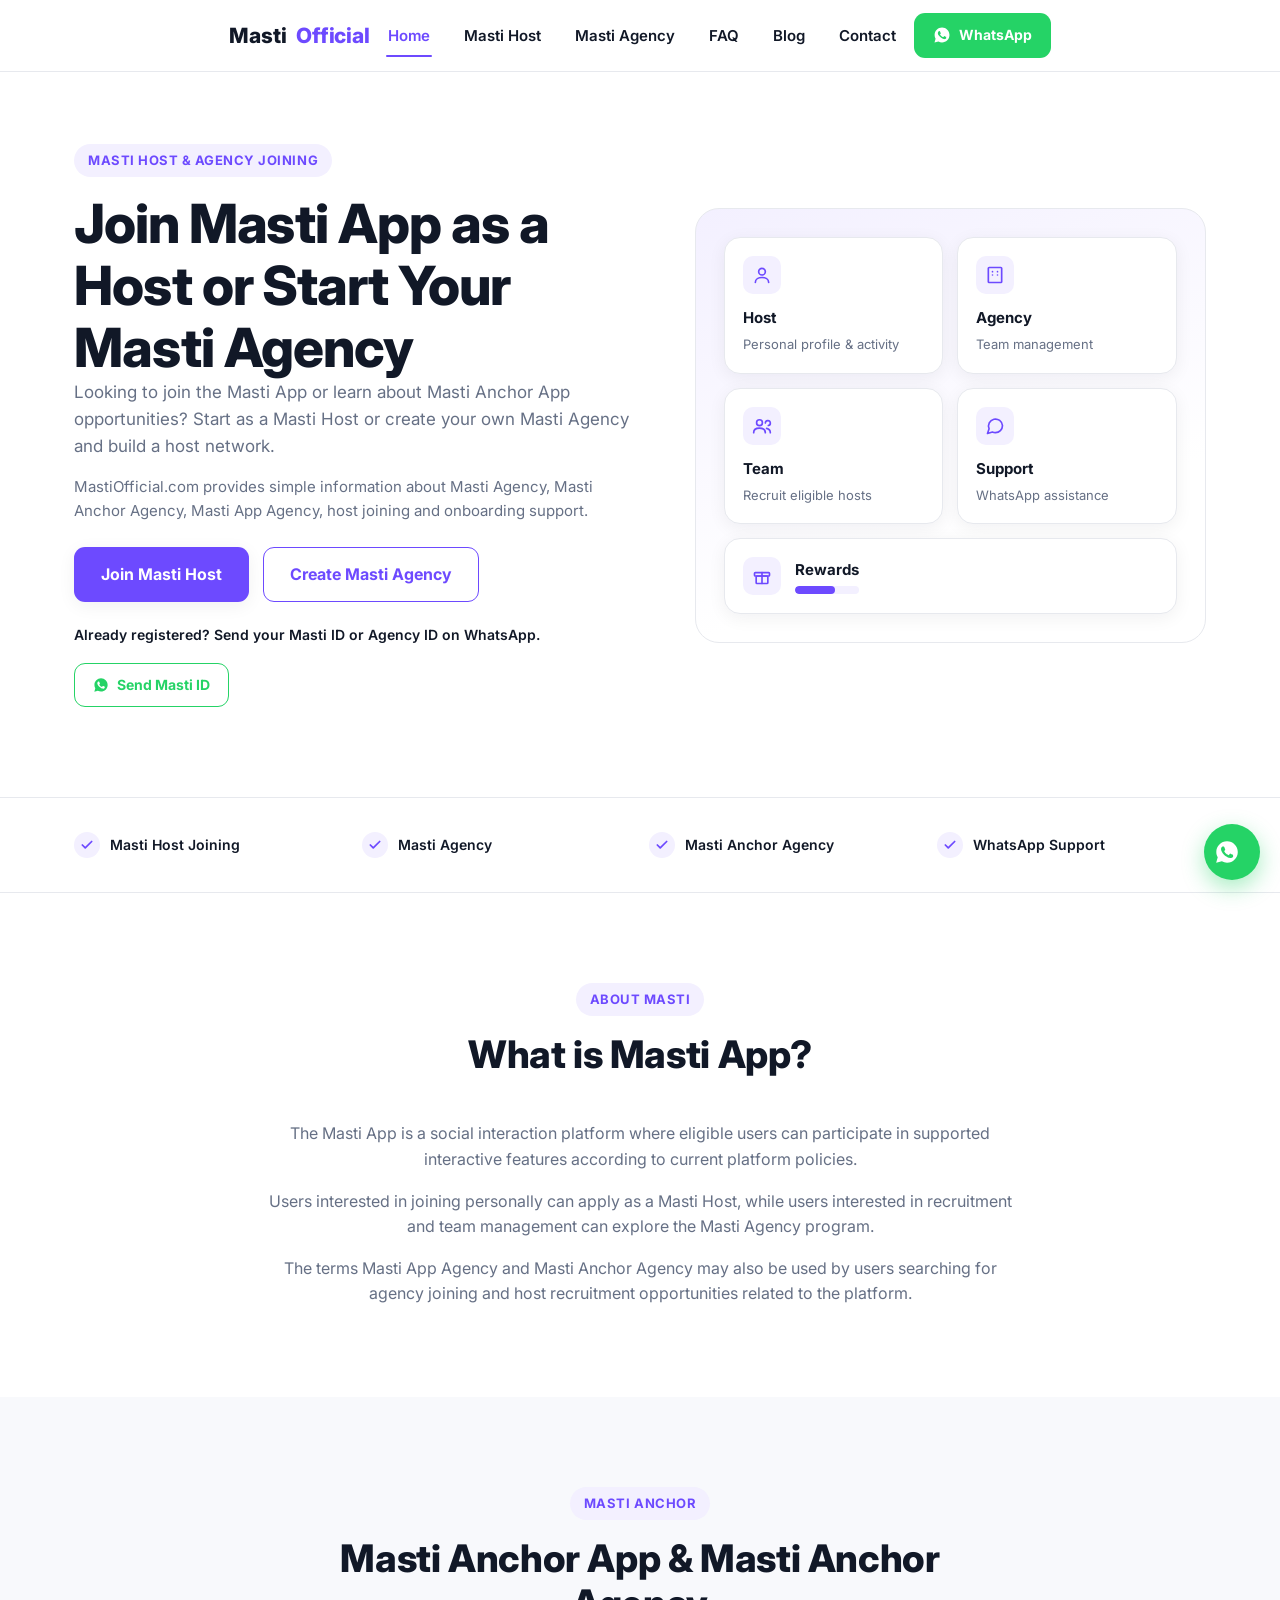
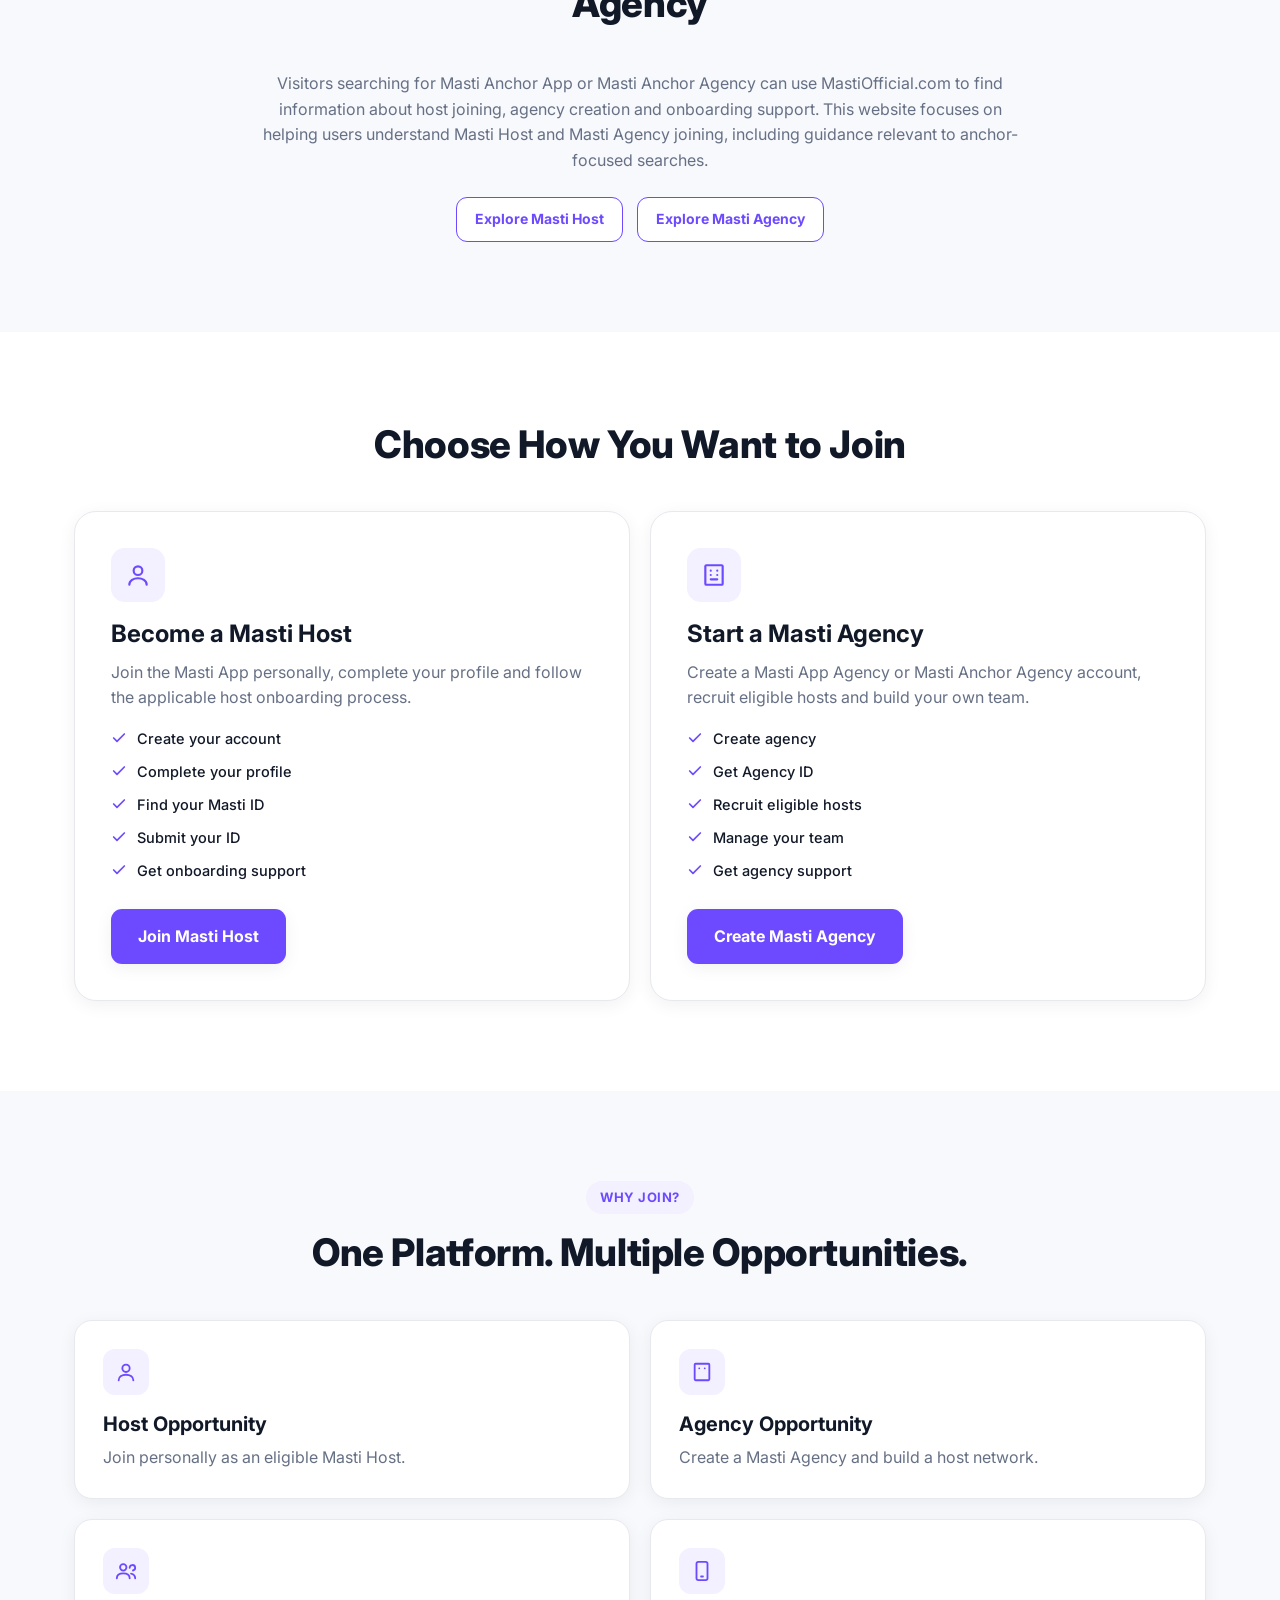
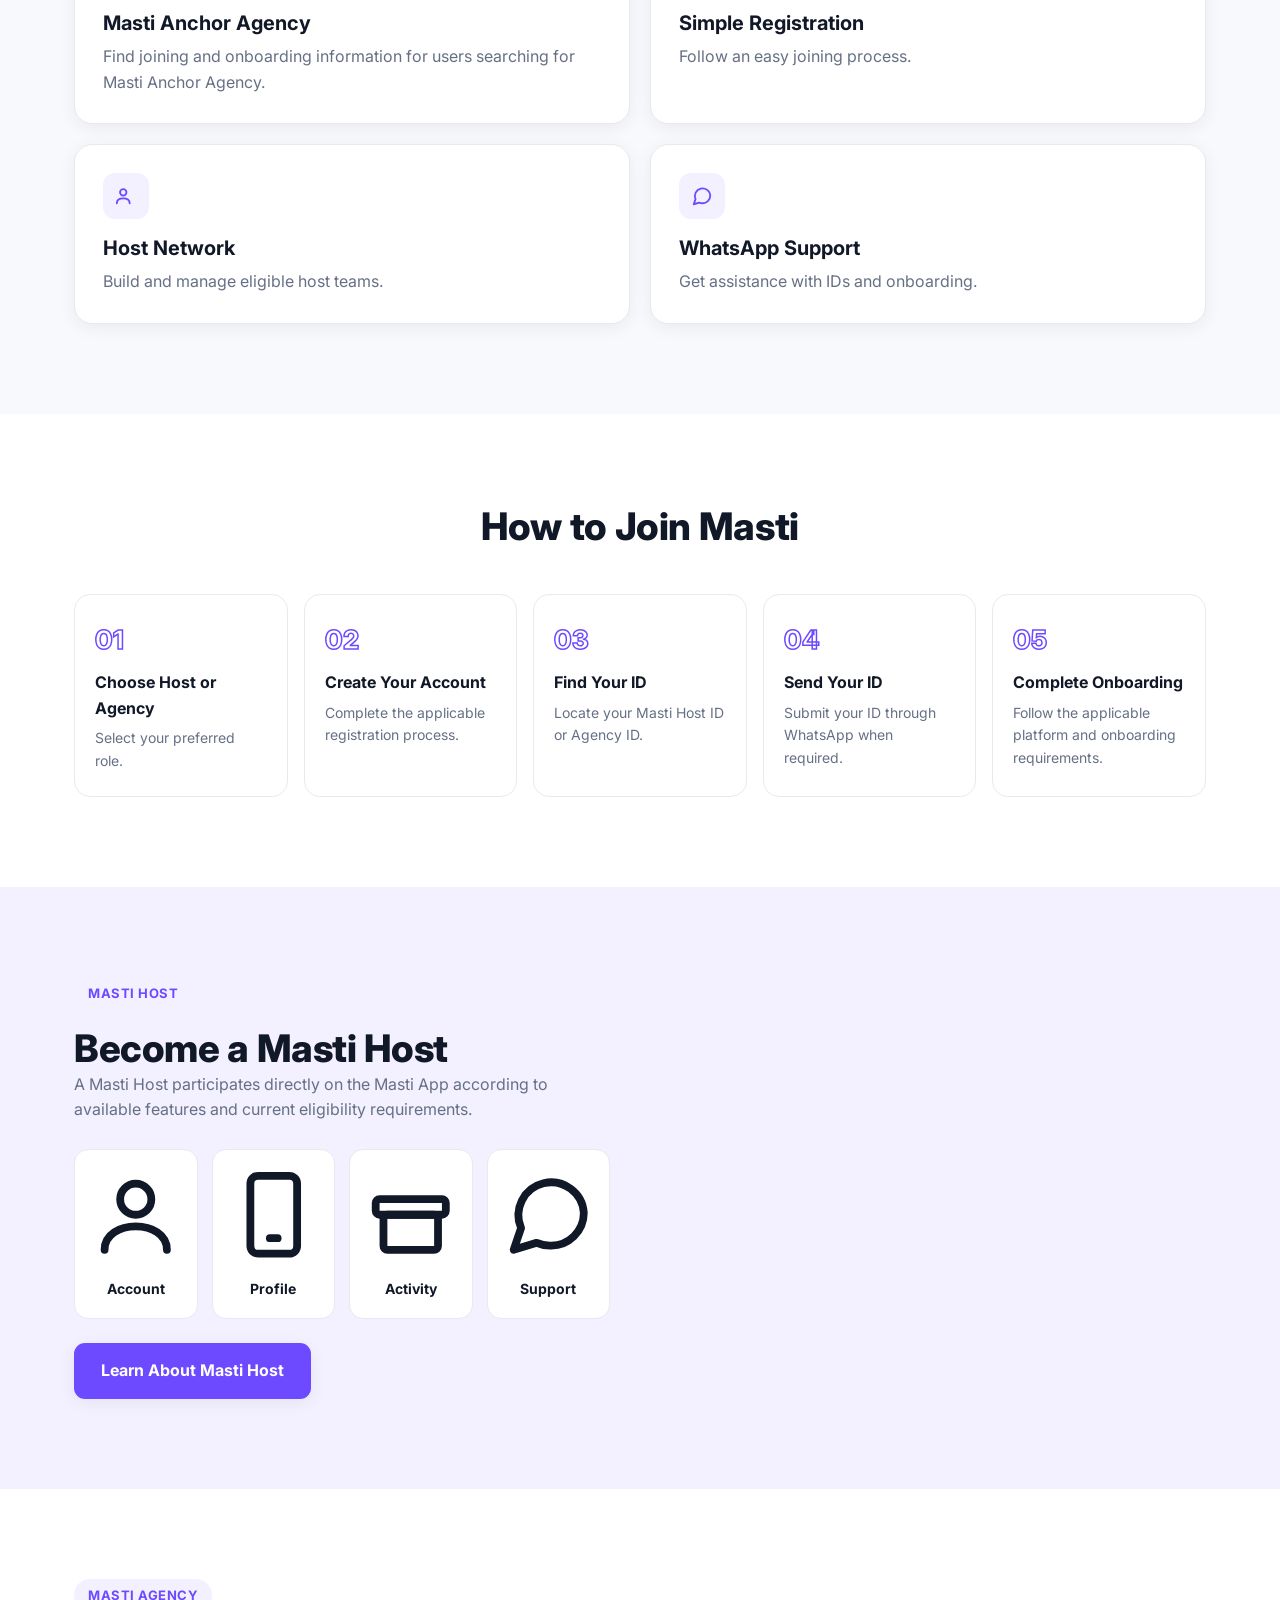
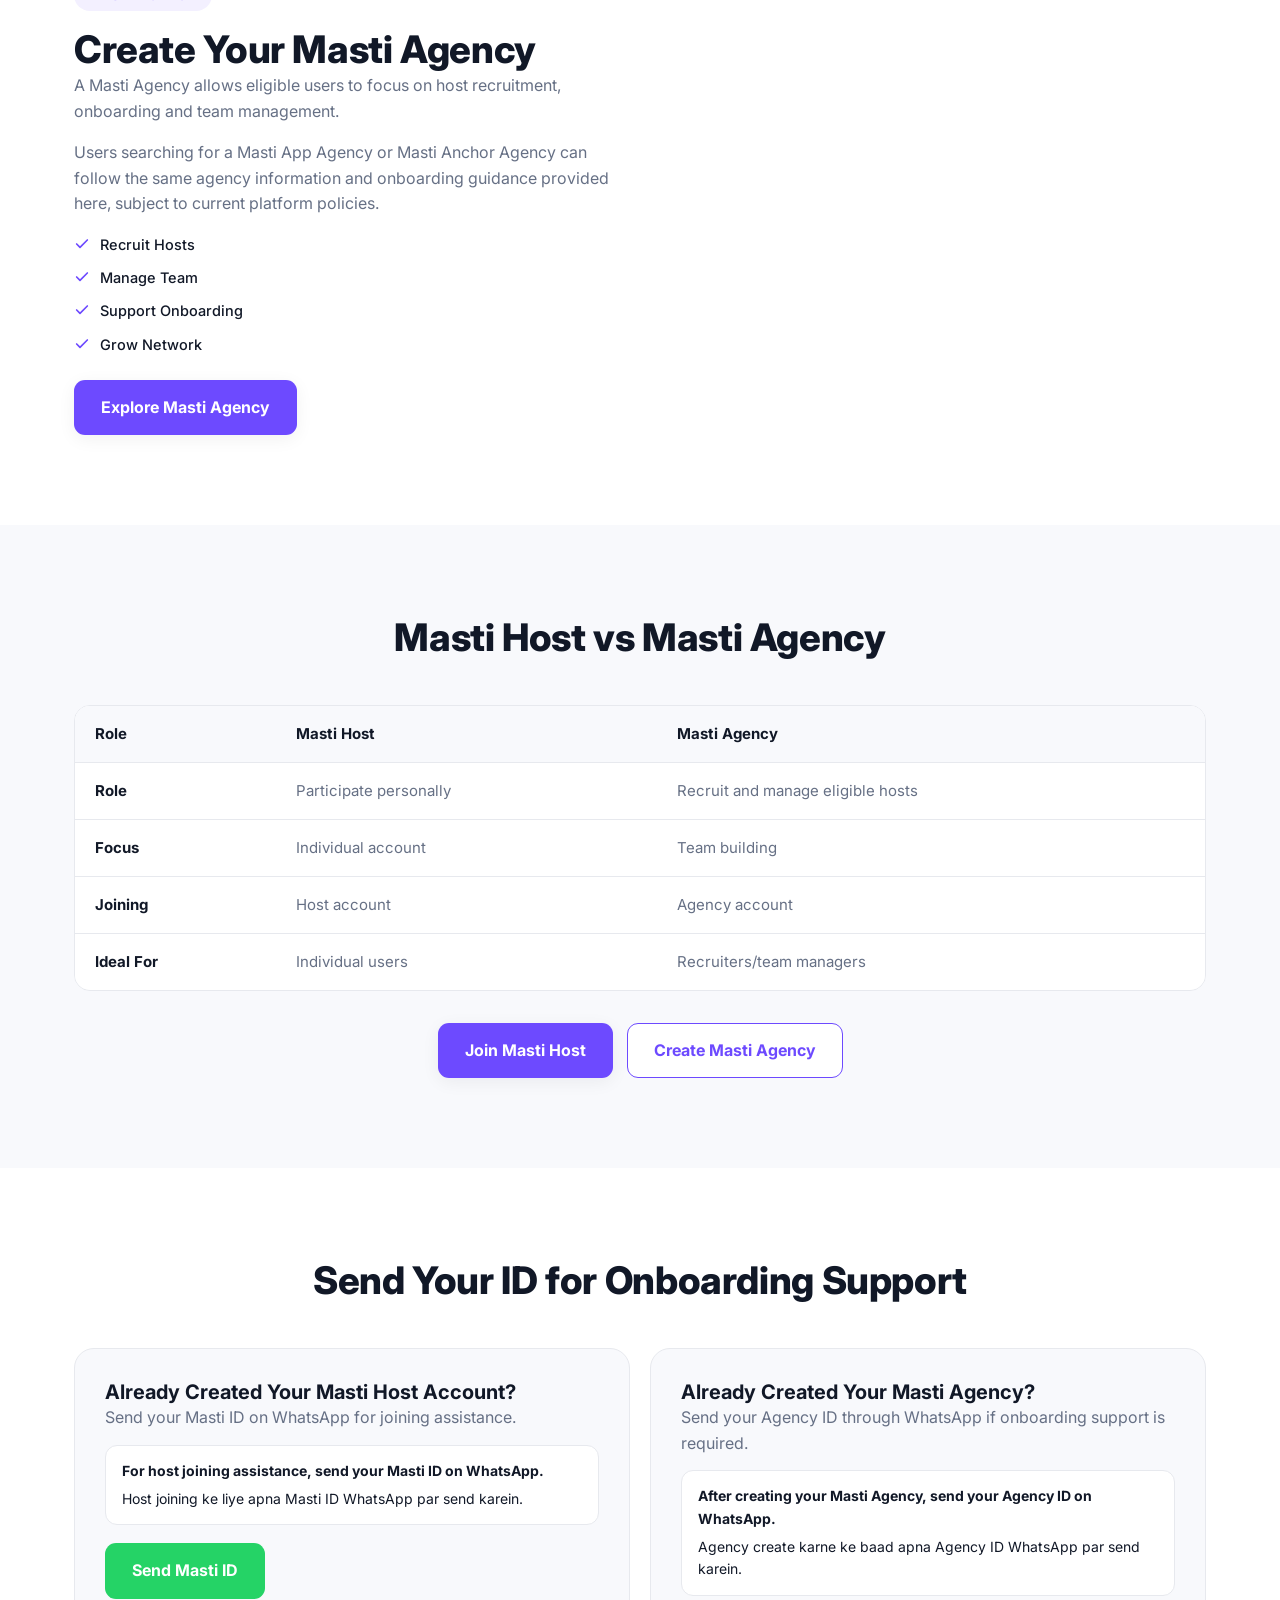
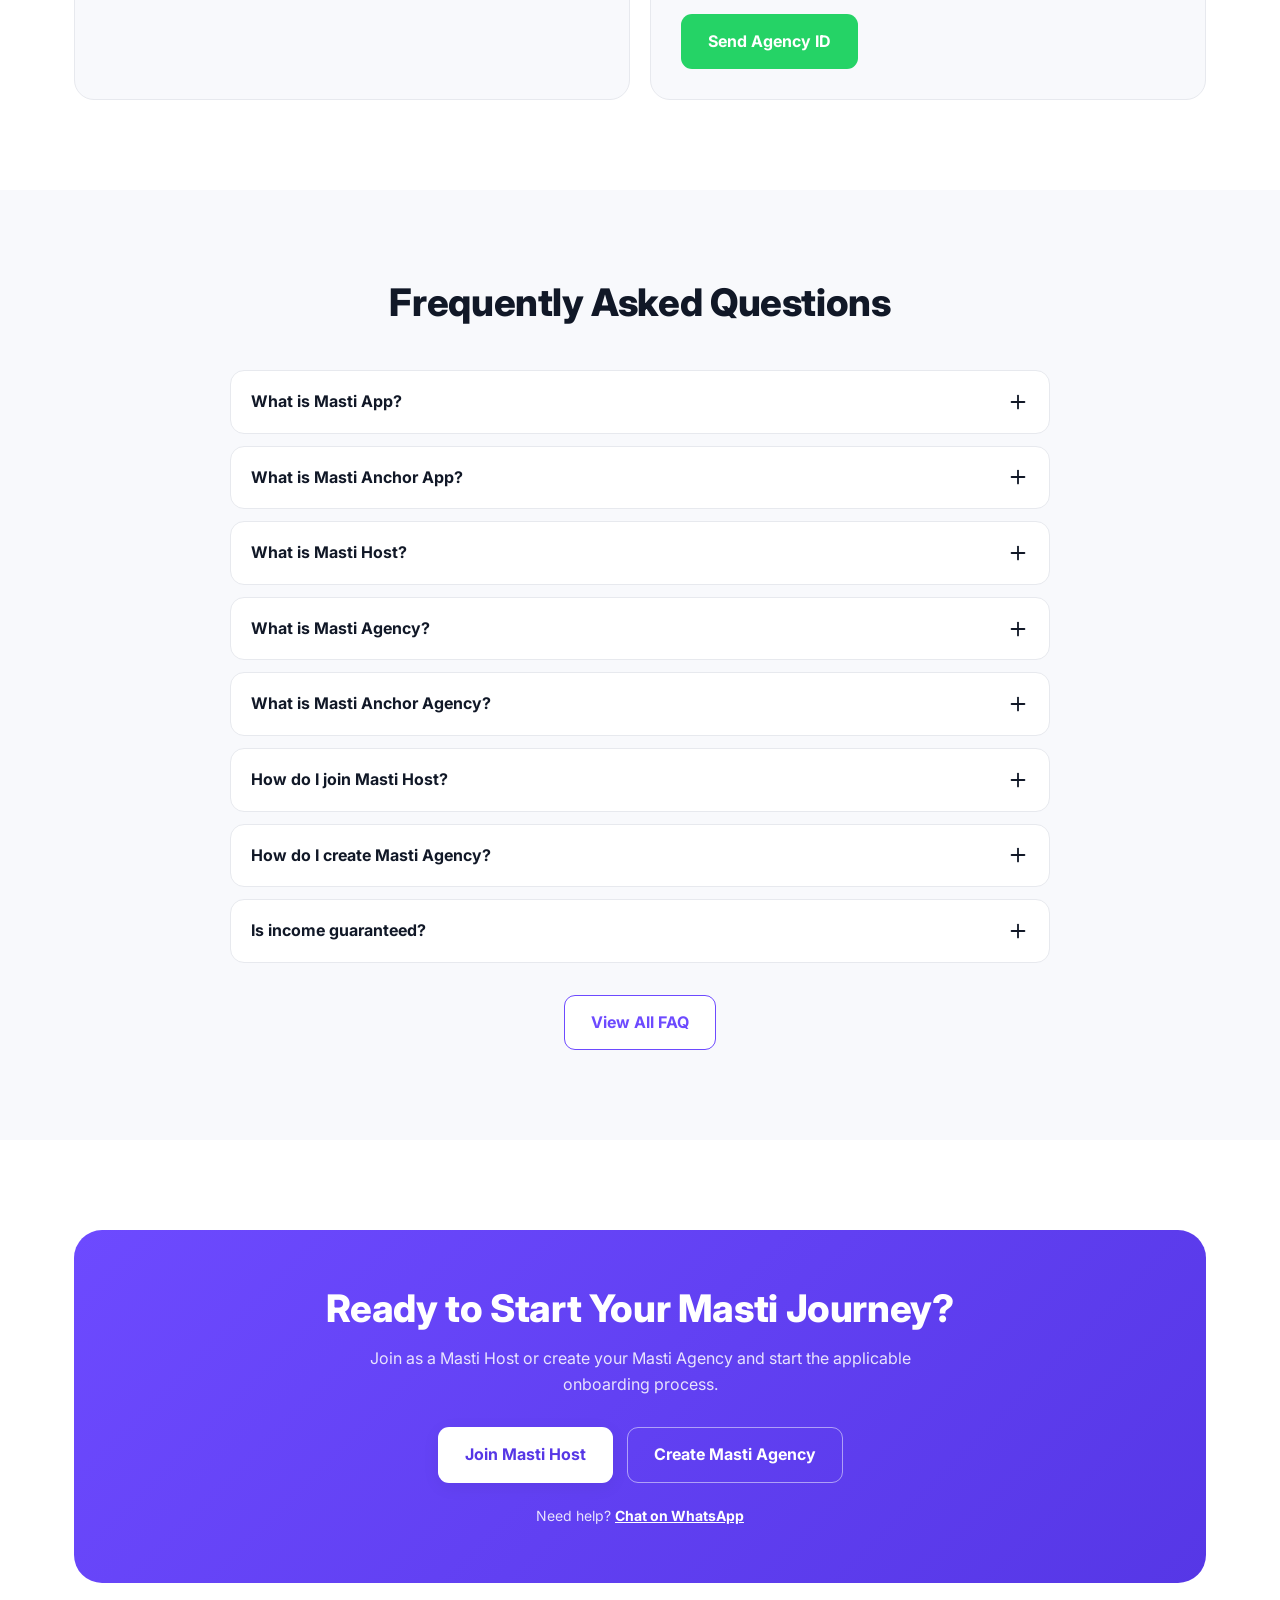
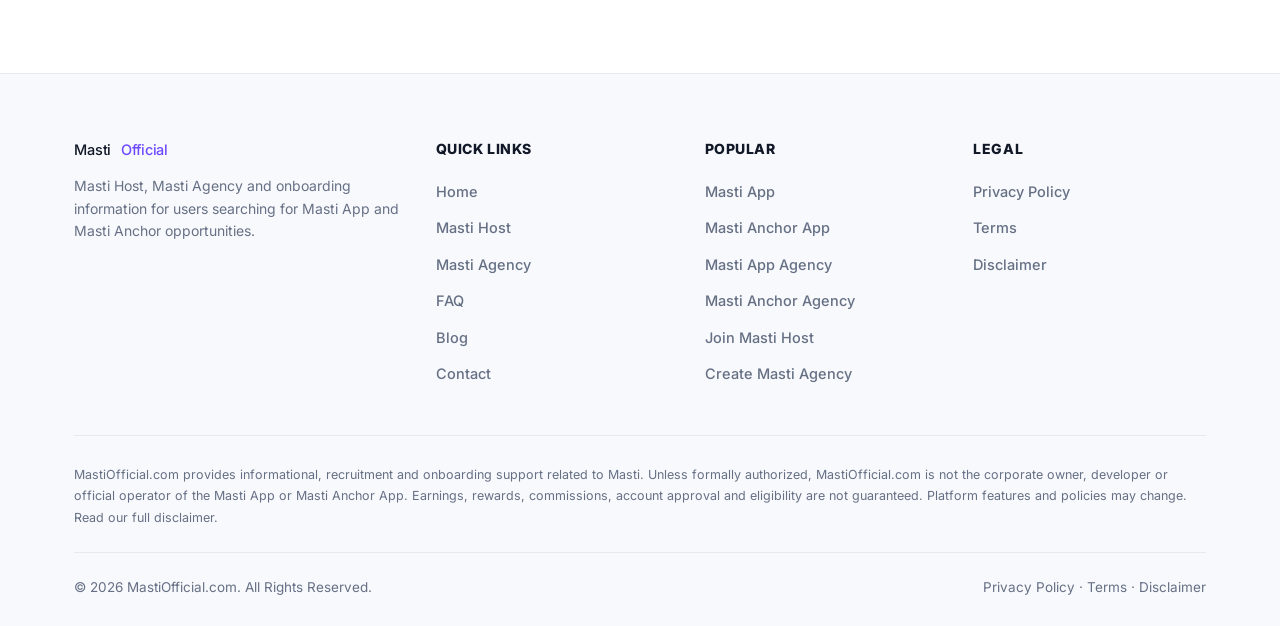
==== index.html @ 708a8b1a "Initial commit: MastiOfficial static site Complete HTML5/CSS3/vanilla JS website for MastiOfficial.c" ====
<!DOCTYPE html>
<html lang="en">
<head>
<meta charset="UTF-8">
<meta name="viewport" content="width=device-width, initial-scale=1.0">
<title>Masti Agency & Masti Anchor Agency | Join Masti App</title>
<meta name="description" content="Join Masti Agency or Masti Anchor Agency and become a Masti Host. Learn about Masti App, Masti Anchor App, host joining, agency registration and WhatsApp support.">
<link rel="canonical" href="https://mastiofficial.com/">
<meta name="robots" content="index, follow">

<meta property="og:title" content="Masti Agency & Masti Anchor Agency | Join Masti App">
<meta property="og:description" content="Join Masti Agency or Masti Anchor Agency and become a Masti Host. Learn about Masti App, Masti Anchor App, host joining, agency registration and WhatsApp support.">
<meta property="og:url" content="https://mastiofficial.com/">
<meta property="og:type" content="website">
<meta property="og:site_name" content="MastiOfficial">

<meta name="twitter:card" content="summary_large_image">
<meta name="twitter:title" content="Masti Agency & Masti Anchor Agency | Join Masti App">
<meta name="twitter:description" content="Join Masti Agency or Masti Anchor Agency and become a Masti Host. Learn about Masti App, Masti Anchor App, host joining and WhatsApp support.">

<link rel="preconnect" href="https://fonts.googleapis.com">
<link rel="preconnect" href="https://fonts.gstatic.com" crossorigin>
<link href="https://fonts.googleapis.com/css2?family=Inter:wght@400;500;600;700;800&display=swap" rel="stylesheet">
<link rel="stylesheet" href="/assets/css/style.css">

<script type="application/ld+json">
{
  "@context": "https://schema.org",
  "@type": "WebSite",
  "name": "MastiOfficial",
  "url": "https://mastiofficial.com/",
  "description": "Masti Host and Masti Agency joining information, Masti Anchor Agency onboarding guidance and WhatsApp support.",
  "potentialAction": {
    "@type": "SearchAction",
    "target": "https://mastiofficial.com/?s={search_term_string}",
    "query-input": "required name=search_term_string"
  }
}
</script>
</head>
<body>
<a href="#main" class="skip-link">Skip to content</a>

<!-- =====================
     Header
     ===================== -->
<header class="site-header">
  <div class="container header-inner">
    <a href="/" class="logo" aria-label="MastiOfficial Home">
      <span class="logo-dark">Masti</span><span class="logo-accent">Official</span>
    </a>
    <nav class="main-nav" aria-label="Primary">
      <ul>
        <li><a href="/">Home</a></li>
        <li><a href="/masti-host/">Masti Host</a></li>
        <li><a href="/masti-agency/">Masti Agency</a></li>
        <li><a href="/faq/">FAQ</a></li>
        <li><a href="/blog/">Blog</a></li>
        <li><a href="/contact/">Contact</a></li>
      </ul>
    </nav>
    <div class="header-right">
      <a href="#" data-action="whatsapp" class="btn btn-whatsapp">
        <svg viewBox="0 0 24 24" fill="currentColor" width="18" height="18" aria-hidden="true"><path d="M12.04 2C6.58 2 2.13 6.45 2.13 11.91c0 1.75.46 3.45 1.32 4.95L2 22l5.25-1.38a9.9 9.9 0 0 0 4.79 1.22h.01c5.46 0 9.91-4.45 9.91-9.91C21.96 6.45 17.5 2 12.04 2zm5.8 14.11c-.24.68-1.4 1.3-1.93 1.38-.5.08-1.12.11-1.8-.11-.41-.13-.94-.3-1.62-.6-2.85-1.23-4.71-4.1-4.85-4.29-.14-.19-1.16-1.54-1.16-2.94 0-1.4.73-2.08 1-2.37.26-.28.57-.35.76-.35s.38 0 .55.01c.18.01.41-.07.64.49.24.58.81 2 .88 2.15.07.15.12.32.02.51-.09.19-.14.31-.28.48-.14.17-.29.37-.42.5-.14.14-.28.29-.12.57.16.28.71 1.17 1.53 1.9 1.05.94 1.94 1.23 2.22 1.37.28.14.44.12.6-.07.16-.19.68-.79.86-1.06.18-.28.36-.23.6-.14.24.09 1.53.72 1.79.85.26.13.43.19.5.3.07.11.07.62-.17 1.3z"/></svg>
        WhatsApp
      </a>
      <button class="hamburger" aria-label="Open menu" aria-expanded="false" aria-controls="mobileMenu">
        <svg class="icon-menu" viewBox="0 0 24 24" fill="none" stroke="currentColor" stroke-width="2" stroke-linecap="round" aria-hidden="true"><line x1="3" y1="6" x2="21" y2="6"/><line x1="3" y1="12" x2="21" y2="12"/><line x1="3" y1="18" x2="21" y2="18"/></svg>
        <svg class="icon-close" viewBox="0 0 24 24" fill="none" stroke="currentColor" stroke-width="2" stroke-linecap="round" aria-hidden="true"><line x1="6" y1="6" x2="18" y2="18"/><line x1="18" y1="6" x2="6" y2="18"/></svg>
      </button>
    </div>
  </div>
</header>

<div class="mobile-menu" id="mobileMenu">
  <nav aria-label="Mobile">
    <ul>
      <li><a href="/">Home</a></li>
      <li><a href="/masti-host/">Masti Host</a></li>
      <li><a href="/masti-agency/">Masti Agency</a></li>
      <li><a href="/faq/">FAQ</a></li>
      <li><a href="/blog/">Blog</a></li>
      <li><a href="/contact/">Contact</a></li>
    </ul>
    <a href="#" data-action="whatsapp" class="btn btn-whatsapp btn-block">WhatsApp Support</a>
  </nav>
</div>

<main id="main">

<!-- =====================
     Hero
     ===================== -->
<section class="hero">
  <div class="container hero-grid">
    <div class="hero-copy">
      <span class="eyebrow">Masti Host & Agency Joining</span>
      <h1>Join Masti App as a Host or Start Your Masti Agency</h1>
      <p>Looking to join the Masti App or learn about Masti Anchor App opportunities? Start as a Masti Host or create your own Masti Agency and build a host network.</p>
      <p class="lead-secondary">MastiOfficial.com provides simple information about Masti Agency, Masti Anchor Agency, Masti App Agency, host joining and onboarding support.</p>
      <div class="btn-row mt-24">
        <a href="/masti-host/" class="btn btn-primary">Join Masti Host</a>
        <a href="/masti-agency/" class="btn btn-outline">Create Masti Agency</a>
      </div>
      <div class="hero-note">
        <span>Already registered? Send your Masti ID or Agency ID on WhatsApp.</span>
      </div>
      <div class="mt-16">
        <a href="#" data-action="whatsapp" class="btn btn-whatsapp-outline btn-sm">
          <svg viewBox="0 0 24 24" fill="currentColor" width="16" height="16" aria-hidden="true"><path d="M12.04 2C6.58 2 2.13 6.45 2.13 11.91c0 1.75.46 3.45 1.32 4.95L2 22l5.25-1.38a9.9 9.9 0 0 0 4.79 1.22h.01c5.46 0 9.91-4.45 9.91-9.91C21.96 6.45 17.5 2 12.04 2zm5.8 14.11c-.24.68-1.4 1.3-1.93 1.38-.5.08-1.12.11-1.8-.11-.41-.13-.94-.3-1.62-.6-2.85-1.23-4.71-4.1-4.85-4.29-.14-.19-1.16-1.54-1.16-2.94 0-1.4.73-2.08 1-2.37.26-.28.57-.35.76-.35s.38 0 .55.01c.18.01.41-.07.64.49.24.58.81 2 .88 2.15.07.15.12.32.02.51-.09.19-.14.31-.28.48-.14.17-.29.37-.42.5-.14.14-.28.29-.12.57.16.28.71 1.17 1.53 1.9 1.05.94 1.94 1.23 2.22 1.37.28.14.44.12.6-.07.16-.19.68-.79.86-1.06.18-.28.36-.23.6-.14.24.09 1.53.72 1.79.85.26.13.43.19.5.3.07.11.07.62-.17 1.3z"/></svg>
          Send Masti ID
        </a>
      </div>
    </div>
    <div class="hero-visual" role="img" aria-label="MastiOfficial host and agency dashboard preview">
      <div class="hero-visual-grid">
        <div class="mock-card">
          <div class="mock-icon"><svg viewBox="0 0 24 24" fill="none" stroke="currentColor" stroke-width="2" stroke-linecap="round" stroke-linejoin="round" aria-hidden="true"><circle cx="12" cy="8" r="4"/><path d="M4 21c0-4 4-6 8-6s8 2 8 6"/></svg></div>
          <h4>Host</h4>
          <p>Personal profile & activity</p>
        </div>
        <div class="mock-card">
          <div class="mock-icon"><svg viewBox="0 0 24 24" fill="none" stroke="currentColor" stroke-width="2" stroke-linecap="round" stroke-linejoin="round" aria-hidden="true"><rect x="4" y="3" width="16" height="18" rx="1"/><line x1="9" y1="8" x2="9" y2="8"/><line x1="15" y1="8" x2="15" y2="8"/><line x1="9" y1="12" x2="9" y2="12"/><line x1="15" y1="12" x2="15" y2="12"/></svg></div>
          <h4>Agency</h4>
          <p>Team management</p>
        </div>
        <div class="mock-card">
          <div class="mock-icon"><svg viewBox="0 0 24 24" fill="none" stroke="currentColor" stroke-width="2" stroke-linecap="round" stroke-linejoin="round" aria-hidden="true"><circle cx="9" cy="8" r="3.5"/><path d="M2 20c0-3.5 3-5.5 7-5.5s7 2 7 5.5"/><path d="M16 8.5a3 3 0 1 1 3.6 2.94"/><path d="M22 20c0-2.8-1.9-4.6-4.5-5.2"/></svg></div>
          <h4>Team</h4>
          <p>Recruit eligible hosts</p>
        </div>
        <div class="mock-card">
          <div class="mock-icon"><svg viewBox="0 0 24 24" fill="none" stroke="currentColor" stroke-width="2" stroke-linecap="round" stroke-linejoin="round" aria-hidden="true"><path d="M21 11.5a8.4 8.4 0 0 1-8.6 8.4 8.6 8.6 0 0 1-3.5-.7L3 21l1.9-5.6A8.4 8.4 0 1 1 21 11.5z"/></svg></div>
          <h4>Support</h4>
          <p>WhatsApp assistance</p>
        </div>
        <div class="mock-card mock-wide">
          <div class="mock-icon"><svg viewBox="0 0 24 24" fill="none" stroke="currentColor" stroke-width="2" stroke-linecap="round" stroke-linejoin="round" aria-hidden="true"><rect x="3" y="8" width="18" height="4" rx="1"/><rect x="5" y="12" width="14" height="9" rx="1"/><line x1="12" y1="8" x2="12" y2="21"/></svg></div>
          <div>
            <h4>Rewards</h4>
            <div class="mock-bar"><span></span></div>
          </div>
        </div>
      </div>
    </div>
  </div>
</section>

<!-- =====================
     Trust row
     ===================== -->
<section class="trust-row">
  <div class="container trust-grid">
    <div class="trust-item">
      <span class="check"><svg viewBox="0 0 24 24" fill="none" stroke="currentColor" stroke-width="3" stroke-linecap="round" stroke-linejoin="round" aria-hidden="true"><polyline points="20 6 9 17 4 12"/></svg></span>
      Masti Host Joining
    </div>
    <div class="trust-item">
      <span class="check"><svg viewBox="0 0 24 24" fill="none" stroke="currentColor" stroke-width="3" stroke-linecap="round" stroke-linejoin="round" aria-hidden="true"><polyline points="20 6 9 17 4 12"/></svg></span>
      Masti Agency
    </div>
    <div class="trust-item">
      <span class="check"><svg viewBox="0 0 24 24" fill="none" stroke="currentColor" stroke-width="3" stroke-linecap="round" stroke-linejoin="round" aria-hidden="true"><polyline points="20 6 9 17 4 12"/></svg></span>
      Masti Anchor Agency
    </div>
    <div class="trust-item">
      <span class="check"><svg viewBox="0 0 24 24" fill="none" stroke="currentColor" stroke-width="3" stroke-linecap="round" stroke-linejoin="round" aria-hidden="true"><polyline points="20 6 9 17 4 12"/></svg></span>
      WhatsApp Support
    </div>
  </div>
</section>

<!-- =====================
     About Masti App
     ===================== -->
<section id="about-masti" class="fade-in-up">
  <div class="container">
    <div class="section-head center">
      <span class="eyebrow">About Masti</span>
      <h2>What is Masti App?</h2>
    </div>
    <div style="max-width:760px;margin:0 auto;text-align:center;">
      <p>The Masti App is a social interaction platform where eligible users can participate in supported interactive features according to current platform policies.</p>
      <p class="mt-16">Users interested in joining personally can apply as a <a href="/masti-host/">Masti Host</a>, while users interested in recruitment and team management can explore the <a href="/masti-agency/">Masti Agency</a> program.</p>
      <p class="mt-16">The terms Masti App Agency and Masti Anchor Agency may also be used by users searching for agency joining and host recruitment opportunities related to the platform.</p>
    </div>
  </div>
</section>

<!-- =====================
     Masti Anchor App SEO Section
     ===================== -->
<section id="masti-anchor" class="section-soft fade-in-up">
  <div class="container">
    <div class="section-head center">
      <span class="eyebrow">Masti Anchor</span>
      <h2>Masti Anchor App & Masti Anchor Agency</h2>
    </div>
    <div style="max-width:760px;margin:0 auto;text-align:center;">
      <p>Visitors searching for Masti Anchor App or Masti Anchor Agency can use MastiOfficial.com to find information about host joining, agency creation and onboarding support. This website focuses on helping users understand Masti Host and Masti Agency joining, including guidance relevant to anchor-focused searches.</p>
      <div class="btn-row" style="justify-content:center;margin-top:24px;">
        <a href="/masti-host/" class="btn btn-outline btn-sm">Explore Masti Host</a>
        <a href="/masti-agency/" class="btn btn-outline btn-sm">Explore Masti Agency</a>
      </div>
    </div>
  </div>
</section>

<!-- =====================
     Choose Your Role
     ===================== -->
<section class="fade-in-up">
  <div class="container">
    <div class="section-head center">
      <h2>Choose How You Want to Join</h2>
    </div>
    <div class="cards-grid cols-2">
      <div class="role-card">
        <div class="card-icon"><svg viewBox="0 0 24 24" fill="none" stroke="currentColor" stroke-width="2" stroke-linecap="round" stroke-linejoin="round" aria-hidden="true"><circle cx="12" cy="8" r="4"/><path d="M4 21c0-4 4-6 8-6s8 2 8 6"/></svg></div>
        <h3>Become a Masti Host</h3>
        <p>Join the Masti App personally, complete your profile and follow the applicable host onboarding process.</p>
        <ul class="card-list">
          <li><svg viewBox="0 0 24 24" fill="none" stroke="currentColor" stroke-width="2.5" stroke-linecap="round" stroke-linejoin="round" aria-hidden="true"><polyline points="20 6 9 17 4 12"/></svg>Create your account</li>
          <li><svg viewBox="0 0 24 24" fill="none" stroke="currentColor" stroke-width="2.5" stroke-linecap="round" stroke-linejoin="round" aria-hidden="true"><polyline points="20 6 9 17 4 12"/></svg>Complete your profile</li>
          <li><svg viewBox="0 0 24 24" fill="none" stroke="currentColor" stroke-width="2.5" stroke-linecap="round" stroke-linejoin="round" aria-hidden="true"><polyline points="20 6 9 17 4 12"/></svg>Find your Masti ID</li>
          <li><svg viewBox="0 0 24 24" fill="none" stroke="currentColor" stroke-width="2.5" stroke-linecap="round" stroke-linejoin="round" aria-hidden="true"><polyline points="20 6 9 17 4 12"/></svg>Submit your ID</li>
          <li><svg viewBox="0 0 24 24" fill="none" stroke="currentColor" stroke-width="2.5" stroke-linecap="round" stroke-linejoin="round" aria-hidden="true"><polyline points="20 6 9 17 4 12"/></svg>Get onboarding support</li>
        </ul>
        <a href="/masti-host/" class="btn btn-primary">Join Masti Host</a>
      </div>
      <div class="role-card">
        <div class="card-icon"><svg viewBox="0 0 24 24" fill="none" stroke="currentColor" stroke-width="2" stroke-linecap="round" stroke-linejoin="round" aria-hidden="true"><rect x="4" y="3" width="16" height="18" rx="1"/><line x1="9" y1="8" x2="9" y2="8"/><line x1="15" y1="8" x2="15" y2="8"/><line x1="9" y1="12" x2="9" y2="12"/><line x1="15" y1="12" x2="15" y2="12"/><line x1="9" y1="16" x2="15" y2="16"/></svg></div>
        <h3>Start a Masti Agency</h3>
        <p>Create a Masti App Agency or Masti Anchor Agency account, recruit eligible hosts and build your own team.</p>
        <ul class="card-list">
          <li><svg viewBox="0 0 24 24" fill="none" stroke="currentColor" stroke-width="2.5" stroke-linecap="round" stroke-linejoin="round" aria-hidden="true"><polyline points="20 6 9 17 4 12"/></svg>Create agency</li>
          <li><svg viewBox="0 0 24 24" fill="none" stroke="currentColor" stroke-width="2.5" stroke-linecap="round" stroke-linejoin="round" aria-hidden="true"><polyline points="20 6 9 17 4 12"/></svg>Get Agency ID</li>
          <li><svg viewBox="0 0 24 24" fill="none" stroke="currentColor" stroke-width="2.5" stroke-linecap="round" stroke-linejoin="round" aria-hidden="true"><polyline points="20 6 9 17 4 12"/></svg>Recruit eligible hosts</li>
          <li><svg viewBox="0 0 24 24" fill="none" stroke="currentColor" stroke-width="2.5" stroke-linecap="round" stroke-linejoin="round" aria-hidden="true"><polyline points="20 6 9 17 4 12"/></svg>Manage your team</li>
          <li><svg viewBox="0 0 24 24" fill="none" stroke="currentColor" stroke-width="2.5" stroke-linecap="round" stroke-linejoin="round" aria-hidden="true"><polyline points="20 6 9 17 4 12"/></svg>Get agency support</li>
        </ul>
        <a href="/masti-agency/" class="btn btn-primary">Create Masti Agency</a>
      </div>
    </div>
  </div>
</section>

<!-- =====================
     Why Join
     ===================== -->
<section class="section-soft fade-in-up">
  <div class="container">
    <div class="section-head center">
      <span class="eyebrow">Why Join?</span>
      <h2>One Platform. Multiple Opportunities.</h2>
    </div>
    <div class="cards-grid cols-6">
      <div class="card">
        <div class="card-icon"><svg viewBox="0 0 24 24" fill="none" stroke="currentColor" stroke-width="2" stroke-linecap="round" stroke-linejoin="round" aria-hidden="true"><circle cx="12" cy="8" r="4"/><path d="M4 21c0-4 4-6 8-6s8 2 8 6"/></svg></div>
        <h3>Host Opportunity</h3>
        <p>Join personally as an eligible Masti Host.</p>
      </div>
      <div class="card">
        <div class="card-icon"><svg viewBox="0 0 24 24" fill="none" stroke="currentColor" stroke-width="2" stroke-linecap="round" stroke-linejoin="round" aria-hidden="true"><rect x="4" y="3" width="16" height="18" rx="1"/><line x1="9" y1="8" x2="9" y2="8"/><line x1="15" y1="8" x2="15" y2="8"/></svg></div>
        <h3>Agency Opportunity</h3>
        <p>Create a Masti Agency and build a host network.</p>
      </div>
      <div class="card">
        <div class="card-icon"><svg viewBox="0 0 24 24" fill="none" stroke="currentColor" stroke-width="2" stroke-linecap="round" stroke-linejoin="round" aria-hidden="true"><circle cx="9" cy="8" r="3.5"/><path d="M2 20c0-3.5 3-5.5 7-5.5s7 2 7 5.5"/><path d="M16 8.5a3 3 0 1 1 3.6 2.94"/><path d="M22 20c0-2.8-1.9-4.6-4.5-5.2"/></svg></div>
        <h3>Masti Anchor Agency</h3>
        <p>Find joining and onboarding information for users searching for Masti Anchor Agency.</p>
      </div>
      <div class="card">
        <div class="card-icon"><svg viewBox="0 0 24 24" fill="none" stroke="currentColor" stroke-width="2" stroke-linecap="round" stroke-linejoin="round" aria-hidden="true"><rect x="6" y="2" width="12" height="20" rx="2"/><line x1="11" y1="18" x2="13" y2="18"/></svg></div>
        <h3>Simple Registration</h3>
        <p>Follow an easy joining process.</p>
      </div>
      <div class="card">
        <div class="card-icon"><svg viewBox="0 0 24 24" fill="none" stroke="currentColor" stroke-width="2" stroke-linecap="round" stroke-linejoin="round" aria-hidden="true"><circle cx="9" cy="8" r="3.5"/><path d="M2 20c0-3.5 3-5.5 7-5.5s7 2 7 5.5"/></svg></div>
        <h3>Host Network</h3>
        <p>Build and manage eligible host teams.</p>
      </div>
      <div class="card">
        <div class="card-icon"><svg viewBox="0 0 24 24" fill="none" stroke="currentColor" stroke-width="2" stroke-linecap="round" stroke-linejoin="round" aria-hidden="true"><path d="M21 11.5a8.4 8.4 0 0 1-8.6 8.4 8.6 8.6 0 0 1-3.5-.7L3 21l1.9-5.6A8.4 8.4 0 1 1 21 11.5z"/></svg></div>
        <h3>WhatsApp Support</h3>
        <p>Get assistance with IDs and onboarding.</p>
      </div>
    </div>
  </div>
</section>

<!-- =====================
     How It Works
     ===================== -->
<section class="fade-in-up">
  <div class="container">
    <div class="section-head center">
      <h2>How to Join Masti</h2>
    </div>
    <div class="steps-grid">
      <div class="step-card">
        <span class="step-number">01</span>
        <h4>Choose Host or Agency</h4>
        <p>Select your preferred role.</p>
      </div>
      <div class="step-card">
        <span class="step-number">02</span>
        <h4>Create Your Account</h4>
        <p>Complete the applicable registration process.</p>
      </div>
      <div class="step-card">
        <span class="step-number">03</span>
        <h4>Find Your ID</h4>
        <p>Locate your Masti Host ID or Agency ID.</p>
      </div>
      <div class="step-card">
        <span class="step-number">04</span>
        <h4>Send Your ID</h4>
        <p>Submit your ID through WhatsApp when required.</p>
      </div>
      <div class="step-card">
        <span class="step-number">05</span>
        <h4>Complete Onboarding</h4>
        <p>Follow the applicable platform and onboarding requirements.</p>
      </div>
    </div>
  </div>
</section>

<!-- =====================
     Masti Host Preview
     ===================== -->
<section class="section-purple-soft fade-in-up">
  <div class="container content-grid">
    <div>
      <span class="eyebrow">Masti Host</span>
      <h2>Become a Masti Host</h2>
      <p>A Masti Host participates directly on the Masti App according to available features and current eligibility requirements.</p>
      <div class="mini-cards">
        <div class="mini-card">
          <div class="mock-icon"><svg viewBox="0 0 24 24" fill="none" stroke="currentColor" stroke-width="2" stroke-linecap="round" stroke-linejoin="round" aria-hidden="true"><circle cx="12" cy="8" r="4"/><path d="M4 21c0-4 4-6 8-6s8 2 8 6"/></svg></div>
          Account
        </div>
        <div class="mini-card">
          <div class="mock-icon"><svg viewBox="0 0 24 24" fill="none" stroke="currentColor" stroke-width="2" stroke-linecap="round" stroke-linejoin="round" aria-hidden="true"><rect x="6" y="2" width="12" height="20" rx="2"/><line x1="11" y1="18" x2="13" y2="18"/></svg></div>
          Profile
        </div>
        <div class="mini-card">
          <div class="mock-icon"><svg viewBox="0 0 24 24" fill="none" stroke="currentColor" stroke-width="2" stroke-linecap="round" stroke-linejoin="round" aria-hidden="true"><rect x="3" y="8" width="18" height="4" rx="1"/><rect x="5" y="12" width="14" height="9" rx="1"/></svg></div>
          Activity
        </div>
        <div class="mini-card">
          <div class="mock-icon"><svg viewBox="0 0 24 24" fill="none" stroke="currentColor" stroke-width="2" stroke-linecap="round" stroke-linejoin="round" aria-hidden="true"><path d="M21 11.5a8.4 8.4 0 0 1-8.6 8.4 8.6 8.6 0 0 1-3.5-.7L3 21l1.9-5.6A8.4 8.4 0 1 1 21 11.5z"/></svg></div>
          Support
        </div>
      </div>
      <a href="/masti-host/" class="btn btn-primary mt-24">Learn About Masti Host</a>
    </div>
  </div>
</section>

<!-- =====================
     Masti Agency Preview
     ===================== -->
<section class="fade-in-up">
  <div class="container content-grid">
    <div>
      <span class="eyebrow">Masti Agency</span>
      <h2>Create Your Masti Agency</h2>
      <p>A Masti Agency allows eligible users to focus on host recruitment, onboarding and team management.</p>
      <p class="mt-16">Users searching for a Masti App Agency or Masti Anchor Agency can follow the same agency information and onboarding guidance provided here, subject to current platform policies.</p>
      <ul class="card-list">
        <li><svg viewBox="0 0 24 24" fill="none" stroke="currentColor" stroke-width="2.5" stroke-linecap="round" stroke-linejoin="round" aria-hidden="true"><polyline points="20 6 9 17 4 12"/></svg>Recruit Hosts</li>
        <li><svg viewBox="0 0 24 24" fill="none" stroke="currentColor" stroke-width="2.5" stroke-linecap="round" stroke-linejoin="round" aria-hidden="true"><polyline points="20 6 9 17 4 12"/></svg>Manage Team</li>
        <li><svg viewBox="0 0 24 24" fill="none" stroke="currentColor" stroke-width="2.5" stroke-linecap="round" stroke-linejoin="round" aria-hidden="true"><polyline points="20 6 9 17 4 12"/></svg>Support Onboarding</li>
        <li><svg viewBox="0 0 24 24" fill="none" stroke="currentColor" stroke-width="2.5" stroke-linecap="round" stroke-linejoin="round" aria-hidden="true"><polyline points="20 6 9 17 4 12"/></svg>Grow Network</li>
      </ul>
      <a href="/masti-agency/" class="btn btn-primary mt-24">Explore Masti Agency</a>
    </div>
  </div>
</section>

<!-- =====================
     Host vs Agency
     ===================== -->
<section id="host-vs-agency" class="section-soft fade-in-up">
  <div class="container">
    <div class="section-head center">
      <h2>Masti Host vs Masti Agency</h2>
    </div>
    <div class="compare-table-wrap">
      <table class="compare-table">
        <thead>
          <tr><th>Role</th><th>Masti Host</th><th>Masti Agency</th></tr>
        </thead>
        <tbody>
          <tr><td>Role</td><td>Participate personally</td><td>Recruit and manage eligible hosts</td></tr>
          <tr><td>Focus</td><td>Individual account</td><td>Team building</td></tr>
          <tr><td>Joining</td><td>Host account</td><td>Agency account</td></tr>
          <tr><td>Ideal For</td><td>Individual users</td><td>Recruiters/team managers</td></tr>
        </tbody>
      </table>
    </div>
    <div class="btn-row mt-32" style="justify-content:center;">
      <a href="/masti-host/" class="btn btn-primary">Join Masti Host</a>
      <a href="/masti-agency/" class="btn btn-outline">Create Masti Agency</a>
    </div>
  </div>
</section>

<!-- =====================
     ID Support
     ===================== -->
<section class="fade-in-up">
  <div class="container">
    <div class="section-head center">
      <h2>Send Your ID for Onboarding Support</h2>
    </div>
    <div class="id-support-grid">
      <div class="id-card">
        <h3>Already Created Your Masti Host Account?</h3>
        <p>Send your Masti ID on WhatsApp for joining assistance.</p>
        <div class="bilingual">
          <strong>For host joining assistance, send your Masti ID on WhatsApp.</strong>
          Host joining ke liye apna Masti ID WhatsApp par send karein.
        </div>
        <a href="#" data-action="whatsapp-host" class="btn btn-whatsapp">Send Masti ID</a>
      </div>
      <div class="id-card">
        <h3>Already Created Your Masti Agency?</h3>
        <p>Send your Agency ID through WhatsApp if onboarding support is required.</p>
        <div class="bilingual">
          <strong>After creating your Masti Agency, send your Agency ID on WhatsApp.</strong>
          Agency create karne ke baad apna Agency ID WhatsApp par send karein.
        </div>
        <a href="#" data-action="whatsapp-agency" class="btn btn-whatsapp">Send Agency ID</a>
      </div>
    </div>
  </div>
</section>

<!-- =====================
     Home FAQ
     ===================== -->
<section class="section-soft fade-in-up">
  <div class="container">
    <div class="section-head center">
      <h2>Frequently Asked Questions</h2>
    </div>
    <div class="faq-list" style="max-width:820px;margin:0 auto;">
      <div class="faq-item">
        <button class="faq-question" aria-expanded="false" aria-controls="faq-a1">What is Masti App?<span class="faq-icon"><svg viewBox="0 0 24 24" fill="none" stroke="currentColor" stroke-width="2" stroke-linecap="round" aria-hidden="true"><line x1="12" y1="5" x2="12" y2="19"/><line x1="5" y1="12" x2="19" y2="12"/></svg></span></button>
        <div class="faq-answer" id="faq-a1"><div class="faq-answer-inner"><p>The Masti App is a social interaction platform offering interactive features to eligible users according to current platform policies.</p></div></div>
      </div>
      <div class="faq-item">
        <button class="faq-question" aria-expanded="false" aria-controls="faq-a2">What is Masti Anchor App?<span class="faq-icon"><svg viewBox="0 0 24 24" fill="none" stroke="currentColor" stroke-width="2" stroke-linecap="round" aria-hidden="true"><line x1="12" y1="5" x2="12" y2="19"/><line x1="5" y1="12" x2="19" y2="12"/></svg></span></button>
        <div class="faq-answer" id="faq-a2"><div class="faq-answer-inner"><p>Masti Anchor App refers to the search term used by visitors looking for host and agency joining information related to the Masti platform. This site provides guidance through the Masti Host and Masti Agency pages.</p></div></div>
      </div>
      <div class="faq-item">
        <button class="faq-question" aria-expanded="false" aria-controls="faq-a3">What is Masti Host?<span class="faq-icon"><svg viewBox="0 0 24 24" fill="none" stroke="currentColor" stroke-width="2" stroke-linecap="round" aria-hidden="true"><line x1="12" y1="5" x2="12" y2="19"/><line x1="5" y1="12" x2="19" y2="12"/></svg></span></button>
        <div class="faq-answer" id="faq-a3"><div class="faq-answer-inner"><p>A Masti Host is an individual user who joins the Masti App personally and participates in supported interactive features.</p></div></div>
      </div>
      <div class="faq-item">
        <button class="faq-question" aria-expanded="false" aria-controls="faq-a4">What is Masti Agency?<span class="faq-icon"><svg viewBox="0 0 24 24" fill="none" stroke="currentColor" stroke-width="2" stroke-linecap="round" aria-hidden="true"><line x1="12" y1="5" x2="12" y2="19"/><line x1="5" y1="12" x2="19" y2="12"/></svg></span></button>
        <div class="faq-answer" id="faq-a4"><div class="faq-answer-inner"><p>A Masti Agency is created by users who want to recruit eligible hosts and manage a host network on the platform.</p></div></div>
      </div>
      <div class="faq-item">
        <button class="faq-question" aria-expanded="false" aria-controls="faq-a5">What is Masti Anchor Agency?<span class="faq-icon"><svg viewBox="0 0 24 24" fill="none" stroke="currentColor" stroke-width="2" stroke-linecap="round" aria-hidden="true"><line x1="12" y1="5" x2="12" y2="19"/><line x1="5" y1="12" x2="19" y2="12"/></svg></span></button>
        <div class="faq-answer" id="faq-a5"><div class="faq-answer-inner"><p>Masti Anchor Agency is a term used by visitors searching for agency joining and host recruitment guidance. It is addressed on our Masti Agency page.</p></div></div>
      </div>
      <div class="faq-item">
        <button class="faq-question" aria-expanded="false" aria-controls="faq-a6">How do I join Masti Host?<span class="faq-icon"><svg viewBox="0 0 24 24" fill="none" stroke="currentColor" stroke-width="2" stroke-linecap="round" aria-hidden="true"><line x1="12" y1="5" x2="12" y2="19"/><line x1="5" y1="12" x2="19" y2="12"/></svg></span></button>
        <div class="faq-answer" id="faq-a6"><div class="faq-answer-inner"><p>Visit our <a href="/masti-host/">Masti Host page</a> for the full joining process, including account creation and ID submission steps.</p></div></div>
      </div>
      <div class="faq-item">
        <button class="faq-question" aria-expanded="false" aria-controls="faq-a7">How do I create Masti Agency?<span class="faq-icon"><svg viewBox="0 0 24 24" fill="none" stroke="currentColor" stroke-width="2" stroke-linecap="round" aria-hidden="true"><line x1="12" y1="5" x2="12" y2="19"/><line x1="5" y1="12" x2="19" y2="12"/></svg></span></button>
        <div class="faq-answer" id="faq-a7"><div class="faq-answer-inner"><p>Visit our <a href="/masti-agency/">Masti Agency page</a> for registration steps, Agency ID guidance and onboarding support.</p></div></div>
      </div>
      <div class="faq-item">
        <button class="faq-question" aria-expanded="false" aria-controls="faq-a8">Is income guaranteed?<span class="faq-icon"><svg viewBox="0 0 24 24" fill="none" stroke="currentColor" stroke-width="2" stroke-linecap="round" aria-hidden="true"><line x1="12" y1="5" x2="12" y2="19"/><line x1="5" y1="12" x2="19" y2="12"/></svg></span></button>
        <div class="faq-answer" id="faq-a8"><div class="faq-answer-inner"><p>No. Earnings, rewards and commissions are not guaranteed and depend on eligibility, activity and current platform policies.</p></div></div>
      </div>
    </div>
    <div class="text-center mt-32">
      <a href="/faq/" class="btn btn-outline">View All FAQ</a>
    </div>
  </div>
</section>

<!-- =====================
     Final CTA
     ===================== -->
<section class="fade-in-up">
  <div class="container">
    <div class="final-cta">
      <h2>Ready to Start Your Masti Journey?</h2>
      <p>Join as a Masti Host or create your Masti Agency and start the applicable onboarding process.</p>
      <div class="btn-row">
        <a href="/masti-host/" class="btn btn-primary">Join Masti Host</a>
        <a href="/masti-agency/" class="btn btn-outline">Create Masti Agency</a>
      </div>
      <div class="whatsapp-line">
        Need help? <a href="#" data-action="whatsapp">Chat on WhatsApp</a>
      </div>
    </div>
  </div>
</section>

</main>

<!-- =====================
     Footer
     ===================== -->
<footer class="site-footer">
  <div class="container">
    <div class="footer-grid">
      <div class="footer-col">
        <a href="/" class="logo"><span class="logo-dark">Masti</span><span class="logo-accent">Official</span></a>
        <p>Masti Host, Masti Agency and onboarding information for users searching for Masti App and Masti Anchor opportunities.</p>
      </div>
      <div class="footer-col">
        <h4>Quick Links</h4>
        <ul>
          <li><a href="/">Home</a></li>
          <li><a href="/masti-host/">Masti Host</a></li>
          <li><a href="/masti-agency/">Masti Agency</a></li>
          <li><a href="/faq/">FAQ</a></li>
          <li><a href="/blog/">Blog</a></li>
          <li><a href="/contact/">Contact</a></li>
        </ul>
      </div>
      <div class="footer-col">
        <h4>Popular</h4>
        <ul>
          <li><a href="/#about-masti">Masti App</a></li>
          <li><a href="/#masti-anchor">Masti Anchor App</a></li>
          <li><a href="/masti-agency/">Masti App Agency</a></li>
          <li><a href="/masti-agency/#masti-anchor-agency">Masti Anchor Agency</a></li>
          <li><a href="/masti-host/">Join Masti Host</a></li>
          <li><a href="/masti-agency/">Create Masti Agency</a></li>
        </ul>
      </div>
      <div class="footer-col">
        <h4>Legal</h4>
        <ul>
          <li><a href="/privacy-policy/">Privacy Policy</a></li>
          <li><a href="/terms/">Terms</a></li>
          <li><a href="/disclaimer/">Disclaimer</a></li>
        </ul>
      </div>
    </div>
    <div class="footer-disclaimer">
      MastiOfficial.com provides informational, recruitment and onboarding support related to Masti. Unless formally authorized, MastiOfficial.com is not the corporate owner, developer or official operator of the Masti App or Masti Anchor App. Earnings, rewards, commissions, account approval and eligibility are not guaranteed. Platform features and policies may change. Read our <a href="/disclaimer/">full disclaimer</a>.
    </div>
    <div class="footer-bottom">
      <span>&copy; 2026 MastiOfficial.com. All Rights Reserved.</span>
      <span><a href="/privacy-policy/">Privacy Policy</a> &middot; <a href="/terms/">Terms</a> &middot; <a href="/disclaimer/">Disclaimer</a></span>
    </div>
  </div>
</footer>

<a href="#" data-action="whatsapp" class="whatsapp-float" aria-label="Chat on WhatsApp">
  <svg viewBox="0 0 24 24" fill="currentColor" aria-hidden="true"><path d="M12.04 2C6.58 2 2.13 6.45 2.13 11.91c0 1.75.46 3.45 1.32 4.95L2 22l5.25-1.38a9.9 9.9 0 0 0 4.79 1.22h.01c5.46 0 9.91-4.45 9.91-9.91C21.96 6.45 17.5 2 12.04 2zm5.8 14.11c-.24.68-1.4 1.3-1.93 1.38-.5.08-1.12.11-1.8-.11-.41-.13-.94-.3-1.62-.6-2.85-1.23-4.71-4.1-4.85-4.29-.14-.19-1.16-1.54-1.16-2.94 0-1.4.73-2.08 1-2.37.26-.28.57-.35.76-.35s.38 0 .55.01c.18.01.41-.07.64.49.24.58.81 2 .88 2.15.07.15.12.32.02.51-.09.19-.14.31-.28.48-.14.17-.29.37-.42.5-.14.14-.28.29-.12.57.16.28.71 1.17 1.53 1.9 1.05.94 1.94 1.23 2.22 1.37.28.14.44.12.6-.07.16-.19.68-.79.86-1.06.18-.28.36-.23.6-.14.24.09 1.53.72 1.79.85.26.13.43.19.5.3.07.11.07.62-.17 1.3z"/></svg>
  <span>Chat on WhatsApp</span>
</a>

<script src="/assets/js/main.js"></script>
</body>
</html>
---- assets/css/style.css ----
/* =========================================================
   MastiOfficial — Global Stylesheet
   Pure CSS3, no framework. Mobile-first responsive design.
   ========================================================= */

/* =====================
   CSS Variables
   ===================== */
:root {
  --primary: #6D4AFF;
  --primary-dark: #5637E6;
  --primary-soft: #F3F0FF;
  --text: #111827;
  --text-secondary: #667085;
  --border: #E7E9EE;
  --background: #FFFFFF;
  --background-soft: #F8F9FC;
  --whatsapp: #25D366;
  --whatsapp-dark: #1EBE57;

  --radius-btn: 11px;
  --radius-card: 18px;
  --shadow-soft: 0 4px 18px rgba(17, 24, 39, 0.06);
  --shadow-hover: 0 10px 28px rgba(17, 24, 39, 0.10);

  --container-width: 1180px;
  --gutter-desktop: 24px;
  --gutter-mobile: 18px;
  --section-gap-desktop: 90px;
  --section-gap-mobile: 65px;
}

/* =====================
   Reset
   ===================== */
*, *::before, *::after { box-sizing: border-box; }
html, body, h1, h2, h3, h4, p, ul, ol, figure, blockquote { margin: 0; padding: 0; }
ul, ol { list-style: none; }
a { color: inherit; text-decoration: none; }
img { max-width: 100%; display: block; }
button { font: inherit; cursor: pointer; }
input, textarea, select { font: inherit; }

html {
  scroll-behavior: smooth;
  -webkit-text-size-adjust: 100%;
}

@media (prefers-reduced-motion: reduce) {
  html { scroll-behavior: auto; }
  *, *::before, *::after {
    animation-duration: 0.001ms !important;
    animation-iteration-count: 1 !important;
    transition-duration: 0.001ms !important;
    scroll-behavior: auto !important;
  }
}

body {
  font-family: "Inter", Arial, sans-serif;
  color: var(--text);
  background: var(--background);
  line-height: 1.6;
  font-size: 16px;
  -webkit-font-smoothing: antialiased;
}

body.menu-open { overflow: hidden; }

/* Focus visibility */
a:focus-visible,
button:focus-visible,
input:focus-visible,
textarea:focus-visible,
summary:focus-visible {
  outline: 2px solid var(--primary);
  outline-offset: 2px;
  border-radius: 4px;
}

/* =====================
   Layout helpers
   ===================== */
.container {
  max-width: var(--container-width);
  margin: 0 auto;
  padding: 0 var(--gutter-mobile);
}
@media (min-width: 768px) {
  .container { padding: 0 var(--gutter-desktop); }
}

section, .section {
  padding: var(--section-gap-mobile) 0;
}
@media (min-width: 1024px) {
  section, .section { padding: var(--section-gap-desktop) 0; }
}

.section-soft { background: var(--background-soft); }
.section-purple-soft { background: var(--primary-soft); }

.eyebrow {
  display: inline-block;
  font-size: 13px;
  font-weight: 700;
  letter-spacing: 0.04em;
  text-transform: uppercase;
  color: var(--primary);
  background: var(--primary-soft);
  padding: 6px 14px;
  border-radius: 999px;
  margin-bottom: 16px;
}

.section-head {
  max-width: 680px;
  margin: 0 0 44px;
}
.section-head.center { margin-left: auto; margin-right: auto; text-align: center; }

h1 {
  font-size: 34px;
  font-weight: 800;
  line-height: 1.15;
  letter-spacing: -0.02em;
}
h2 {
  font-size: 30px;
  font-weight: 800;
  line-height: 1.2;
  letter-spacing: -0.01em;
}
h3 {
  font-size: 20px;
  font-weight: 700;
  line-height: 1.3;
}
p { color: var(--text-secondary); font-weight: 400; }
.lead { font-size: 18px; }
.text-small { font-size: 14px; }

@media (min-width: 768px) {
  h1 { font-size: 46px; }
  h2 { font-size: 36px; }
}
@media (min-width: 1024px) {
  h1 { font-size: 54px; }
  h2 { font-size: 38px; }
}

.text-center { text-align: center; }
.mt-8 { margin-top: 8px; }
.mt-16 { margin-top: 16px; }
.mt-24 { margin-top: 24px; }
.mt-32 { margin-top: 32px; }
.mb-16 { margin-bottom: 16px; }
.mb-24 { margin-bottom: 24px; }

/* =====================
   Buttons
   ===================== */
.btn {
  display: inline-flex;
  align-items: center;
  justify-content: center;
  gap: 8px;
  padding: 14px 26px;
  border-radius: var(--radius-btn);
  font-weight: 700;
  font-size: 16px;
  border: 1px solid transparent;
  transition: transform 0.15s ease, box-shadow 0.15s ease, background 0.15s ease, color 0.15s ease;
  white-space: nowrap;
}
.btn:hover { transform: translateY(-2px); }
.btn-primary {
  background: var(--primary);
  color: #fff;
  box-shadow: var(--shadow-soft);
}
.btn-primary:hover { background: var(--primary-dark); box-shadow: var(--shadow-hover); }

.btn-outline {
  background: #fff;
  color: var(--primary);
  border-color: var(--primary);
}
.btn-outline:hover { background: var(--primary-soft); }

.btn-whatsapp {
  background: var(--whatsapp);
  color: #fff;
}
.btn-whatsapp:hover { background: var(--whatsapp-dark); box-shadow: var(--shadow-hover); }

.btn-whatsapp-outline {
  background: #fff;
  color: var(--whatsapp);
  border-color: var(--whatsapp);
}
.btn-whatsapp-outline:hover { background: #eafcf1; }

.btn-block { width: 100%; }
.btn-sm { padding: 10px 18px; font-size: 14px; }

.btn-row {
  display: flex;
  flex-wrap: wrap;
  gap: 14px;
  align-items: center;
}

@media (max-width: 480px) {
  .btn-row .btn { flex: 1 1 100%; }
}

/* =====================
   Header
   ===================== */
.site-header {
  position: sticky;
  top: 0;
  z-index: 500;
  background: rgba(255,255,255,0.96);
  backdrop-filter: saturate(180%) blur(6px);
  border-bottom: 1px solid var(--border);
  height: 72px;
  display: flex;
  align-items: center;
}
.header-inner {
  display: flex;
  align-items: center;
  justify-content: space-between;
  gap: 16px;
}
.logo {
  display: flex;
  align-items: center;
  gap: 10px;
  font-size: 21px;
  font-weight: 800;
  letter-spacing: -0.01em;
  flex-shrink: 0;
}
.logo img { height: 34px; width: auto; }
.logo .logo-dark { color: var(--text); }
.logo .logo-accent { color: var(--primary); }

.main-nav {
  display: none;
}
.main-nav ul {
  display: flex;
  align-items: center;
  gap: 30px;
}
.main-nav a {
  font-weight: 600;
  font-size: 15px;
  color: var(--text);
  padding: 8px 2px;
  position: relative;
  transition: color 0.15s ease;
}
.main-nav a:hover, .main-nav a.active { color: var(--primary); }
.main-nav a.active::after {
  content: "";
  position: absolute;
  left: 0; right: 0; bottom: -4px;
  height: 2px;
  background: var(--primary);
  border-radius: 2px;
}

.header-right { display: flex; align-items: center; gap: 12px; }
.header-right .btn { padding: 10px 18px; font-size: 14px; }

.hamburger {
  display: inline-flex;
  align-items: center;
  justify-content: center;
  width: 42px;
  height: 42px;
  border-radius: 10px;
  border: 1px solid var(--border);
  background: #fff;
}
.hamburger svg { width: 20px; height: 20px; }
.hamburger .icon-close { display: none; }
.hamburger[aria-expanded="true"] .icon-menu { display: none; }
.hamburger[aria-expanded="true"] .icon-close { display: block; }

@media (min-width: 1024px) {
  .main-nav { display: block; }
  .hamburger { display: none; }
}

/* Mobile menu panel */
.mobile-menu {
  position: fixed;
  top: 72px;
  left: 0;
  right: 0;
  bottom: 0;
  background: #fff;
  z-index: 490;
  padding: 24px var(--gutter-mobile) 32px;
  overflow-y: auto;
  transform: translateY(-8px);
  opacity: 0;
  pointer-events: none;
  transition: opacity 0.18s ease, transform 0.18s ease;
}
.mobile-menu.is-open {
  opacity: 1;
  transform: translateY(0);
  pointer-events: auto;
}
.mobile-menu ul { display: flex; flex-direction: column; gap: 4px; }
.mobile-menu a {
  display: block;
  padding: 14px 4px;
  font-size: 17px;
  font-weight: 600;
  border-bottom: 1px solid var(--border);
}
.mobile-menu .btn { margin-top: 20px; }

@media (min-width: 1024px) {
  .mobile-menu { display: none !important; }
}

/* =====================
   Hero
   ===================== */
.hero { padding: 48px 0 var(--section-gap-mobile); }
@media (min-width: 1024px) { .hero { padding: 72px 0 var(--section-gap-desktop); } }

.hero-grid {
  display: grid;
  grid-template-columns: 1fr;
  gap: 44px;
  align-items: center;
}
@media (min-width: 1024px) {
  .hero-grid { grid-template-columns: 1.05fr 0.95fr; gap: 56px; }
}

.hero-copy p { font-size: 17px; max-width: 560px; }
.hero-copy .lead-secondary { font-size: 15px; margin-top: 14px; }

.hero-note {
  margin-top: 22px;
  display: flex;
  flex-wrap: wrap;
  align-items: center;
  gap: 12px;
  font-size: 14px;
  font-weight: 600;
  color: var(--text);
}

/* Hero visual mockup */
.hero-visual {
  position: relative;
  background: linear-gradient(160deg, var(--primary-soft), #ffffff 70%);
  border: 1px solid var(--border);
  border-radius: 24px;
  padding: 28px;
  min-height: 380px;
}
.hero-visual-grid {
  display: grid;
  grid-template-columns: 1fr 1fr;
  gap: 14px;
}
.mock-card {
  background: #fff;
  border: 1px solid var(--border);
  border-radius: 16px;
  padding: 18px;
  box-shadow: var(--shadow-soft);
  transition: transform 0.2s ease;
}
.mock-card:hover { transform: translateY(-3px); }
.mock-card .mock-icon {
  width: 38px; height: 38px;
  border-radius: 10px;
  background: var(--primary-soft);
  color: var(--primary);
  display: flex; align-items: center; justify-content: center;
  margin-bottom: 12px;
}
.mock-card .mock-icon svg { width: 20px; height: 20px; }
.mock-card h4 { font-size: 15px; font-weight: 700; margin-bottom: 4px; }
.mock-card p { font-size: 13px; margin: 0; }
.mock-card.mock-wide { grid-column: 1 / -1; display: flex; align-items: center; gap: 14px; }
.mock-card.mock-wide .mock-icon { margin-bottom: 0; flex-shrink: 0; }
.mock-card.mock-wide .mock-bar { flex: 1; height: 8px; border-radius: 6px; background: var(--primary-soft); overflow: hidden; }
.mock-card.mock-wide .mock-bar span { display: block; height: 100%; width: 62%; background: var(--primary); border-radius: 6px; }

/* =====================
   Trust row
   ===================== */
.trust-row {
  padding: 34px 0;
  border-top: 1px solid var(--border);
  border-bottom: 1px solid var(--border);
}
.trust-grid {
  display: grid;
  grid-template-columns: repeat(2, 1fr);
  gap: 18px;
}
@media (min-width: 768px) {
  .trust-grid { grid-template-columns: repeat(4, 1fr); }
}
.trust-item {
  display: flex;
  align-items: center;
  gap: 10px;
  font-weight: 600;
  font-size: 14px;
}
.trust-item .check {
  width: 26px; height: 26px;
  border-radius: 50%;
  background: var(--primary-soft);
  color: var(--primary);
  display: flex; align-items: center; justify-content: center;
  flex-shrink: 0;
}
.trust-item .check svg { width: 14px; height: 14px; }

/* =====================
   Two-column content
   ===================== */
.content-grid {
  display: grid;
  grid-template-columns: 1fr;
  gap: 40px;
  align-items: center;
}
@media (min-width: 1024px) {
  .content-grid { grid-template-columns: 1fr 1fr; gap: 60px; }
}
.content-grid.reverse .content-visual { order: -1; }
@media (min-width: 1024px) {
  .content-grid.reverse .content-visual { order: 2; }
}

/* =====================
   Cards grid
   ===================== */
.cards-grid {
  display: grid;
  grid-template-columns: 1fr;
  gap: 20px;
}
@media (min-width: 640px) {
  .cards-grid.cols-2 { grid-template-columns: 1fr 1fr; }
  .cards-grid.cols-3 { grid-template-columns: repeat(2, 1fr); }
}
@media (min-width: 1024px) {
  .cards-grid.cols-3 { grid-template-columns: repeat(3, 1fr); }
  .cards-grid.cols-6 { grid-template-columns: repeat(3, 1fr); }
}
@media (min-width: 640px) {
  .cards-grid.cols-6 { grid-template-columns: repeat(2, 1fr); }
}

.card {
  background: #fff;
  border: 1px solid var(--border);
  border-radius: var(--radius-card);
  padding: 28px;
  box-shadow: var(--shadow-soft);
  transition: transform 0.2s ease, box-shadow 0.2s ease;
}
.card:hover { transform: translateY(-3px); box-shadow: var(--shadow-hover); }

.card-icon {
  width: 46px; height: 46px;
  border-radius: 12px;
  background: var(--primary-soft);
  color: var(--primary);
  display: flex; align-items: center; justify-content: center;
  margin-bottom: 16px;
}
.card-icon svg { width: 22px; height: 22px; }

.card h3 { margin-bottom: 8px; }
.card p { margin-bottom: 0; }

.card-list { margin-top: 16px; display: flex; flex-direction: column; gap: 10px; }
.card-list li {
  display: flex;
  align-items: flex-start;
  gap: 10px;
  font-size: 14.5px;
  color: var(--text);
  font-weight: 500;
}
.card-list li svg { width: 16px; height: 16px; color: var(--primary); flex-shrink: 0; margin-top: 3px; }

/* Role selector large cards */
.role-card {
  background: #fff;
  border: 1px solid var(--border);
  border-radius: 22px;
  padding: 36px;
  box-shadow: var(--shadow-soft);
  display: flex;
  flex-direction: column;
  transition: transform 0.2s ease, box-shadow 0.2s ease;
}
.role-card:hover { transform: translateY(-4px); box-shadow: var(--shadow-hover); }
.role-card .card-icon { width: 54px; height: 54px; border-radius: 14px; }
.role-card .card-icon svg { width: 26px; height: 26px; }
.role-card h3 { font-size: 24px; margin-bottom: 10px; }
.role-card .btn { margin-top: 26px; align-self: flex-start; }

/* Mini cards (host/agency preview) */
.mini-cards {
  display: grid;
  grid-template-columns: repeat(2, 1fr);
  gap: 14px;
  margin-top: 26px;
}
@media (min-width: 640px) { .mini-cards { grid-template-columns: repeat(4, 1fr); } }
.mini-card {
  background: #fff;
  border: 1px solid var(--border);
  border-radius: 14px;
  padding: 18px 14px;
  text-align: center;
  font-weight: 700;
  font-size: 14px;
}
.mini-card .mock-icon { margin: 0 auto 10px; }

/* =====================
   Steps
   ===================== */
.steps-grid {
  display: grid;
  grid-template-columns: 1fr;
  gap: 18px;
}
@media (min-width: 1024px) {
  .steps-grid { grid-template-columns: repeat(5, 1fr); gap: 16px; }
}
.step-card {
  background: #fff;
  border: 1px solid var(--border);
  border-radius: 16px;
  padding: 24px 20px;
  position: relative;
}
.step-number {
  font-size: 26px;
  font-weight: 800;
  color: var(--primary-soft);
  -webkit-text-stroke: 1.5px var(--primary);
  color: transparent;
  margin-bottom: 10px;
  display: block;
}
.step-card h4 { font-size: 16px; font-weight: 700; margin-bottom: 6px; }
.step-card p { font-size: 14px; margin: 0; }

/* =====================
   Comparison table
   ===================== */
.compare-table-wrap { overflow-x: auto; border: 1px solid var(--border); border-radius: 16px; }
.compare-table { width: 100%; border-collapse: collapse; min-width: 520px; background: #fff; }
.compare-table th, .compare-table td {
  padding: 16px 20px;
  text-align: left;
  border-bottom: 1px solid var(--border);
  font-size: 15px;
}
.compare-table th {
  background: var(--background-soft);
  font-weight: 700;
  color: var(--text);
}
.compare-table td { color: var(--text-secondary); }
.compare-table tr:last-child td { border-bottom: none; }
.compare-table td:first-child, .compare-table th:first-child { font-weight: 700; color: var(--text); }

/* =====================
   ID Support cards
   ===================== */
.id-support-grid {
  display: grid;
  grid-template-columns: 1fr;
  gap: 20px;
}
@media (min-width: 768px) { .id-support-grid { grid-template-columns: 1fr 1fr; } }
.id-card {
  background: var(--background-soft);
  border: 1px solid var(--border);
  border-radius: 20px;
  padding: 30px;
}
.id-card .bilingual {
  margin-top: 14px;
  padding: 14px 16px;
  background: #fff;
  border: 1px solid var(--border);
  border-radius: 12px;
  font-size: 14px;
  color: var(--text);
}
.id-card .bilingual strong { display: block; margin-bottom: 6px; }
.id-card .btn { margin-top: 18px; }

/* =====================
   FAQ Accordion
   ===================== */
.faq-list { display: flex; flex-direction: column; gap: 12px; }
.faq-item {
  border: 1px solid var(--border);
  border-radius: 14px;
  background: #fff;
  overflow: hidden;
}
.faq-question {
  width: 100%;
  display: flex;
  align-items: center;
  justify-content: space-between;
  gap: 16px;
  padding: 18px 20px;
  background: transparent;
  border: none;
  text-align: left;
  font-weight: 700;
  font-size: 16px;
  color: var(--text);
}
.faq-question .faq-icon {
  flex-shrink: 0;
  width: 22px; height: 22px;
  display: flex; align-items: center; justify-content: center;
  transition: transform 0.2s ease;
}
.faq-question[aria-expanded="true"] .faq-icon { transform: rotate(45deg); }
.faq-answer {
  max-height: 0;
  overflow: hidden;
  transition: max-height 0.25s ease;
}
.faq-answer-inner { padding: 0 20px 20px; }
.faq-answer-inner p { margin: 0; font-size: 15px; }
.faq-category-label {
  font-size: 13px;
  font-weight: 800;
  text-transform: uppercase;
  letter-spacing: 0.04em;
  color: var(--primary);
  margin: 32px 0 14px;
}
.faq-category-label:first-child { margin-top: 0; }

/* =====================
   Final CTA
   ===================== */
.final-cta {
  background: linear-gradient(135deg, var(--primary), var(--primary-dark));
  border-radius: 28px;
  padding: 56px 32px;
  text-align: center;
  color: #fff;
}
.final-cta h2 { color: #fff; }
.final-cta p { color: rgba(255,255,255,0.85); max-width: 560px; margin: 14px auto 0; }
.final-cta .btn-row { justify-content: center; margin-top: 30px; }
.final-cta .btn-primary { background: #fff; color: var(--primary-dark); }
.final-cta .btn-primary:hover { background: #f4f2ff; }
.final-cta .btn-outline { background: transparent; color: #fff; border-color: rgba(255,255,255,0.5); }
.final-cta .btn-outline:hover { background: rgba(255,255,255,0.12); }
.final-cta .whatsapp-line { margin-top: 22px; font-size: 14px; color: rgba(255,255,255,0.85); }
.final-cta .whatsapp-line a { text-decoration: underline; font-weight: 700; color: #fff; }

/* =====================
   Safety / notice blocks
   ===================== */
.notice-block {
  background: var(--background-soft);
  border: 1px solid var(--border);
  border-left: 4px solid var(--primary);
  border-radius: 12px;
  padding: 18px 20px;
  font-size: 14.5px;
  margin: 20px 0;
}
.notice-block strong { color: var(--text); }
.warning-block {
  background: #FFF7ED;
  border: 1px solid #FDE7CB;
  border-left: 4px solid #F59E0B;
  border-radius: 12px;
  padding: 16px 20px;
  font-size: 14.5px;
  color: #7C4A03;
  margin: 20px 0;
}

/* =====================
   Illustration (Where to find ID)
   ===================== */
.flow-illustration {
  display: flex;
  align-items: center;
  gap: 12px;
  flex-wrap: wrap;
  margin-top: 24px;
}
.flow-step {
  background: #fff;
  border: 1px solid var(--border);
  border-radius: 14px;
  padding: 16px 20px;
  font-weight: 700;
  font-size: 14px;
  display: flex;
  align-items: center;
  gap: 10px;
  box-shadow: var(--shadow-soft);
}
.flow-step svg { width: 18px; height: 18px; color: var(--primary); }
.flow-arrow { color: var(--text-secondary); font-size: 18px; }

/* =====================
   Blog
   ===================== */
.blog-grid {
  display: grid;
  grid-template-columns: 1fr;
  gap: 22px;
}
@media (min-width: 640px) { .blog-grid { grid-template-columns: repeat(2, 1fr); } }
@media (min-width: 1024px) { .blog-grid { grid-template-columns: repeat(3, 1fr); } }
.blog-card {
  background: #fff;
  border: 1px solid var(--border);
  border-radius: var(--radius-card);
  padding: 26px;
  display: flex;
  flex-direction: column;
  box-shadow: var(--shadow-soft);
  transition: transform 0.2s ease, box-shadow 0.2s ease;
}
.blog-card:hover { transform: translateY(-3px); box-shadow: var(--shadow-hover); }
.blog-category {
  font-size: 12px;
  font-weight: 800;
  text-transform: uppercase;
  letter-spacing: 0.04em;
  color: var(--primary);
  margin-bottom: 10px;
}
.blog-card h3 { margin-bottom: 10px; }
.blog-card p { flex: 1; font-size: 14.5px; }
.blog-card .read-more {
  margin-top: 16px;
  font-weight: 700;
  color: var(--primary);
  font-size: 14px;
  display: inline-flex;
  align-items: center;
  gap: 6px;
}

/* =====================
   Contact cards
   ===================== */
.contact-grid {
  display: grid;
  grid-template-columns: 1fr;
  gap: 20px;
  margin-top: 40px;
}
@media (min-width: 768px) { .contact-grid { grid-template-columns: 1fr 1fr; } }
.contact-card {
  background: #fff;
  border: 1px solid var(--border);
  border-radius: 20px;
  padding: 32px;
  box-shadow: var(--shadow-soft);
}
.contact-card h3 { margin-bottom: 14px; }
.contact-card .card-list { margin-bottom: 20px; }

/* =====================
   Legal pages
   ===================== */
.legal-content { max-width: 780px; }
.legal-content h2 { margin-top: 40px; margin-bottom: 14px; font-size: 24px; }
.legal-content h2:first-child { margin-top: 0; }
.legal-content p { margin-bottom: 14px; }
.legal-content ul { margin: 14px 0 14px 20px; list-style: disc; }
.legal-content ul li { margin-bottom: 8px; color: var(--text-secondary); }
.legal-updated { font-size: 14px; color: var(--text-secondary); margin-bottom: 30px; }

/* =====================
   Breadcrumb
   ===================== */
.breadcrumb {
  font-size: 13px;
  color: var(--text-secondary);
  padding-top: 22px;
}
.breadcrumb a { color: var(--text-secondary); font-weight: 600; }
.breadcrumb a:hover { color: var(--primary); }
.breadcrumb span[aria-hidden] { margin: 0 6px; }

/* =====================
   Footer
   ===================== */
.site-footer {
  background: var(--background-soft);
  border-top: 1px solid var(--border);
  padding: 64px 0 28px;
}
.footer-grid {
  display: grid;
  grid-template-columns: 1fr;
  gap: 36px;
}
@media (min-width: 640px) {
  .footer-grid { grid-template-columns: repeat(2, 1fr); }
}
@media (min-width: 1024px) {
  .footer-grid { grid-template-columns: 1.4fr 1fr 1fr 1fr; }
}
.footer-col h4 {
  font-size: 14px;
  font-weight: 800;
  text-transform: uppercase;
  letter-spacing: 0.04em;
  margin-bottom: 18px;
  color: var(--text);
}
.footer-col .logo { margin-bottom: 14px; }
.footer-col p { font-size: 14px; }
.footer-col ul { display: flex; flex-direction: column; gap: 11px; }
.footer-col a { font-size: 14.5px; color: var(--text-secondary); font-weight: 500; }
.footer-col a:hover { color: var(--primary); }

.footer-disclaimer {
  margin-top: 48px;
  padding-top: 28px;
  border-top: 1px solid var(--border);
  font-size: 12.5px;
  color: var(--text-secondary);
  line-height: 1.7;
}
.footer-bottom {
  margin-top: 24px;
  padding-top: 24px;
  border-top: 1px solid var(--border);
  display: flex;
  flex-wrap: wrap;
  justify-content: space-between;
  gap: 10px;
  font-size: 13.5px;
  color: var(--text-secondary);
}

/* =====================
   Floating WhatsApp button
   ===================== */
.whatsapp-float {
  position: fixed;
  bottom: 20px;
  right: 20px;
  z-index: 600;
  display: flex;
  align-items: center;
  gap: 10px;
  background: var(--whatsapp);
  color: #fff;
  width: 56px;
  height: 56px;
  border-radius: 50%;
  justify-content: center;
  box-shadow: 0 8px 22px rgba(37, 211, 102, 0.4);
  transition: width 0.25s ease, border-radius 0.25s ease, background 0.2s ease;
  overflow: hidden;
  white-space: nowrap;
}
.whatsapp-float svg { width: 26px; height: 26px; flex-shrink: 0; }
.whatsapp-float span {
  font-size: 14px;
  font-weight: 700;
  opacity: 0;
  max-width: 0;
  transition: opacity 0.2s ease;
}
@media (hover: hover) {
  .whatsapp-float:hover {
    width: 190px;
    border-radius: 30px;
    padding: 0 18px 0 16px;
    background: var(--whatsapp-dark);
  }
  .whatsapp-float:hover span { opacity: 1; max-width: 140px; }
}

/* =====================
   Scroll fade-in
   ===================== */
.fade-in-up {
  opacity: 0;
  transform: translateY(16px);
  transition: opacity 0.5s ease, transform 0.5s ease;
}
.fade-in-up.is-visible {
  opacity: 1;
  transform: translateY(0);
}
@media (prefers-reduced-motion: reduce) {
  .fade-in-up { opacity: 1; transform: none; transition: none; }
}

/* =====================
   Utility: skip link
   ===================== */
.skip-link {
  position: absolute;
  left: -9999px;
  top: 0;
  background: var(--primary);
  color: #fff;
  padding: 12px 18px;
  z-index: 1000;
  border-radius: 0 0 10px 0;
  font-weight: 700;
}
.skip-link:focus { left: 0; }
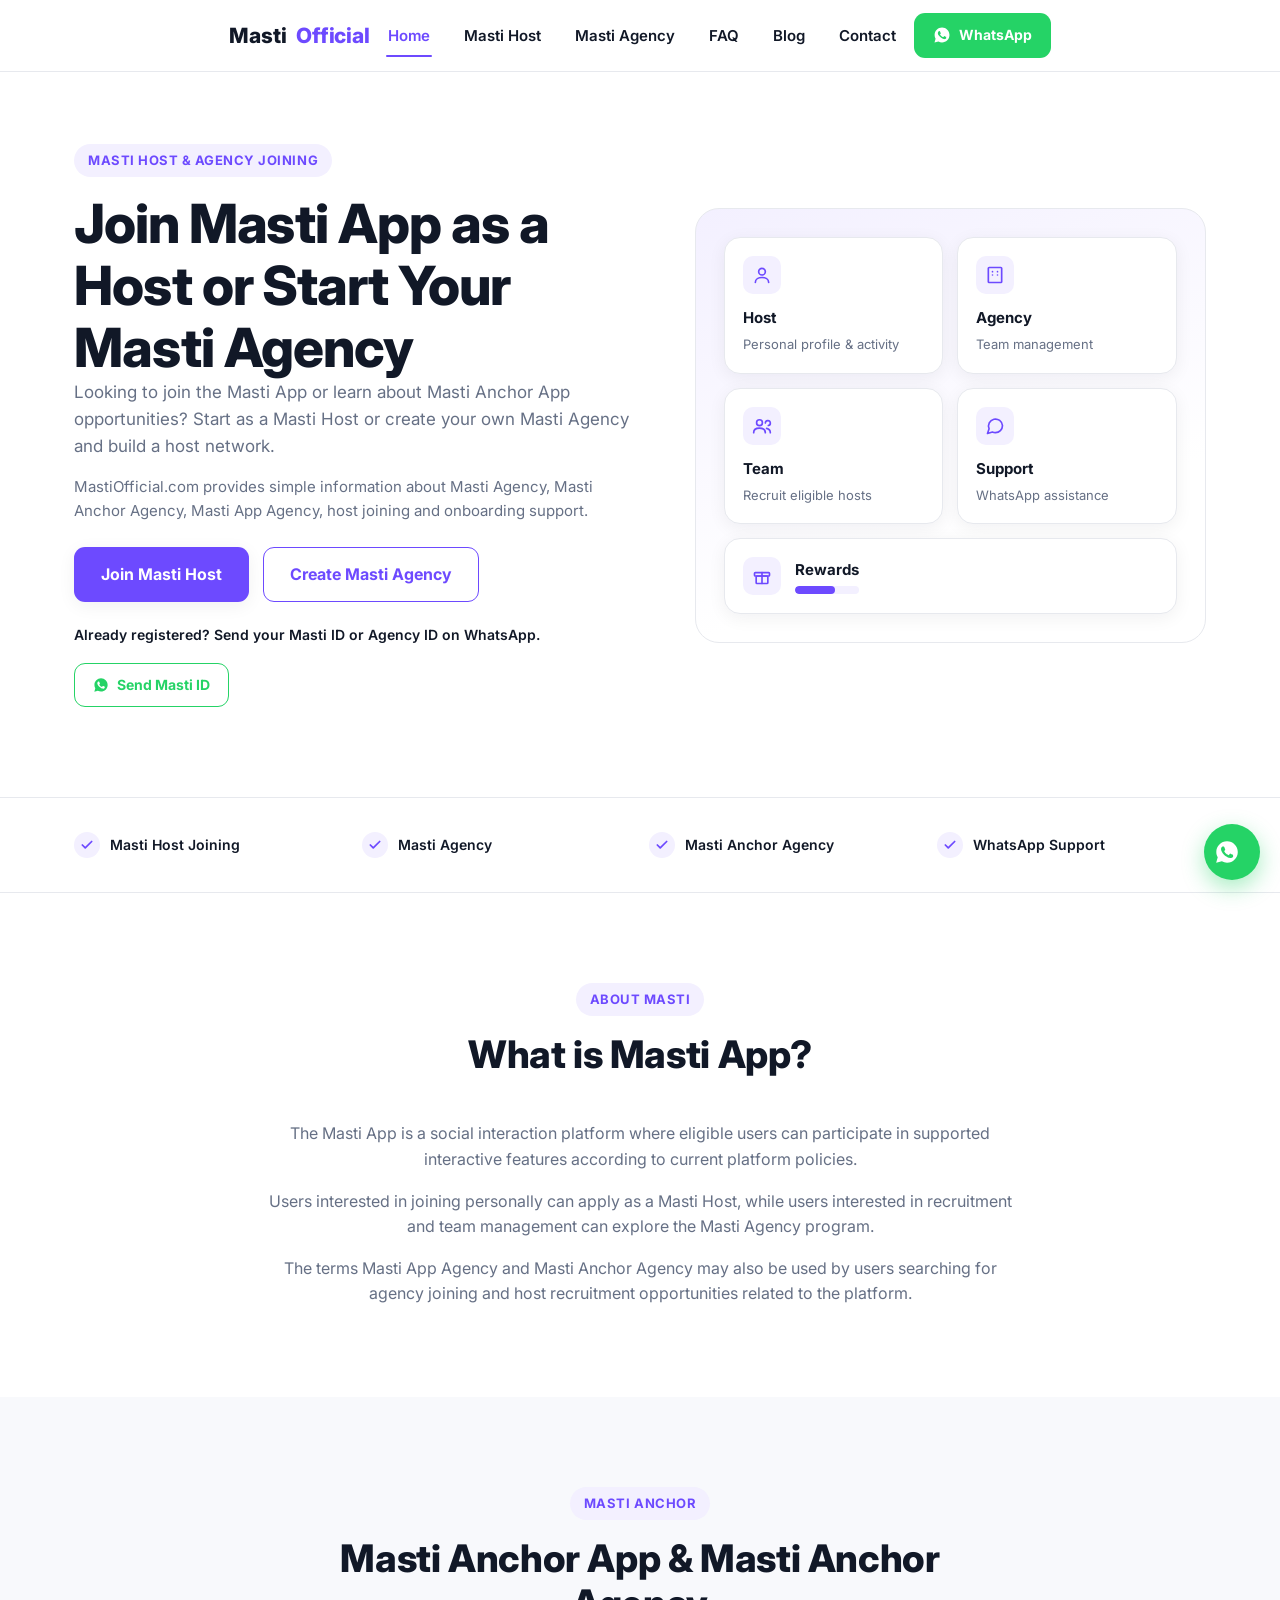
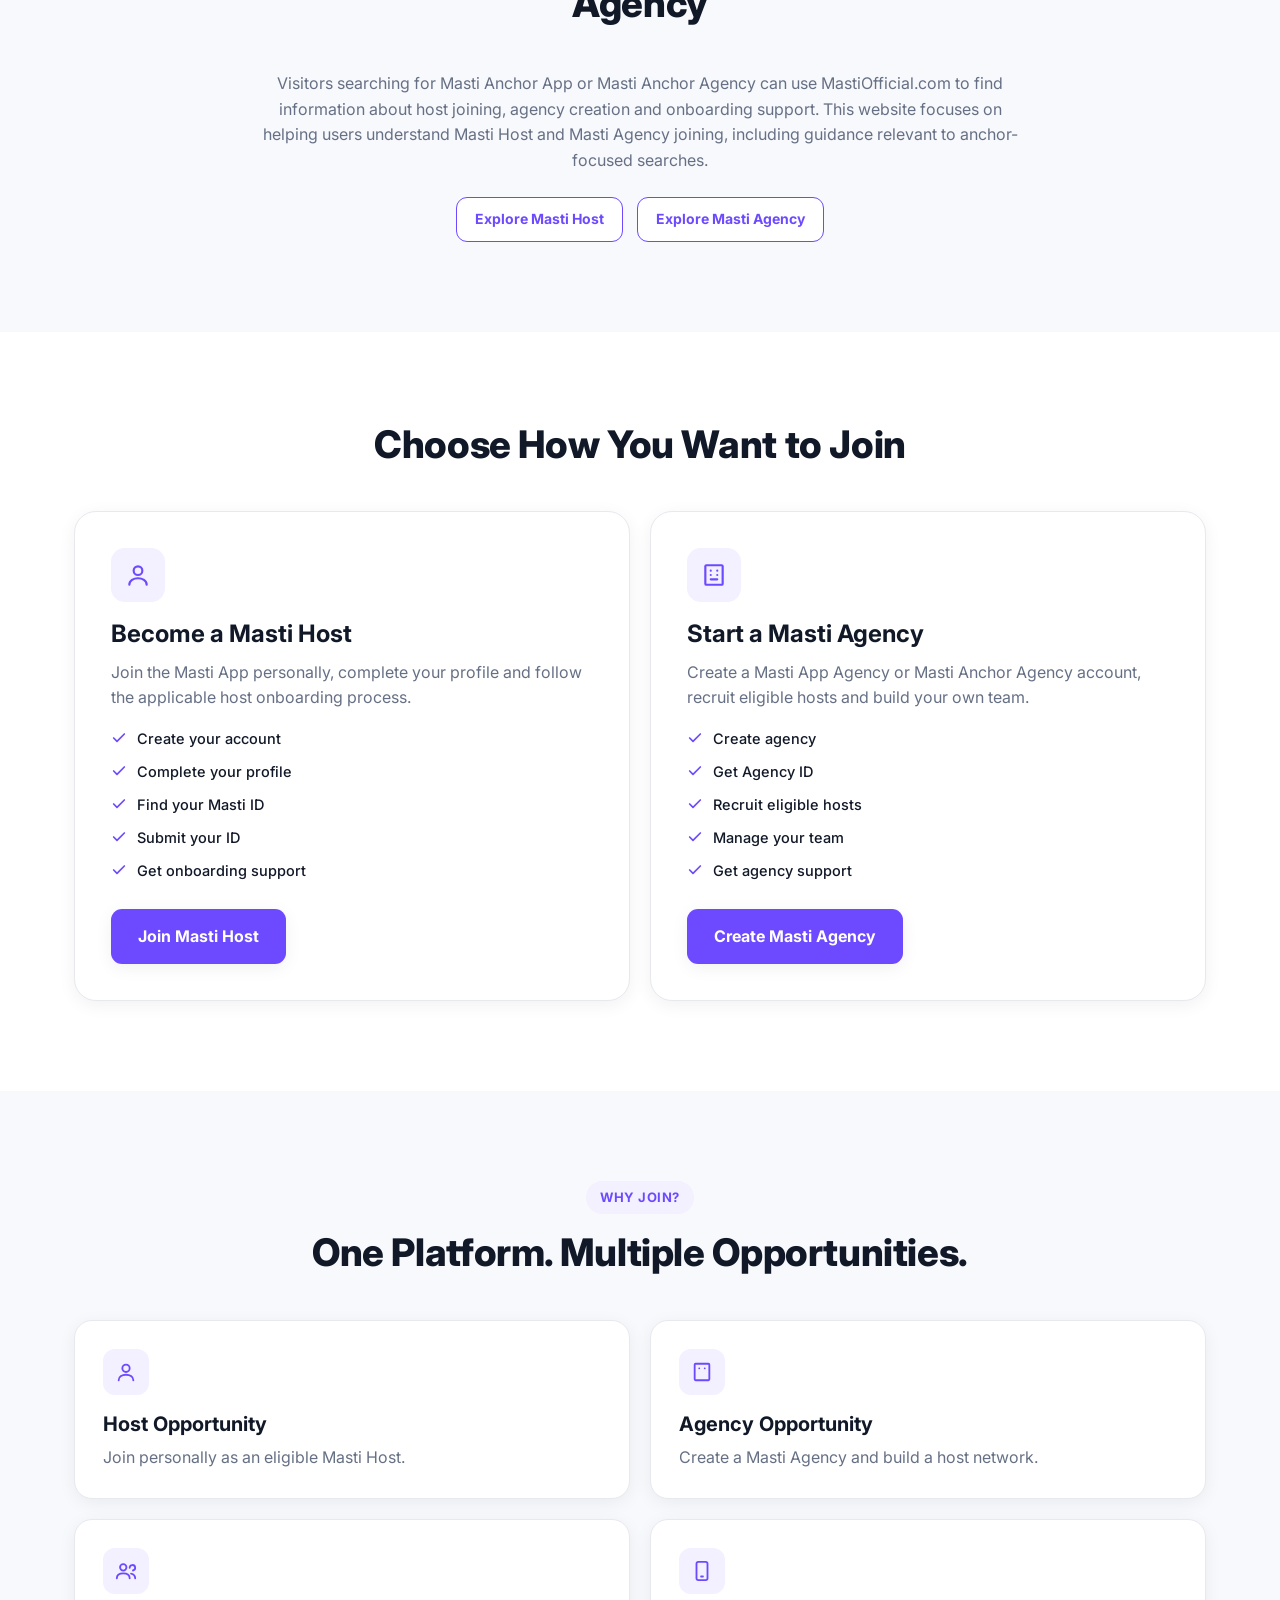
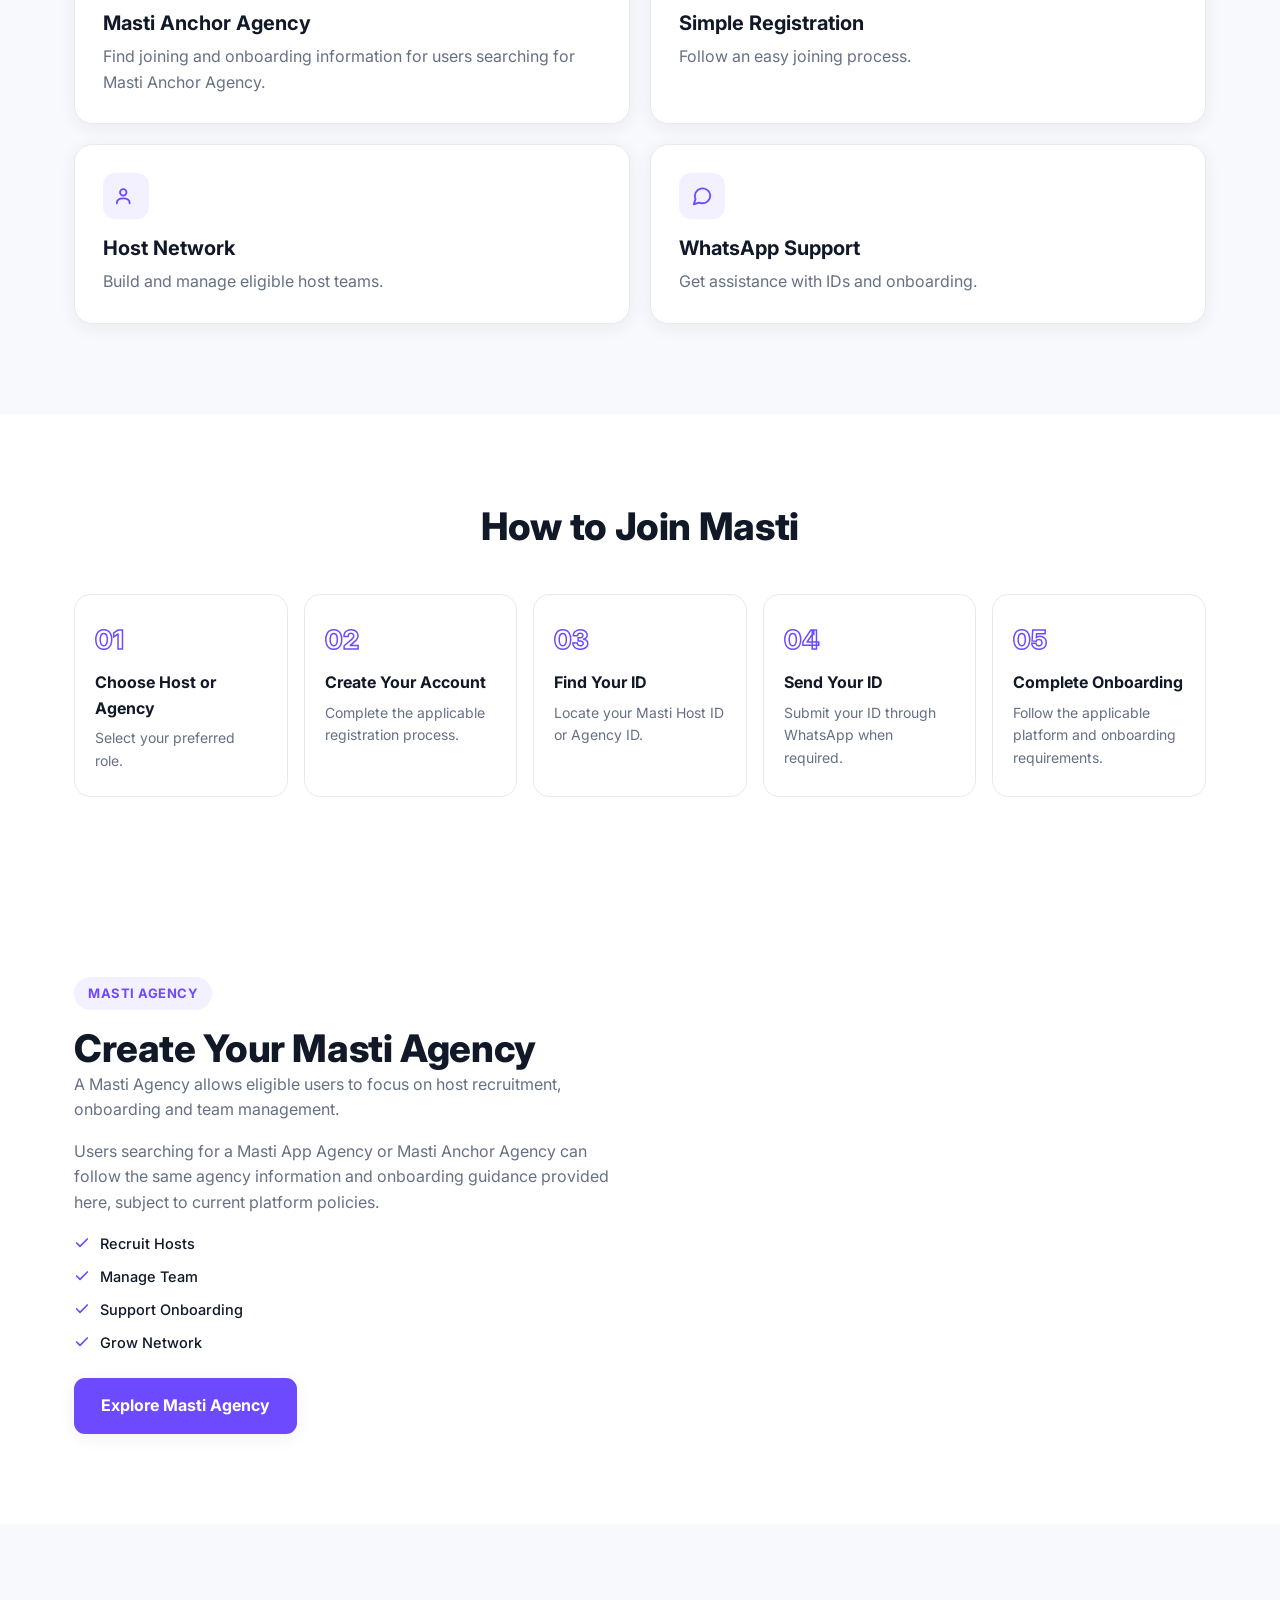
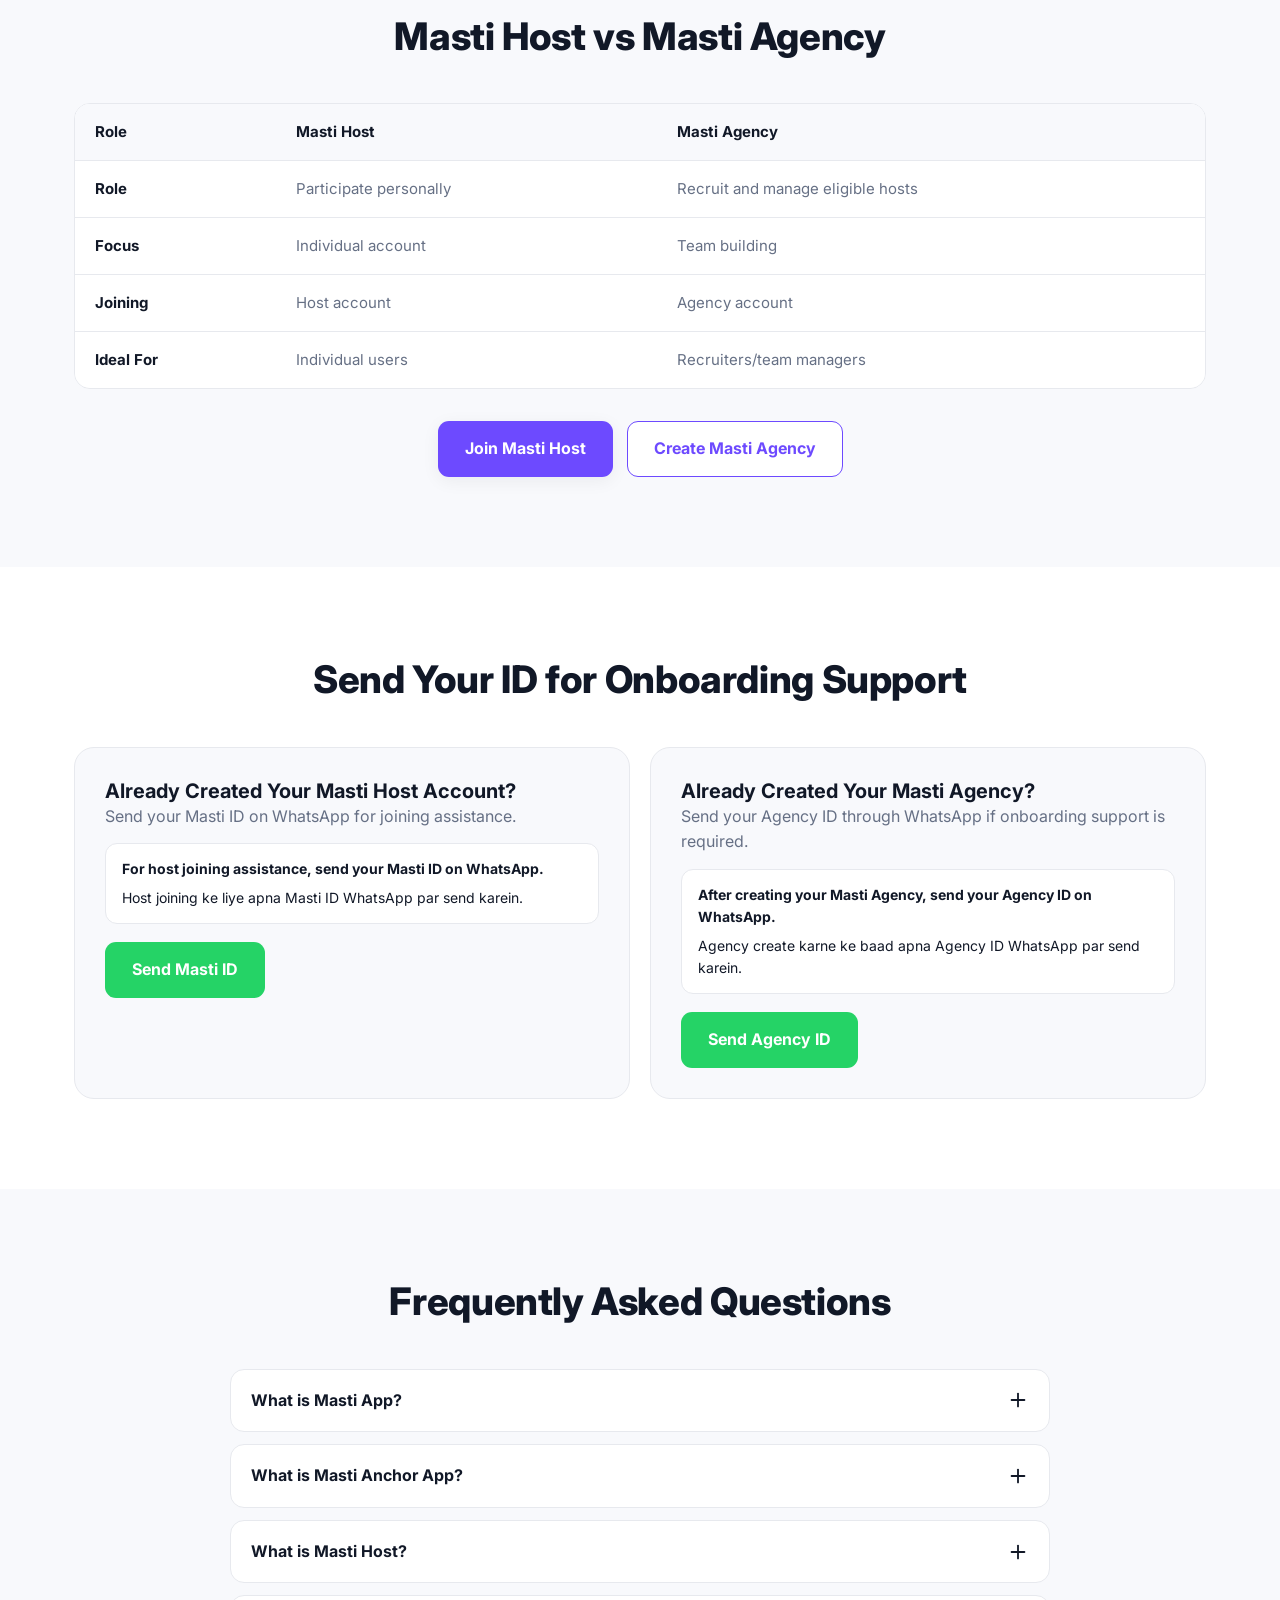
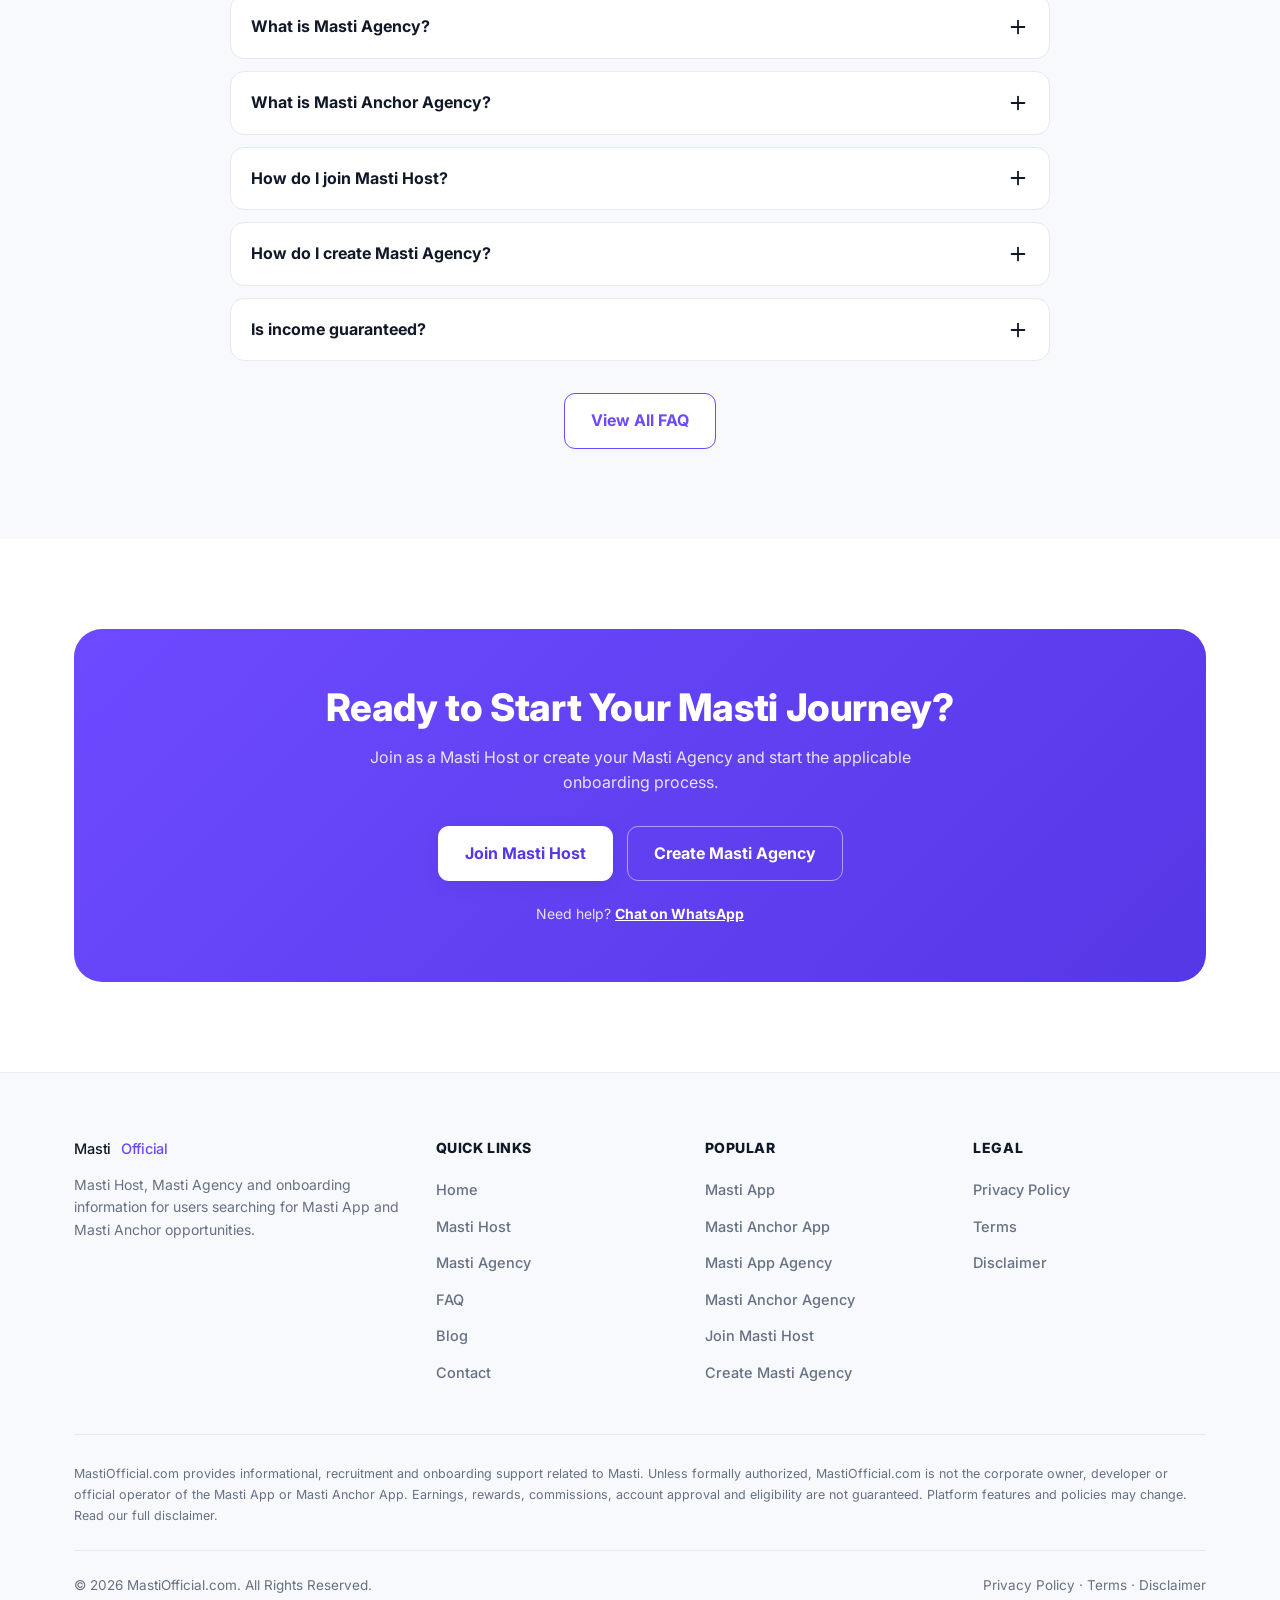
==== commit df4a8be4: "Remove Masti Host Preview section from homepage Co-Authored-By: Claude Sonnet 5 <noreply@anthropic.c" ====
--- a/index.html
+++ b/index.html
@@ -328,38 +328,6 @@
 </section>
 
 <!-- =====================
-     Masti Host Preview
-     ===================== -->
-<section class="section-purple-soft fade-in-up">
-  <div class="container content-grid">
-    <div>
-      <span class="eyebrow">Masti Host</span>
-      <h2>Become a Masti Host</h2>
-      <p>A Masti Host participates directly on the Masti App according to available features and current eligibility requirements.</p>
-      <div class="mini-cards">
-        <div class="mini-card">
-          <div class="mock-icon"><svg viewBox="0 0 24 24" fill="none" stroke="currentColor" stroke-width="2" stroke-linecap="round" stroke-linejoin="round" aria-hidden="true"><circle cx="12" cy="8" r="4"/><path d="M4 21c0-4 4-6 8-6s8 2 8 6"/></svg></div>
-          Account
-        </div>
-        <div class="mini-card">
-          <div class="mock-icon"><svg viewBox="0 0 24 24" fill="none" stroke="currentColor" stroke-width="2" stroke-linecap="round" stroke-linejoin="round" aria-hidden="true"><rect x="6" y="2" width="12" height="20" rx="2"/><line x1="11" y1="18" x2="13" y2="18"/></svg></div>
-          Profile
-        </div>
-        <div class="mini-card">
-          <div class="mock-icon"><svg viewBox="0 0 24 24" fill="none" stroke="currentColor" stroke-width="2" stroke-linecap="round" stroke-linejoin="round" aria-hidden="true"><rect x="3" y="8" width="18" height="4" rx="1"/><rect x="5" y="12" width="14" height="9" rx="1"/></svg></div>
-          Activity
-        </div>
-        <div class="mini-card">
-          <div class="mock-icon"><svg viewBox="0 0 24 24" fill="none" stroke="currentColor" stroke-width="2" stroke-linecap="round" stroke-linejoin="round" aria-hidden="true"><path d="M21 11.5a8.4 8.4 0 0 1-8.6 8.4 8.6 8.6 0 0 1-3.5-.7L3 21l1.9-5.6A8.4 8.4 0 1 1 21 11.5z"/></svg></div>
-          Support
-        </div>
-      </div>
-      <a href="/masti-host/" class="btn btn-primary mt-24">Learn About Masti Host</a>
-    </div>
-  </div>
-</section>
-
-<!-- =====================
      Masti Agency Preview
      ===================== -->
 <section class="fade-in-up">
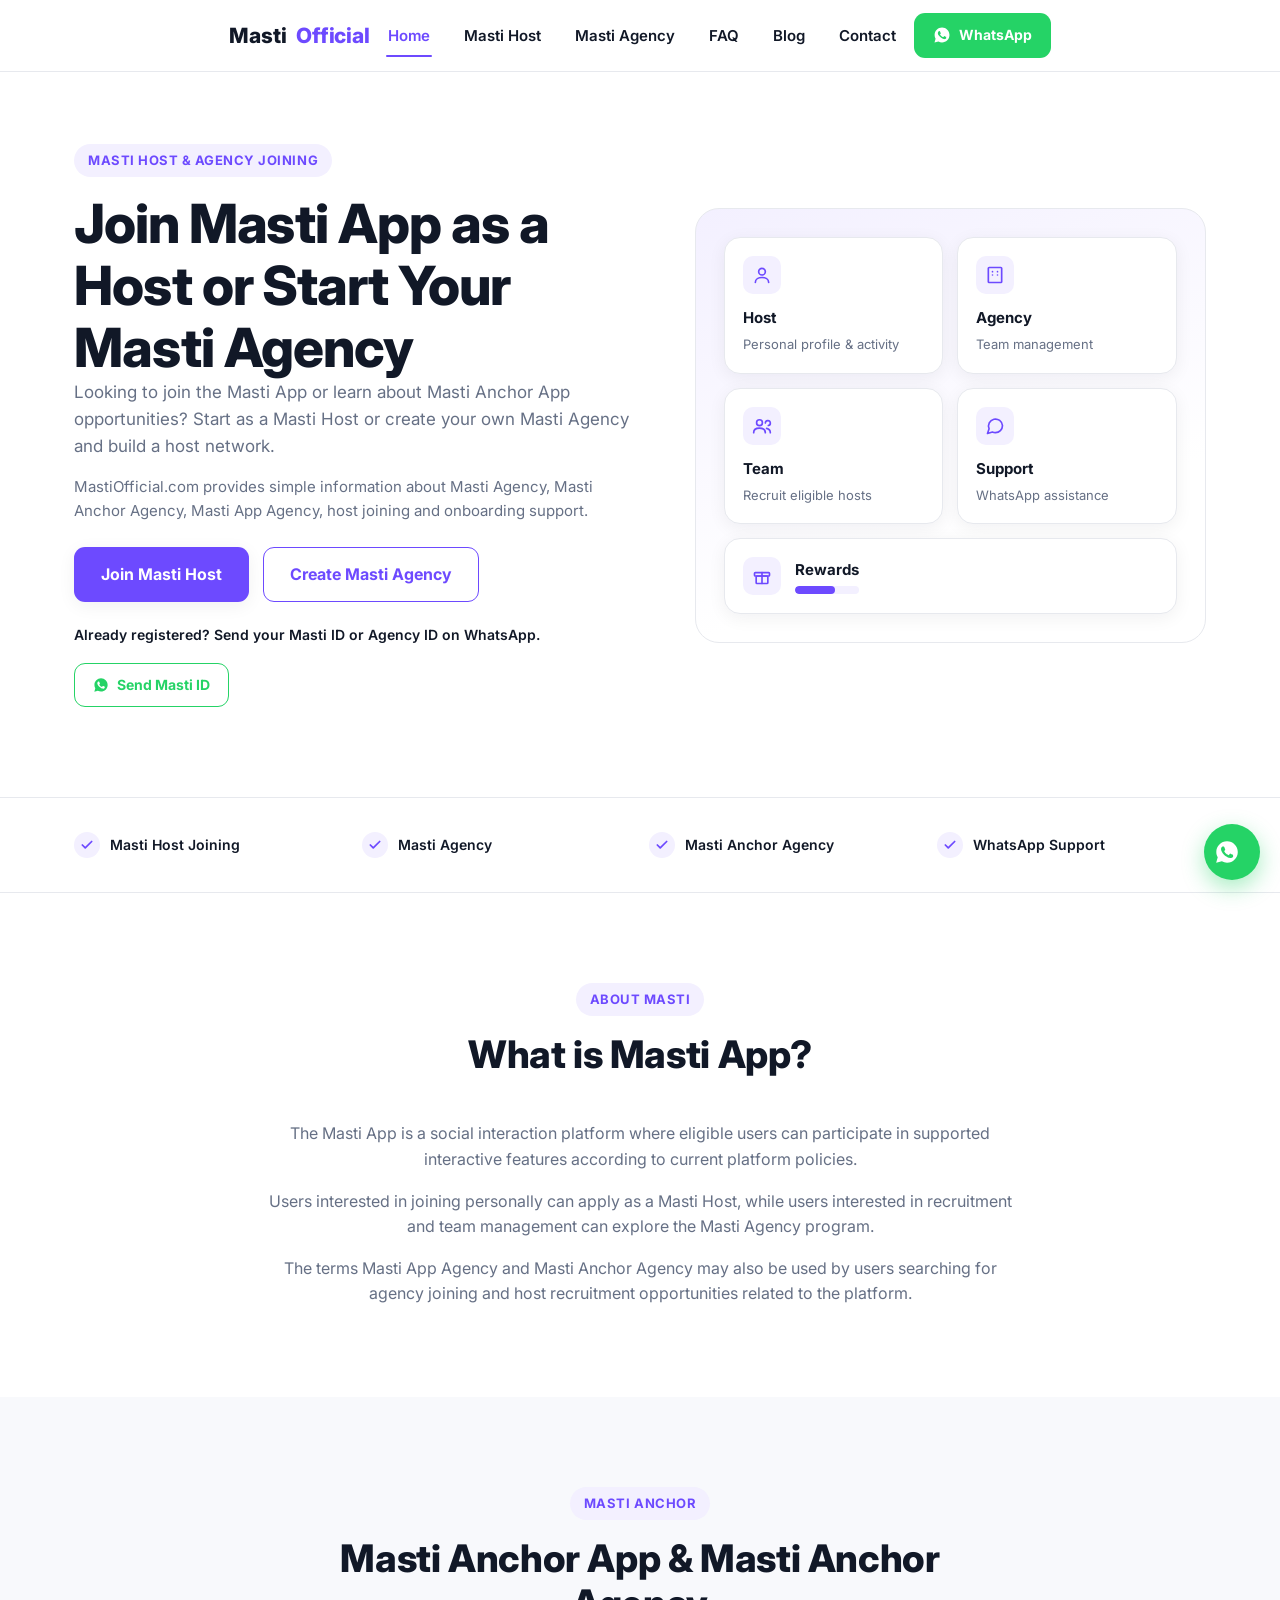
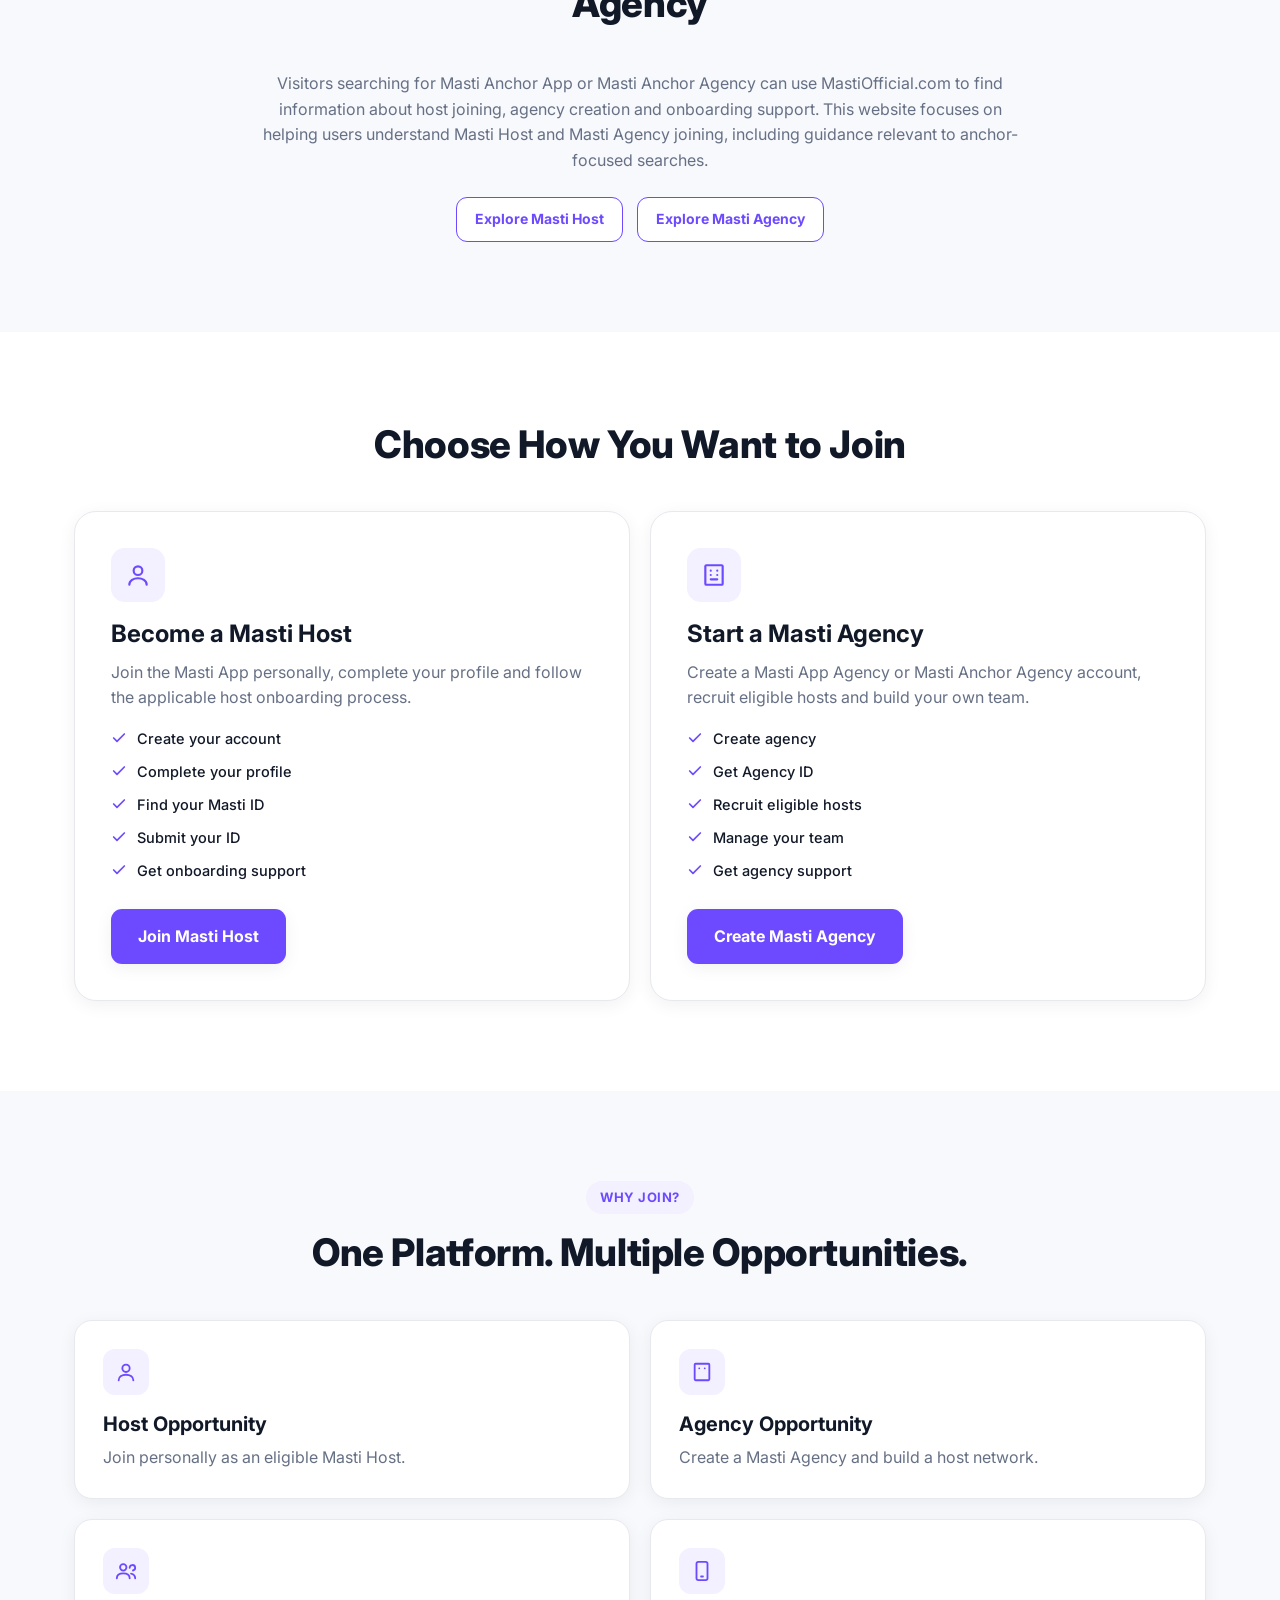
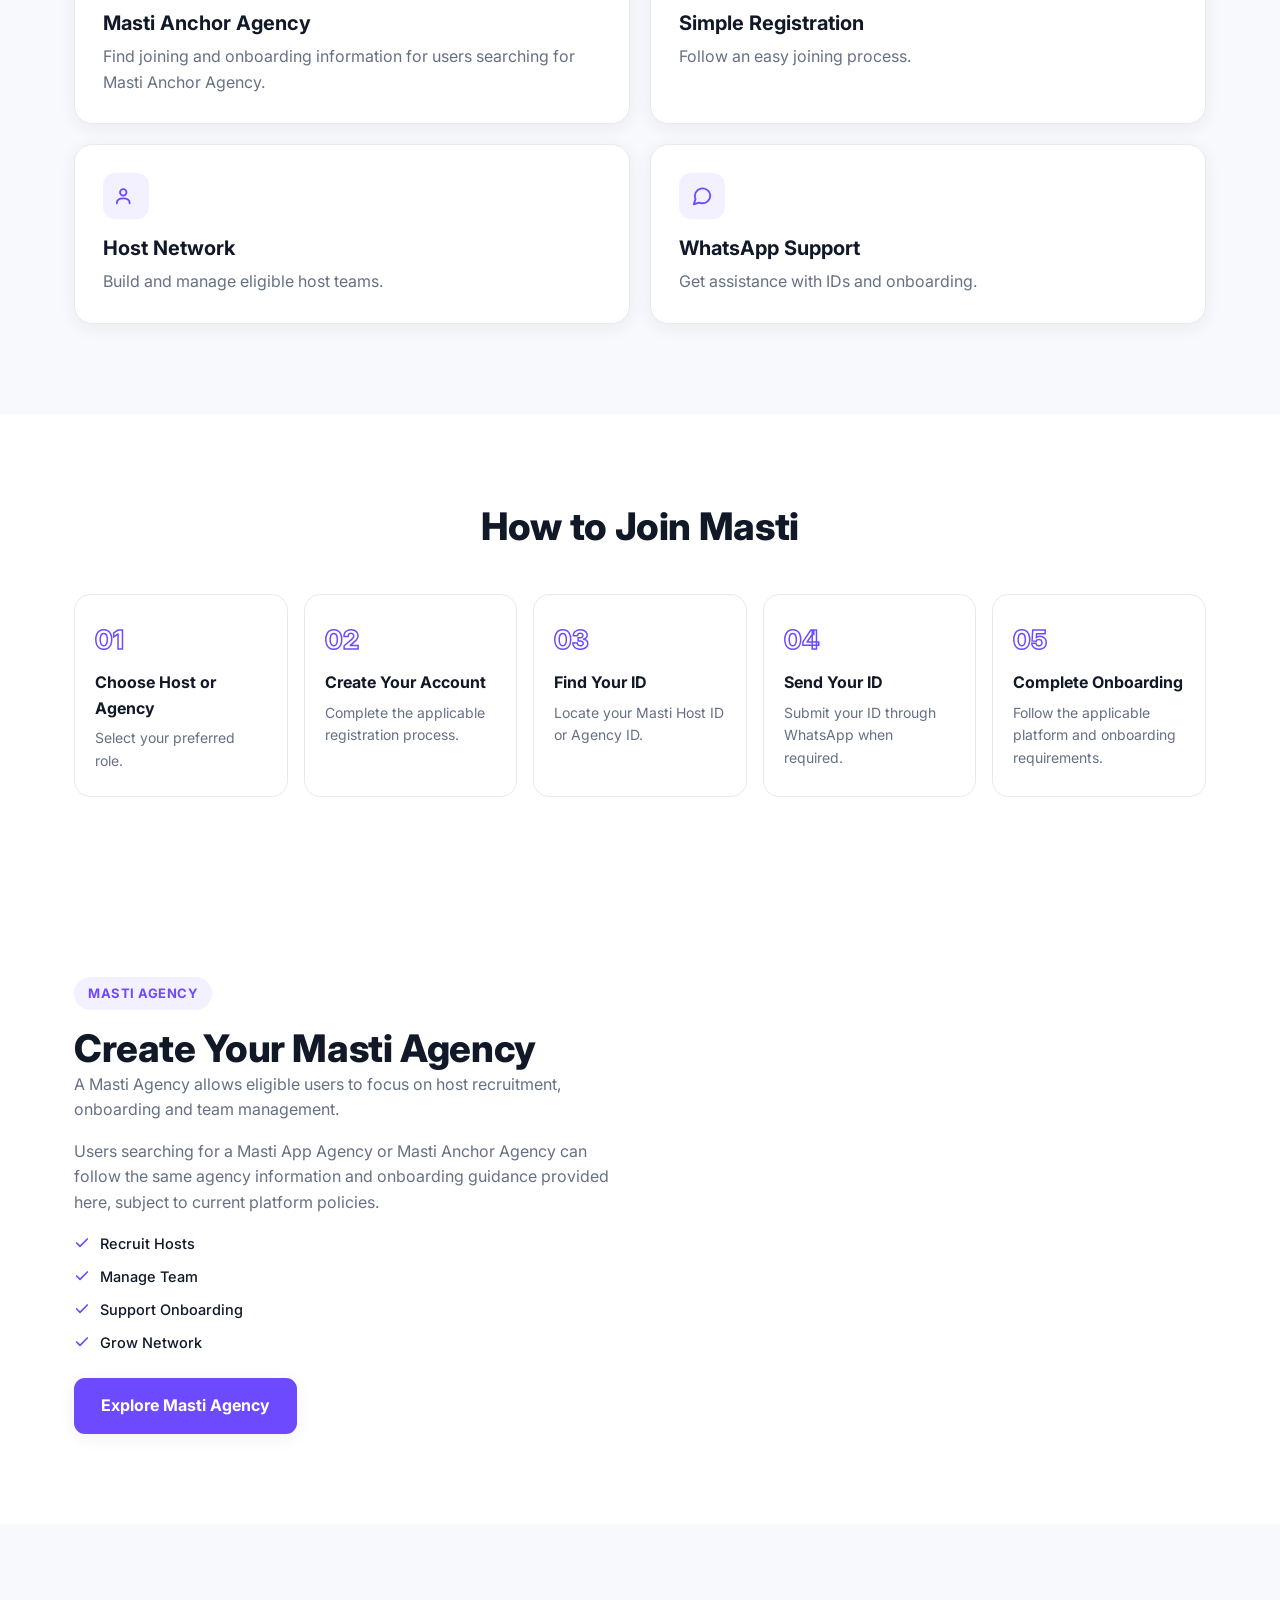
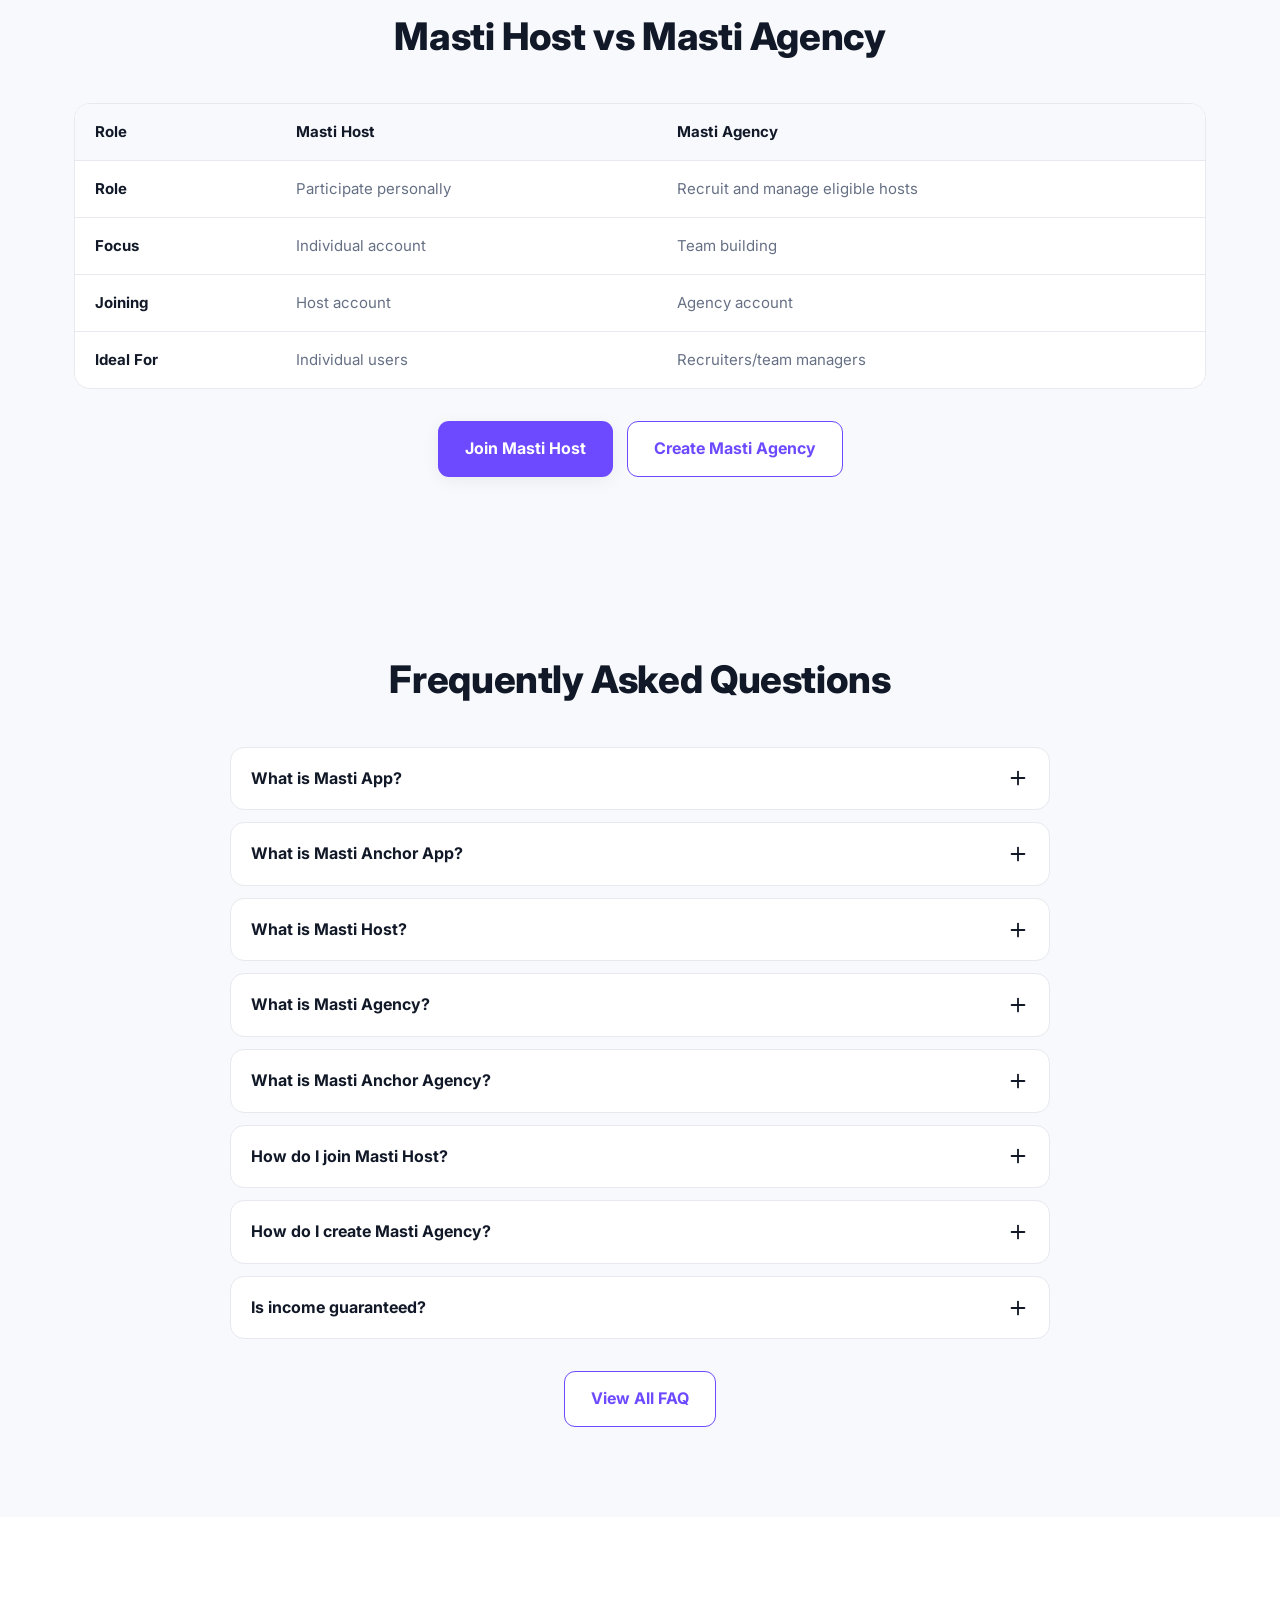
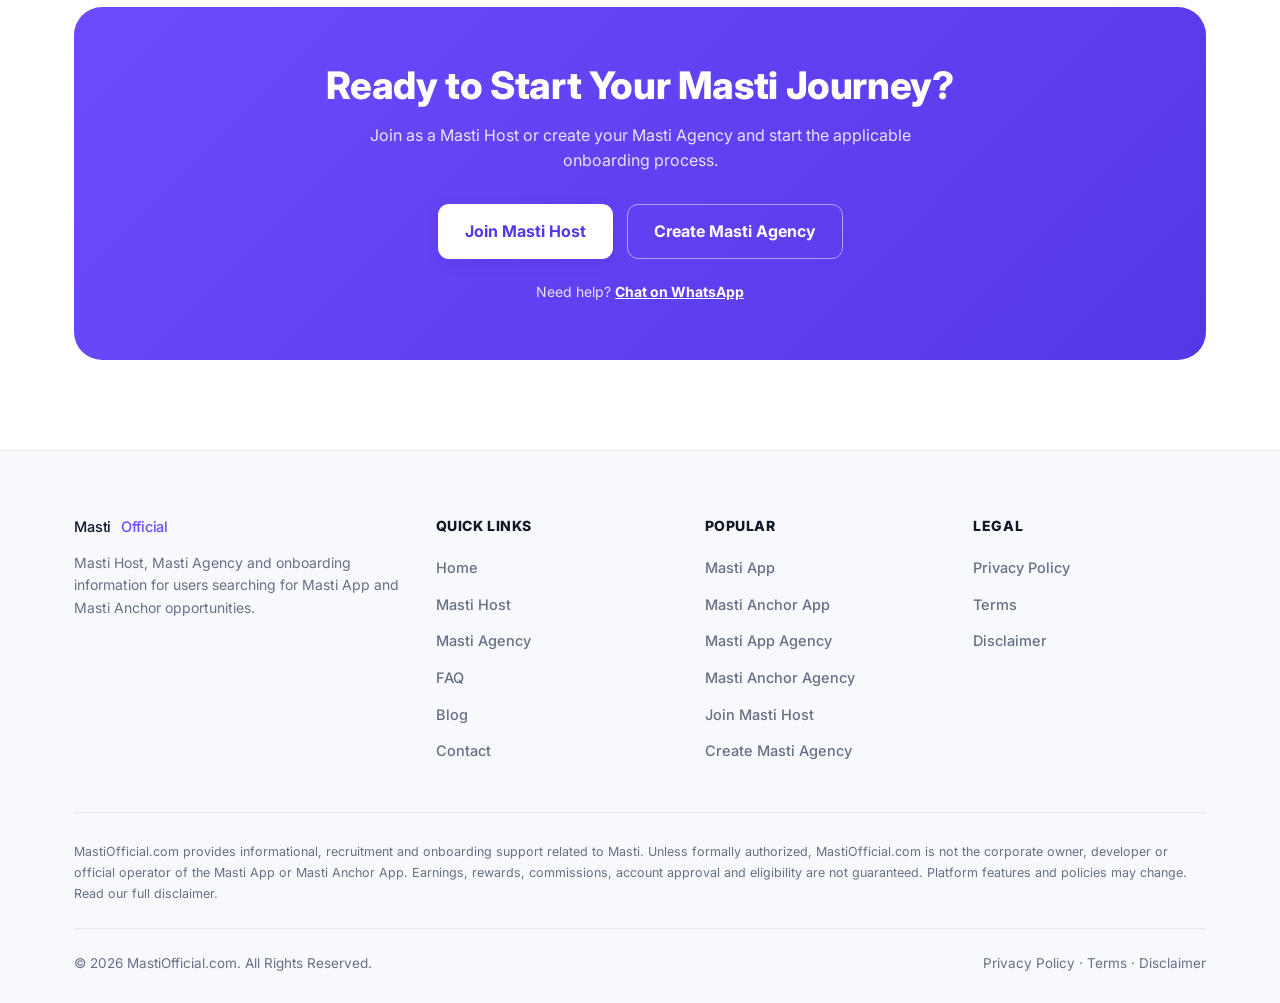
==== commit ddd2d863: "Remove ID Support section from homepage Co-Authored-By: Claude Sonnet 5 <noreply@anthropic.com>" ====
--- a/index.html
+++ b/index.html
@@ -377,37 +377,6 @@
 </section>
 
 <!-- =====================
-     ID Support
-     ===================== -->
-<section class="fade-in-up">
-  <div class="container">
-    <div class="section-head center">
-      <h2>Send Your ID for Onboarding Support</h2>
-    </div>
-    <div class="id-support-grid">
-      <div class="id-card">
-        <h3>Already Created Your Masti Host Account?</h3>
-        <p>Send your Masti ID on WhatsApp for joining assistance.</p>
-        <div class="bilingual">
-          <strong>For host joining assistance, send your Masti ID on WhatsApp.</strong>
-          Host joining ke liye apna Masti ID WhatsApp par send karein.
-        </div>
-        <a href="#" data-action="whatsapp-host" class="btn btn-whatsapp">Send Masti ID</a>
-      </div>
-      <div class="id-card">
-        <h3>Already Created Your Masti Agency?</h3>
-        <p>Send your Agency ID through WhatsApp if onboarding support is required.</p>
-        <div class="bilingual">
-          <strong>After creating your Masti Agency, send your Agency ID on WhatsApp.</strong>
-          Agency create karne ke baad apna Agency ID WhatsApp par send karein.
-        </div>
-        <a href="#" data-action="whatsapp-agency" class="btn btn-whatsapp">Send Agency ID</a>
-      </div>
-    </div>
-  </div>
-</section>
-
-<!-- =====================
      Home FAQ
      ===================== -->
 <section class="section-soft fade-in-up">
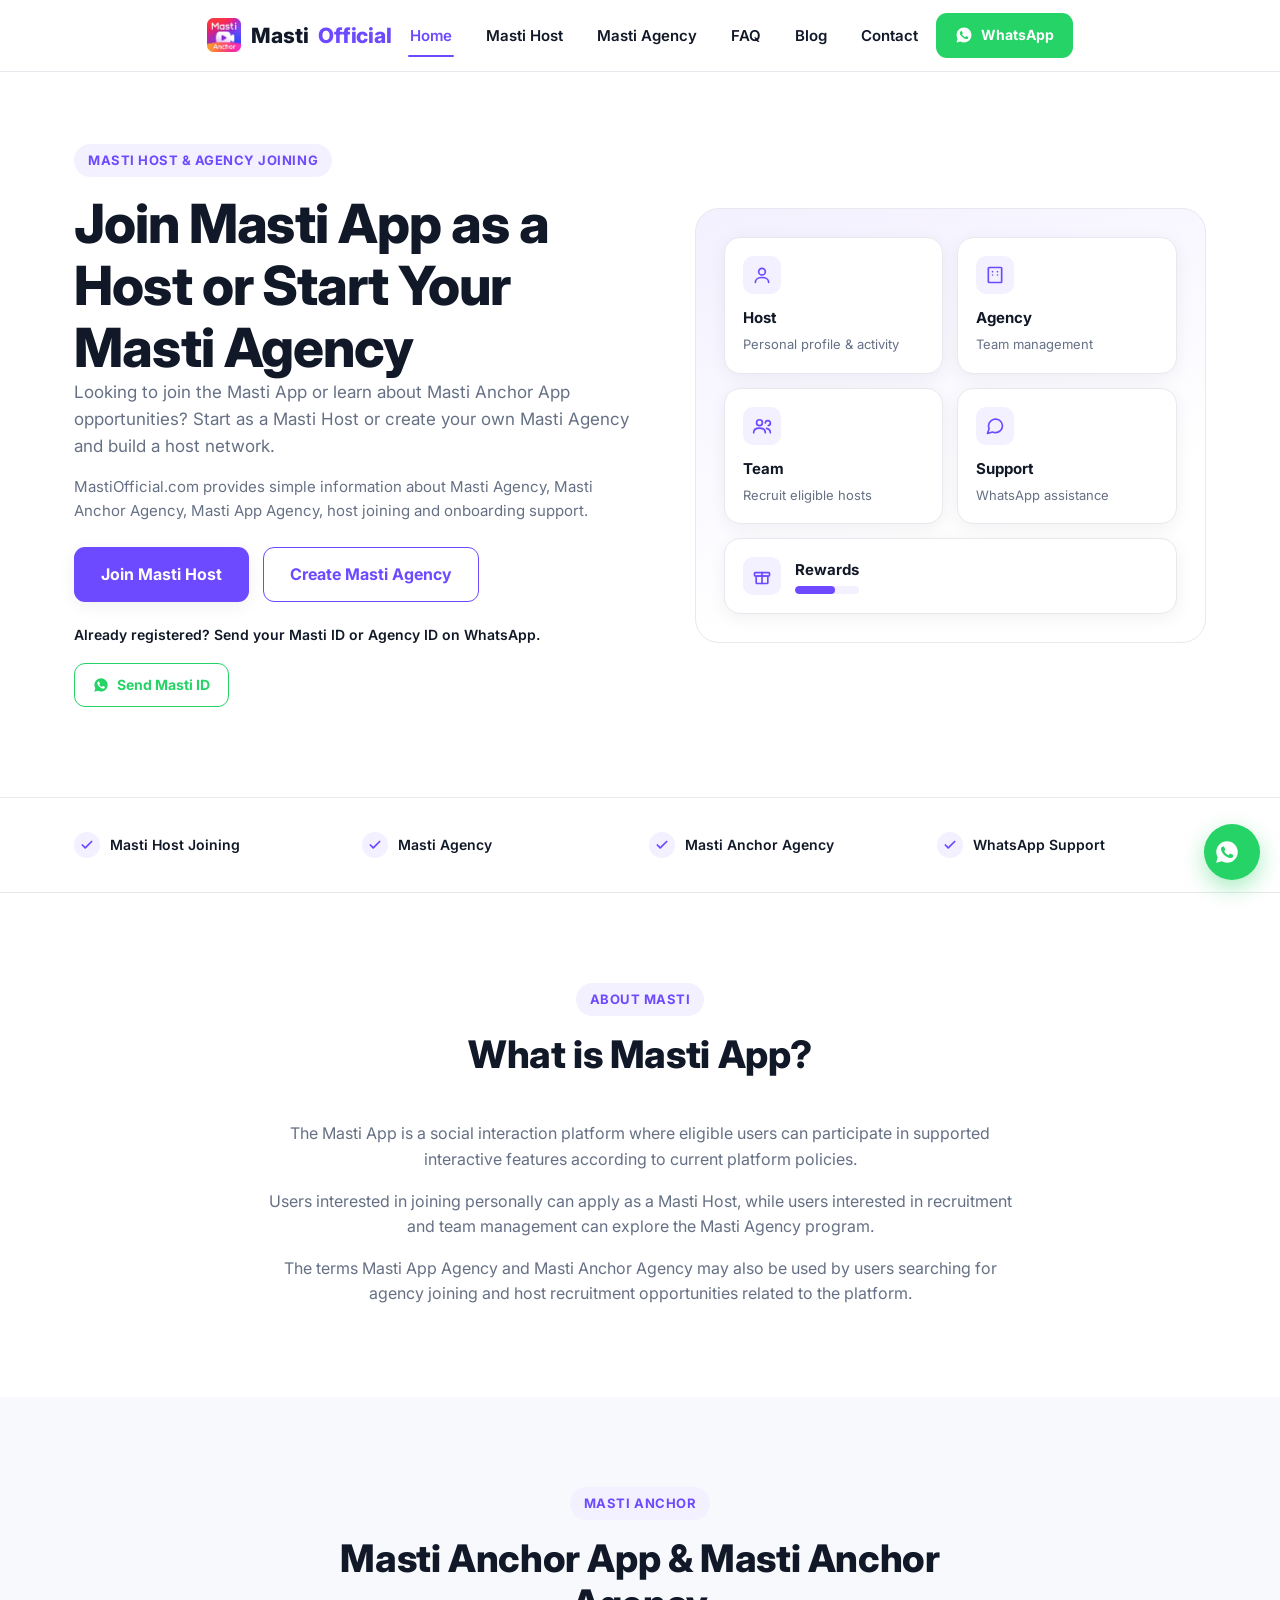
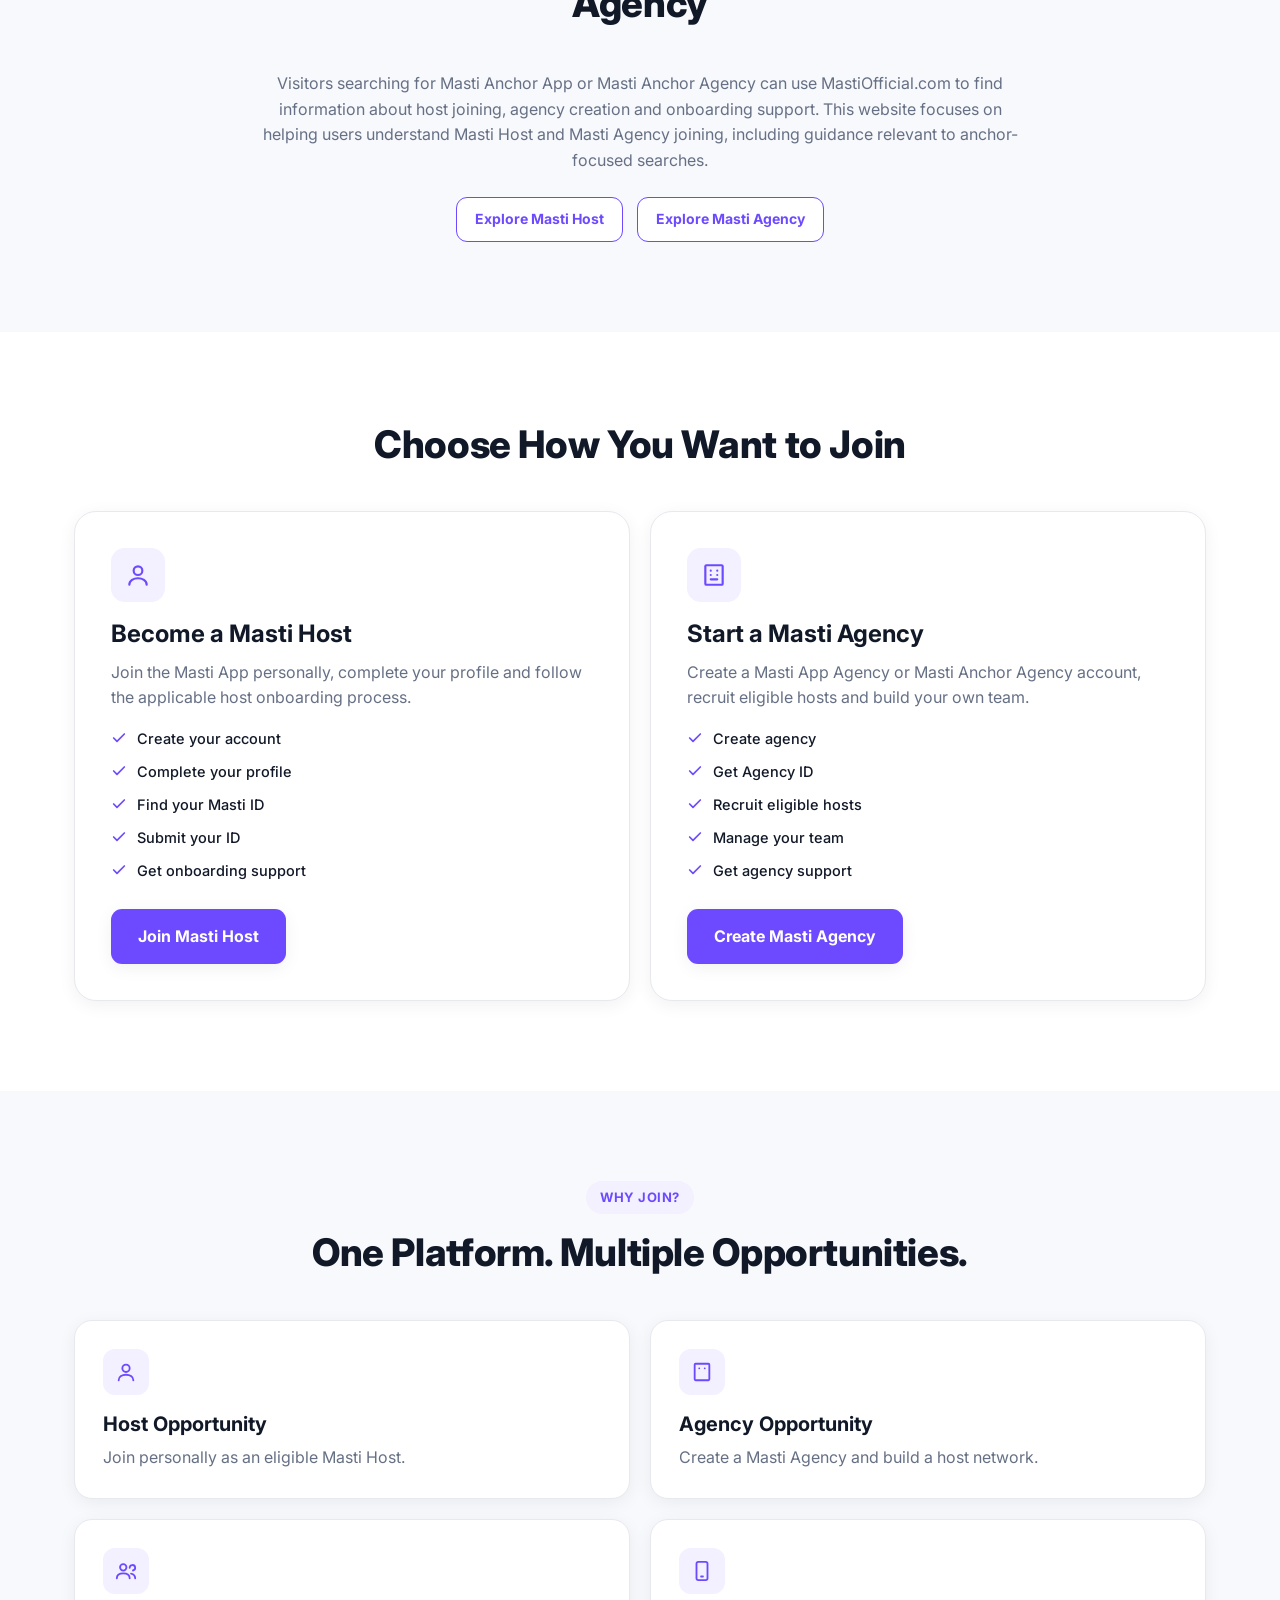
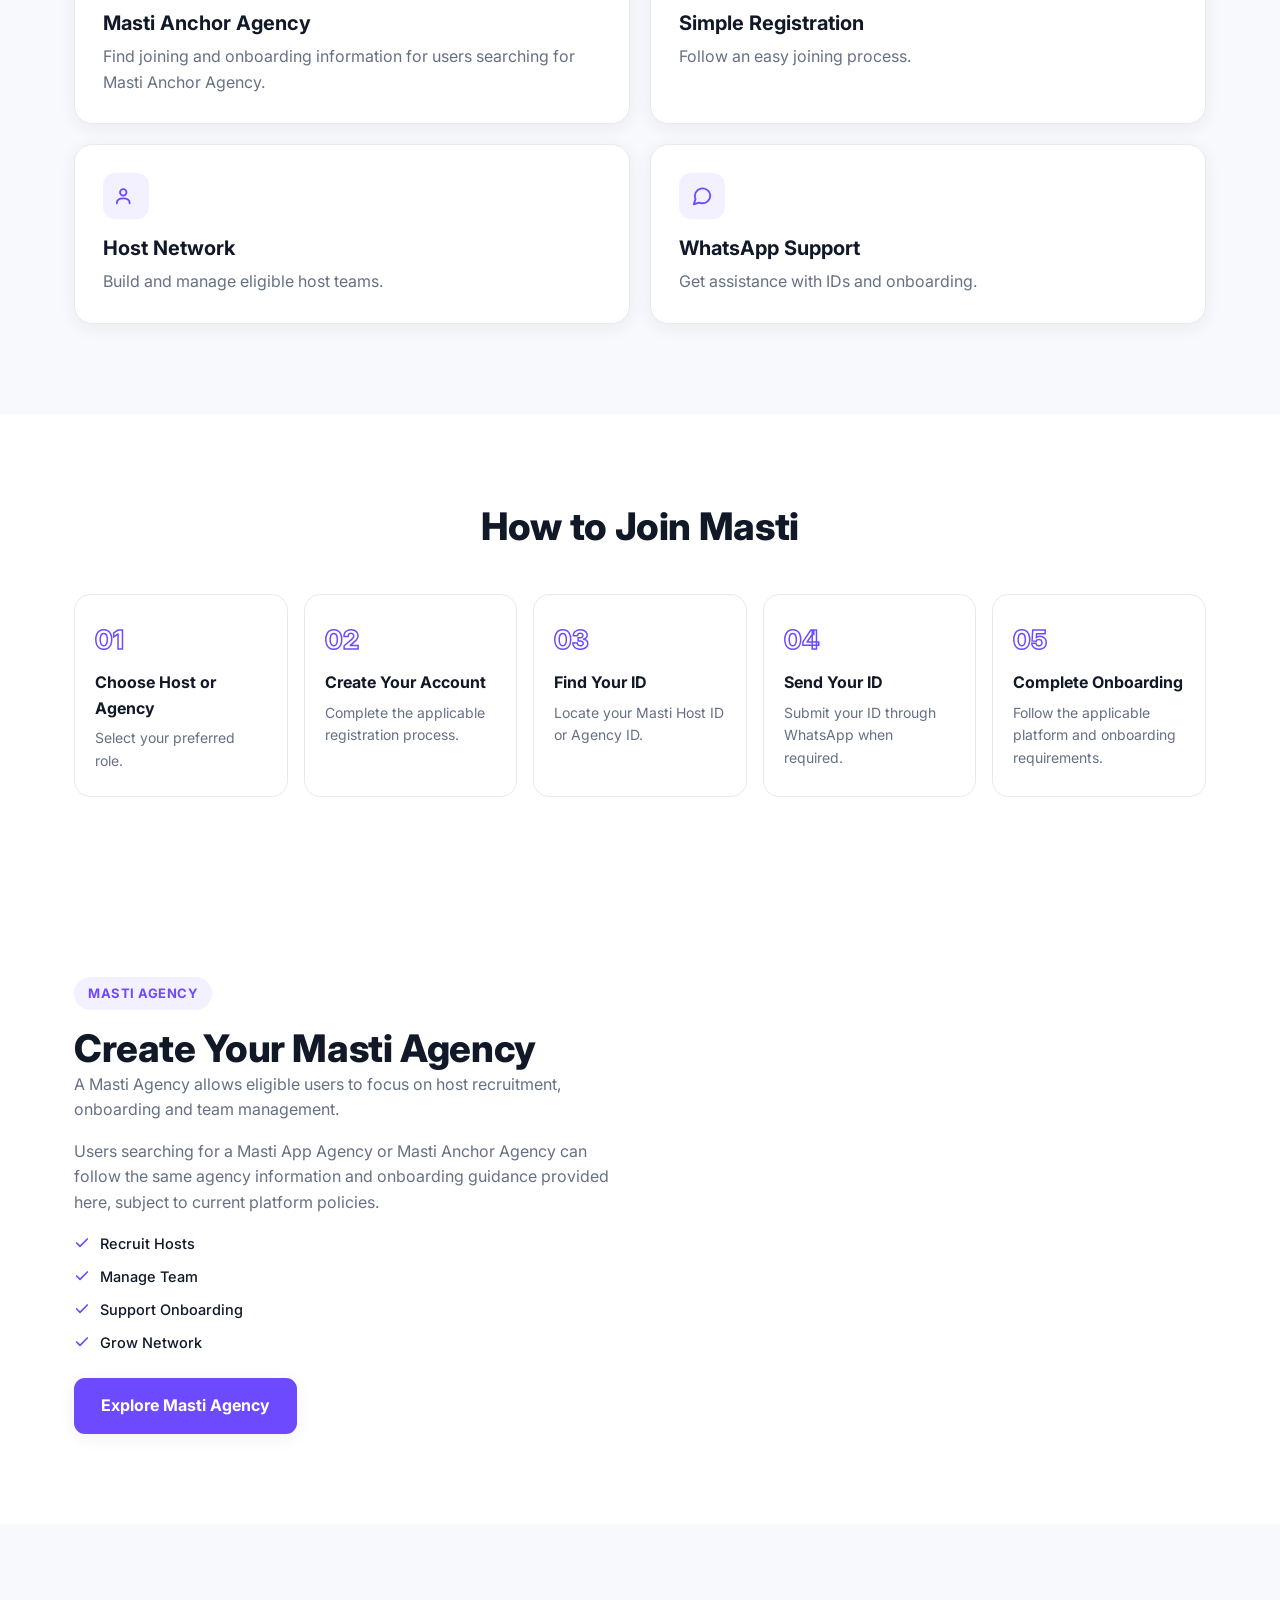
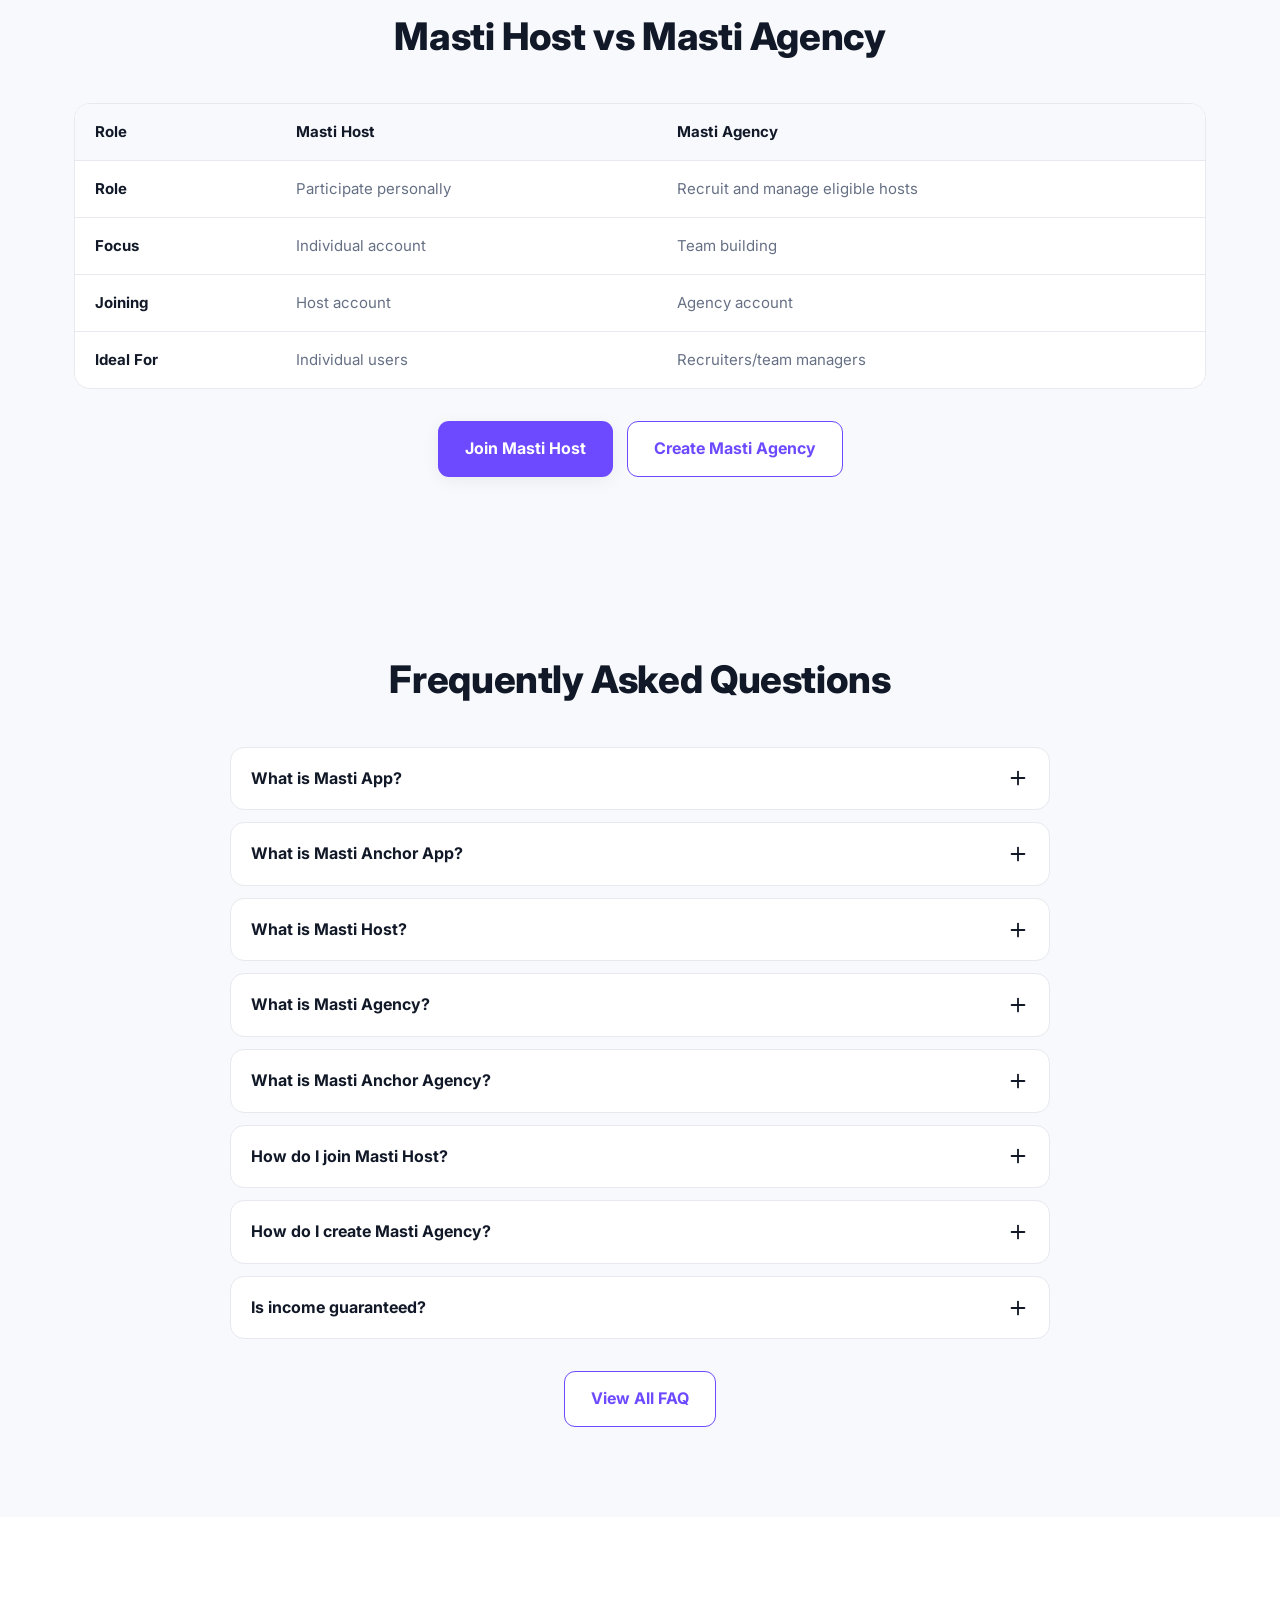
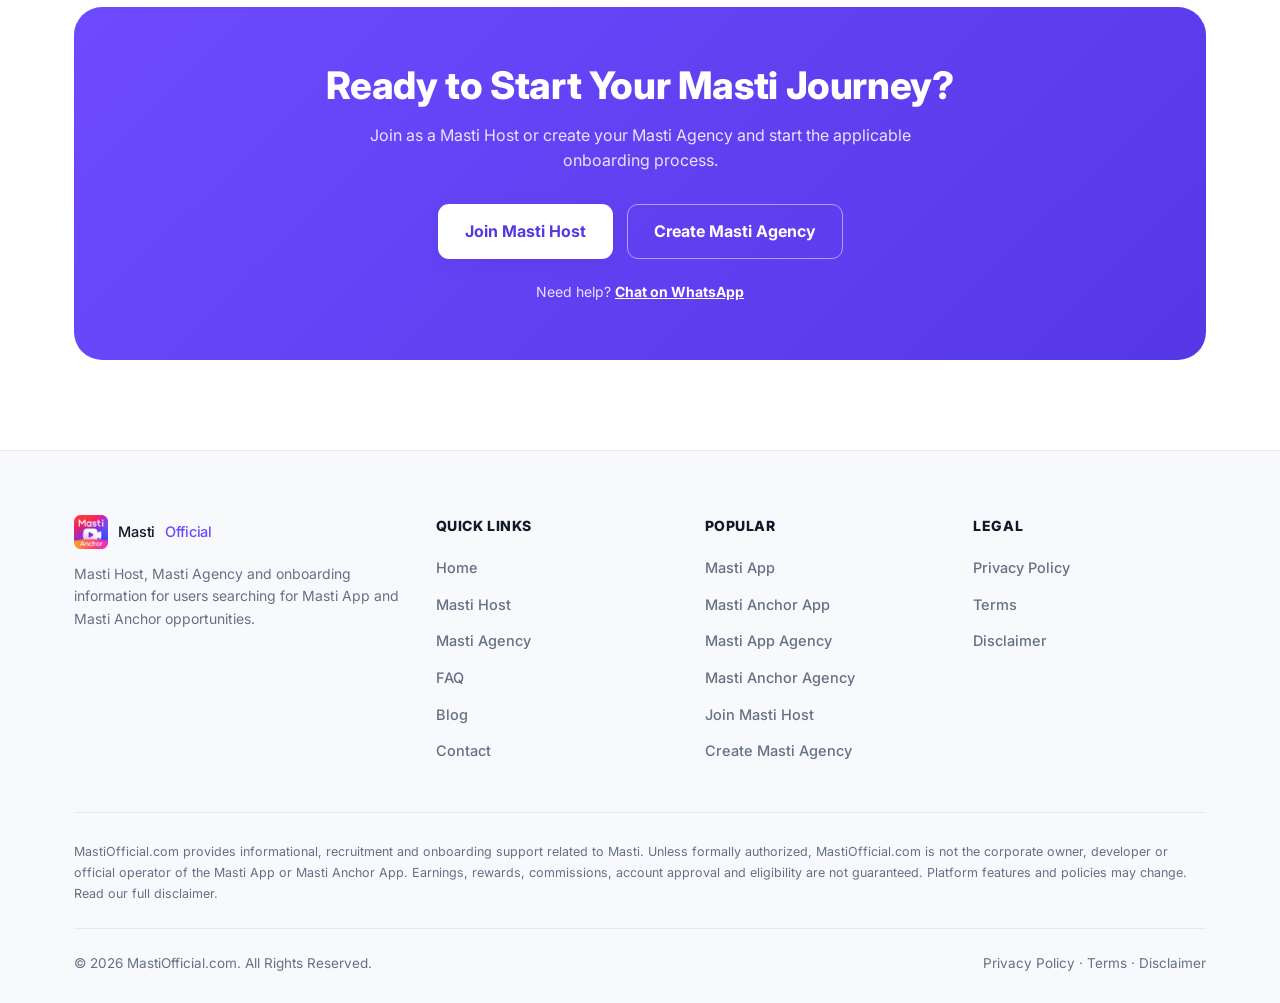
==== commit c3d99a98: "Add Masti Anchor app icon as site logo and favicon Used across the header logo, footer logo and favi" ====
--- a/index.html
+++ b/index.html
@@ -22,6 +22,8 @@
 <link rel="preconnect" href="https://fonts.gstatic.com" crossorigin>
 <link href="https://fonts.googleapis.com/css2?family=Inter:wght@400;500;600;700;800&display=swap" rel="stylesheet">
 <link rel="stylesheet" href="/assets/css/style.css">
+<link rel="icon" type="image/jpeg" href="/assets/images/logo.jpg">
+<link rel="apple-touch-icon" href="/assets/images/logo.jpg">
 
 <script type="application/ld+json">
 {
@@ -47,6 +49,7 @@
 <header class="site-header">
   <div class="container header-inner">
     <a href="/" class="logo" aria-label="MastiOfficial Home">
+      <img src="/assets/images/logo.jpg" alt="MastiOfficial logo" width="34" height="34">
       <span class="logo-dark">Masti</span><span class="logo-accent">Official</span>
     </a>
     <nav class="main-nav" aria-label="Primary">
@@ -452,7 +455,7 @@
   <div class="container">
     <div class="footer-grid">
       <div class="footer-col">
-        <a href="/" class="logo"><span class="logo-dark">Masti</span><span class="logo-accent">Official</span></a>
+        <a href="/" class="logo"><img src="/assets/images/logo.jpg" alt="MastiOfficial logo" width="34" height="34"><span class="logo-dark">Masti</span><span class="logo-accent">Official</span></a>
         <p>Masti Host, Masti Agency and onboarding information for users searching for Masti App and Masti Anchor opportunities.</p>
       </div>
       <div class="footer-col">
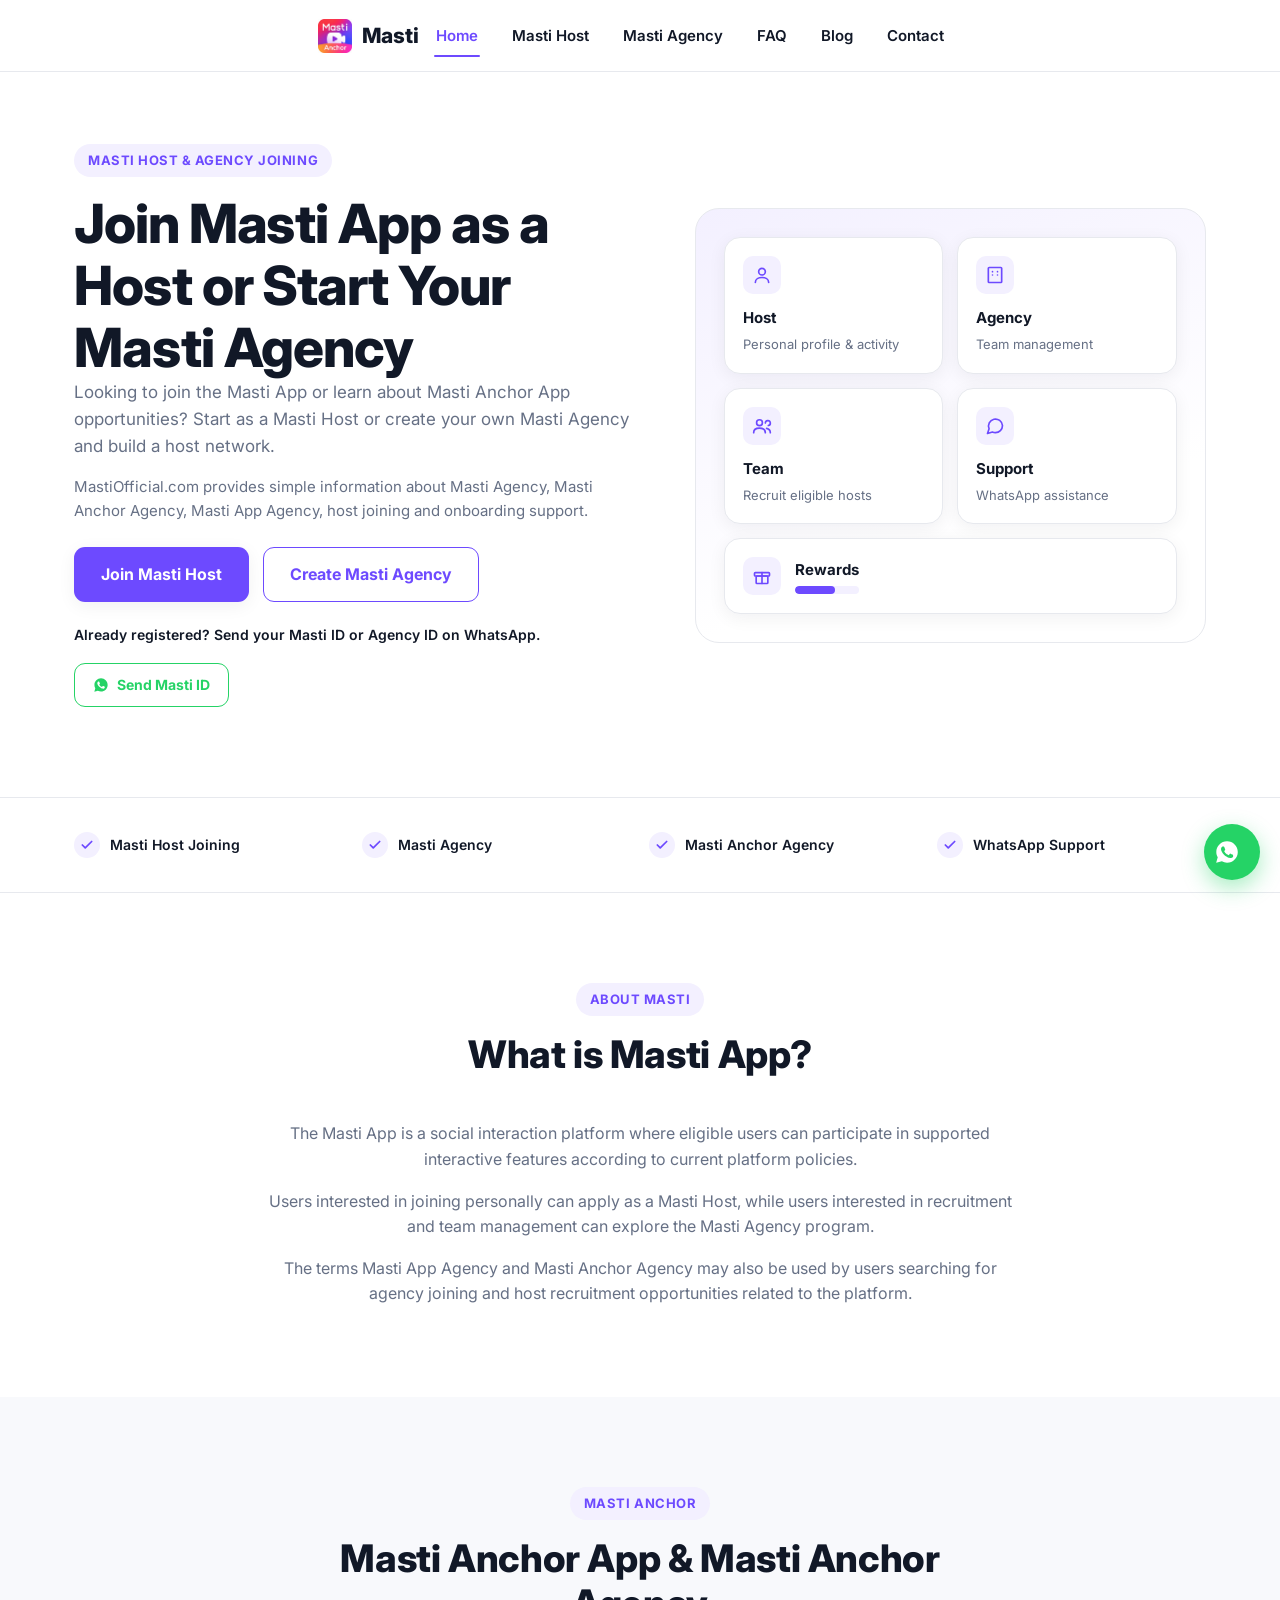
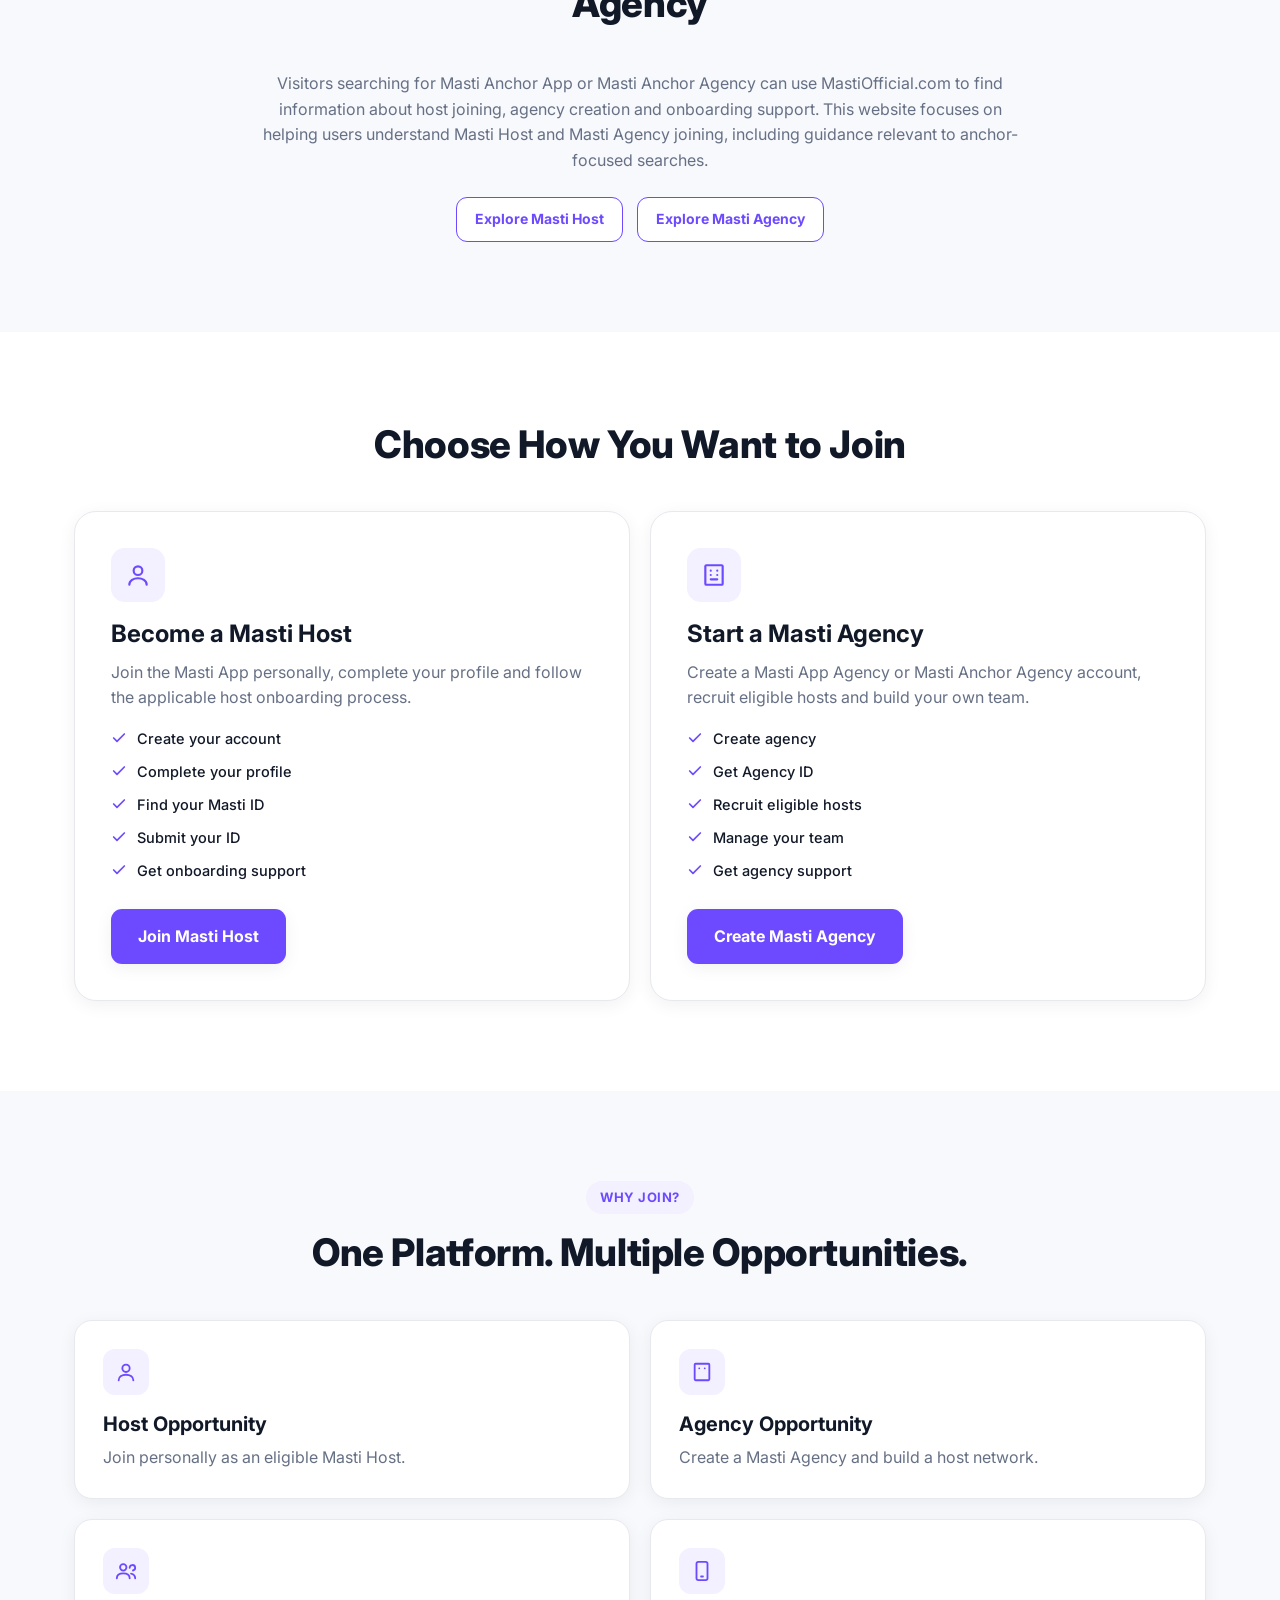
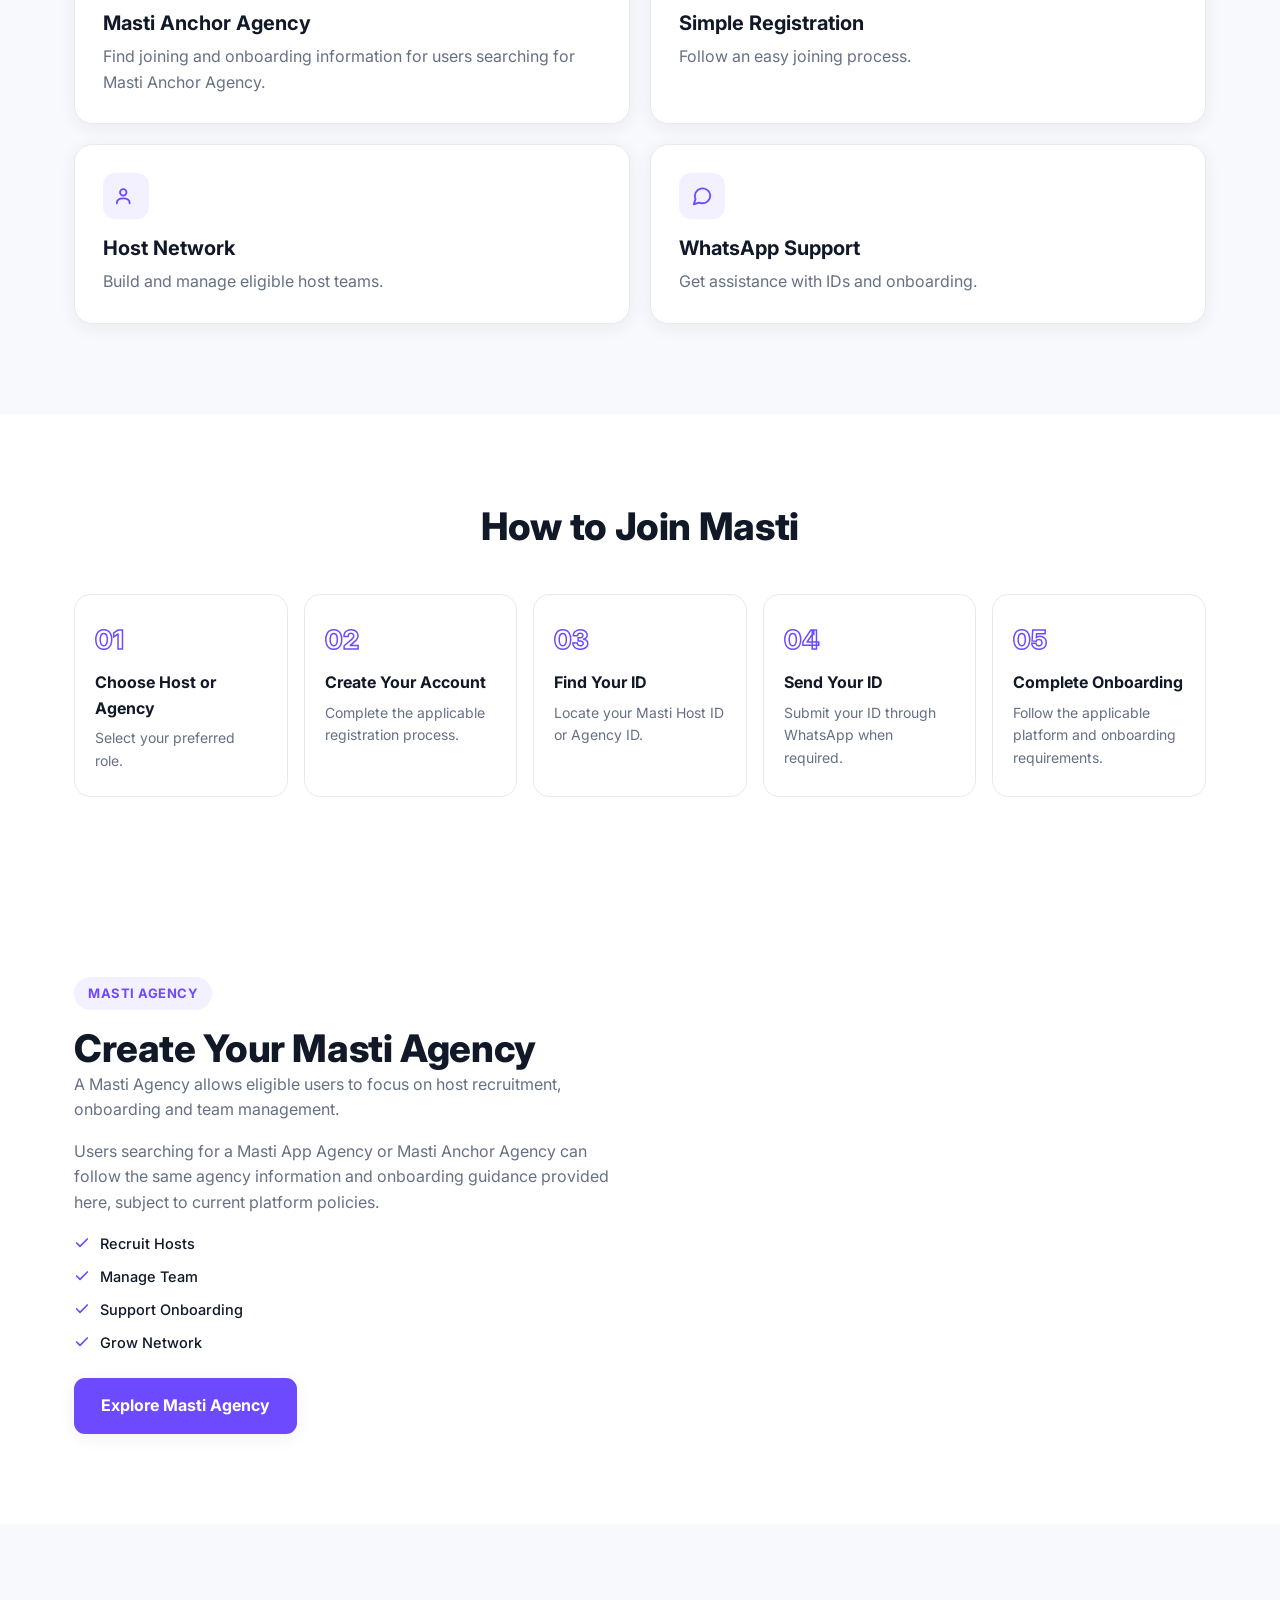
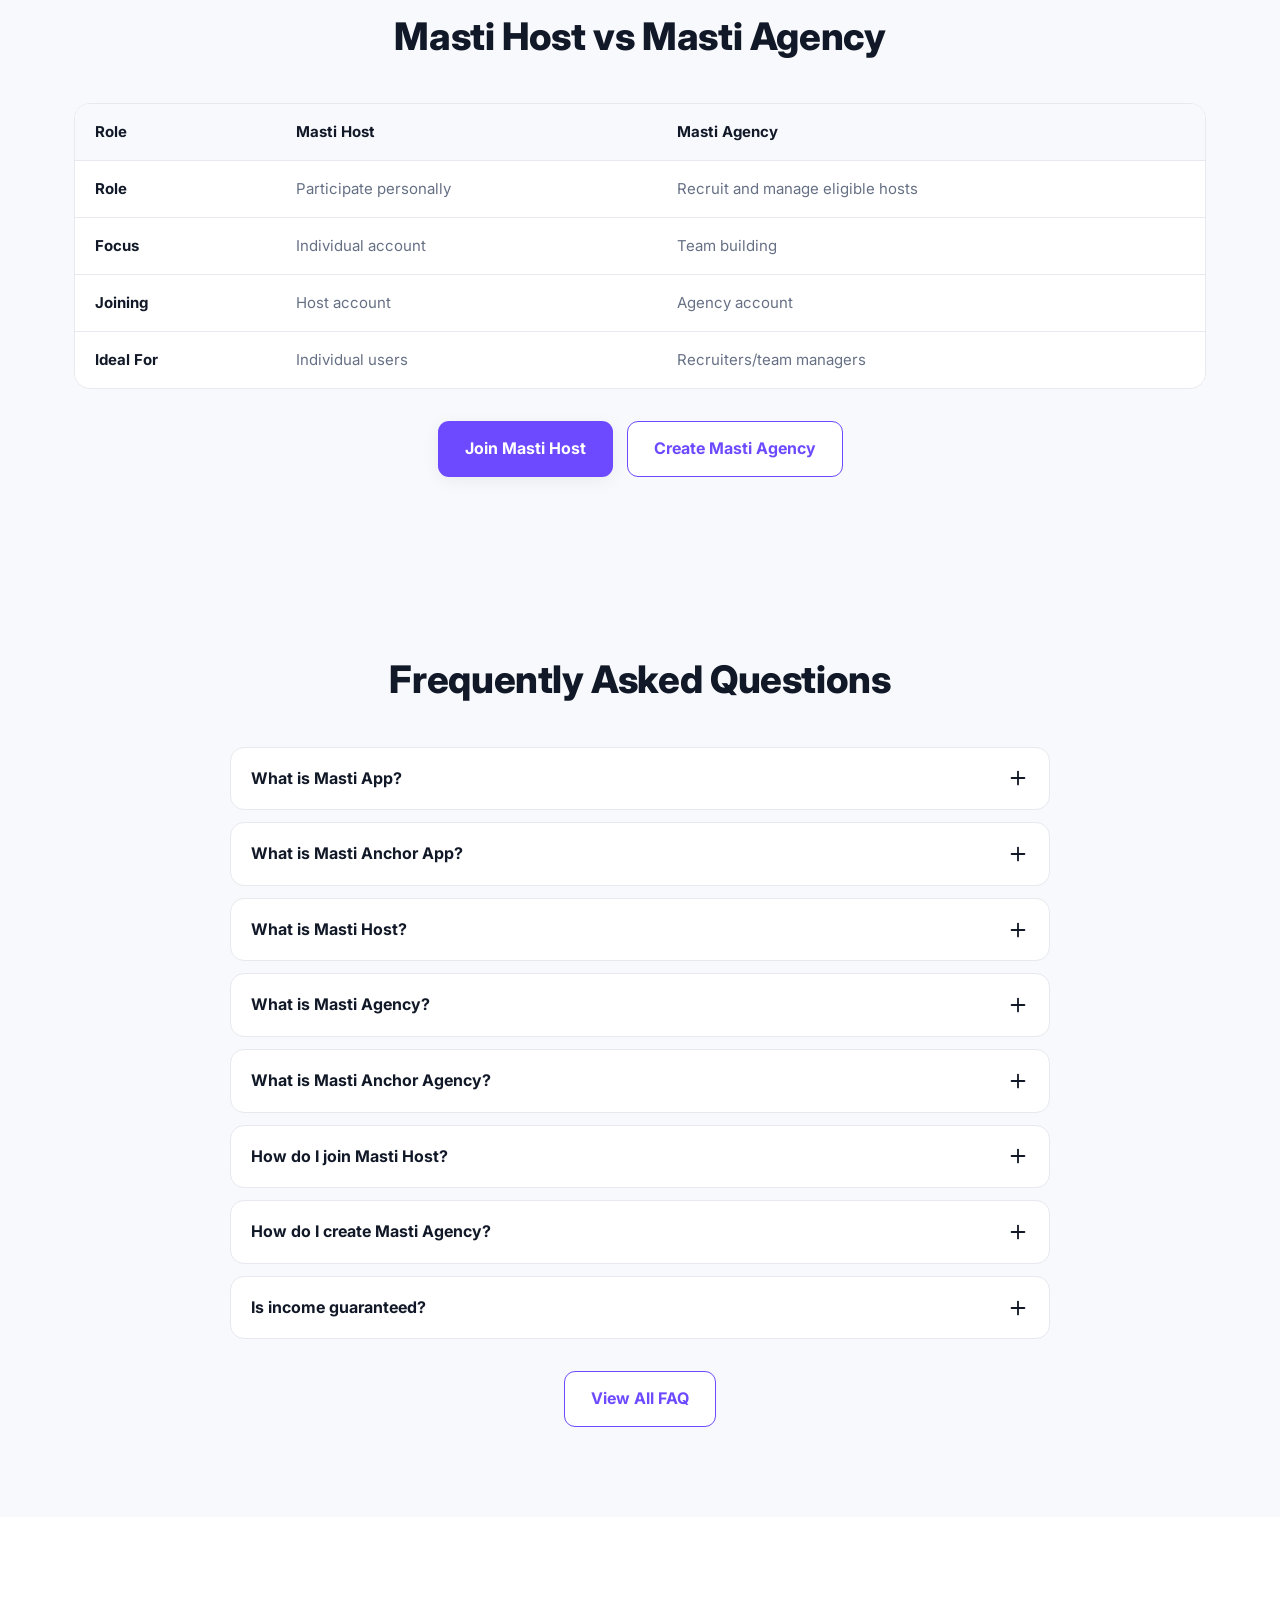
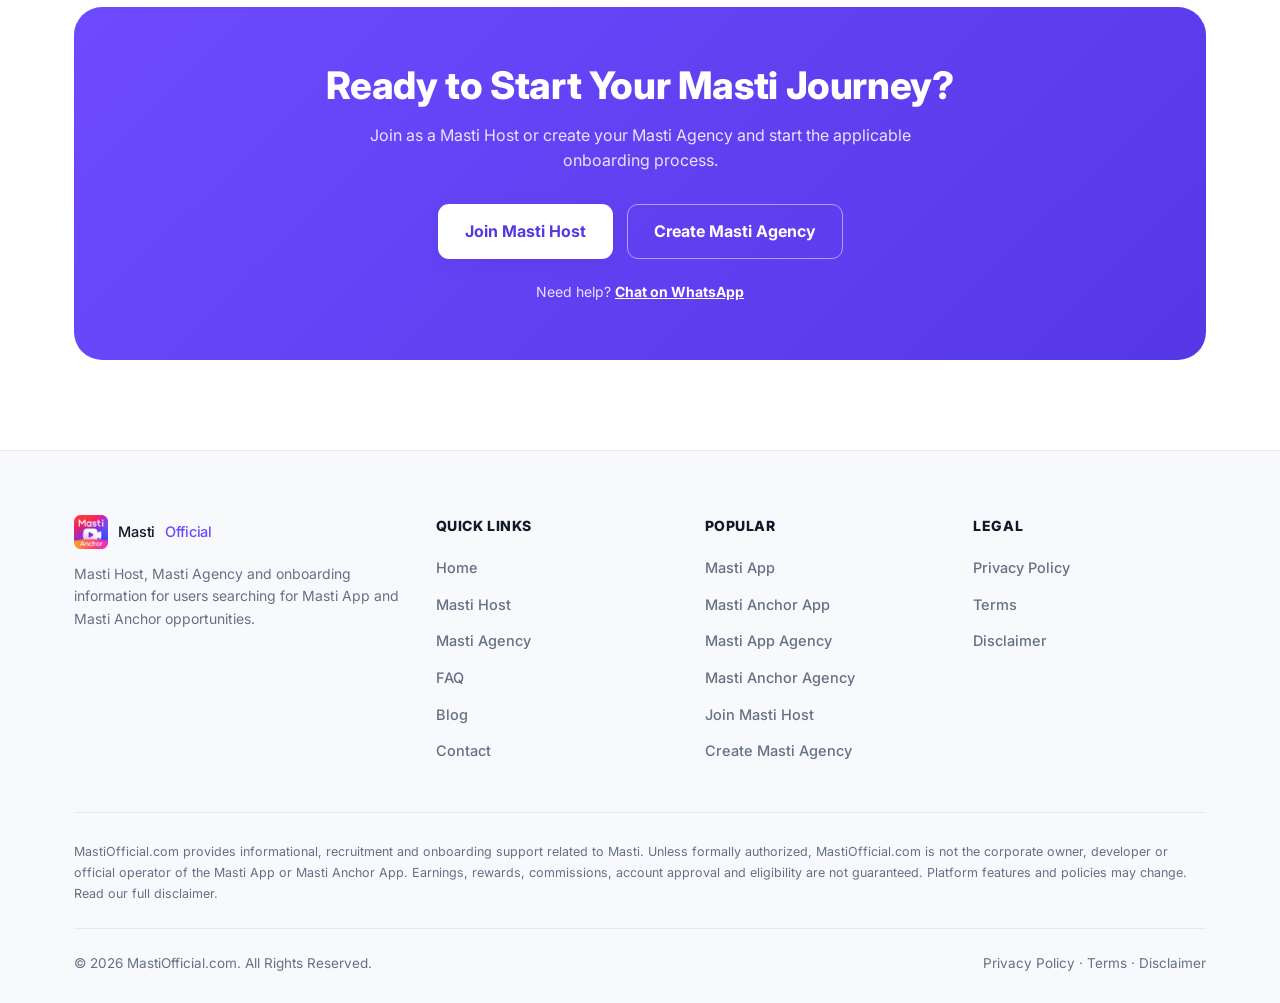
==== commit 90a2046c: "Simplify header: drop "Official" text and WhatsApp button Header logo now shows just the icon + "Mas" ====
--- a/index.html
+++ b/index.html
@@ -50,7 +50,7 @@
   <div class="container header-inner">
     <a href="/" class="logo" aria-label="MastiOfficial Home">
       <img src="/assets/images/logo.jpg" alt="MastiOfficial logo" width="34" height="34">
-      <span class="logo-dark">Masti</span><span class="logo-accent">Official</span>
+      <span class="logo-dark">Masti</span>
     </a>
     <nav class="main-nav" aria-label="Primary">
       <ul>
@@ -63,10 +63,6 @@
       </ul>
     </nav>
     <div class="header-right">
-      <a href="#" data-action="whatsapp" class="btn btn-whatsapp">
-        <svg viewBox="0 0 24 24" fill="currentColor" width="18" height="18" aria-hidden="true"><path d="M12.04 2C6.58 2 2.13 6.45 2.13 11.91c0 1.75.46 3.45 1.32 4.95L2 22l5.25-1.38a9.9 9.9 0 0 0 4.79 1.22h.01c5.46 0 9.91-4.45 9.91-9.91C21.96 6.45 17.5 2 12.04 2zm5.8 14.11c-.24.68-1.4 1.3-1.93 1.38-.5.08-1.12.11-1.8-.11-.41-.13-.94-.3-1.62-.6-2.85-1.23-4.71-4.1-4.85-4.29-.14-.19-1.16-1.54-1.16-2.94 0-1.4.73-2.08 1-2.37.26-.28.57-.35.76-.35s.38 0 .55.01c.18.01.41-.07.64.49.24.58.81 2 .88 2.15.07.15.12.32.02.51-.09.19-.14.31-.28.48-.14.17-.29.37-.42.5-.14.14-.28.29-.12.57.16.28.71 1.17 1.53 1.9 1.05.94 1.94 1.23 2.22 1.37.28.14.44.12.6-.07.16-.19.68-.79.86-1.06.18-.28.36-.23.6-.14.24.09 1.53.72 1.79.85.26.13.43.19.5.3.07.11.07.62-.17 1.3z"/></svg>
-        WhatsApp
-      </a>
       <button class="hamburger" aria-label="Open menu" aria-expanded="false" aria-controls="mobileMenu">
         <svg class="icon-menu" viewBox="0 0 24 24" fill="none" stroke="currentColor" stroke-width="2" stroke-linecap="round" aria-hidden="true"><line x1="3" y1="6" x2="21" y2="6"/><line x1="3" y1="12" x2="21" y2="12"/><line x1="3" y1="18" x2="21" y2="18"/></svg>
         <svg class="icon-close" viewBox="0 0 24 24" fill="none" stroke="currentColor" stroke-width="2" stroke-linecap="round" aria-hidden="true"><line x1="6" y1="6" x2="18" y2="18"/><line x1="18" y1="6" x2="6" y2="18"/></svg>
